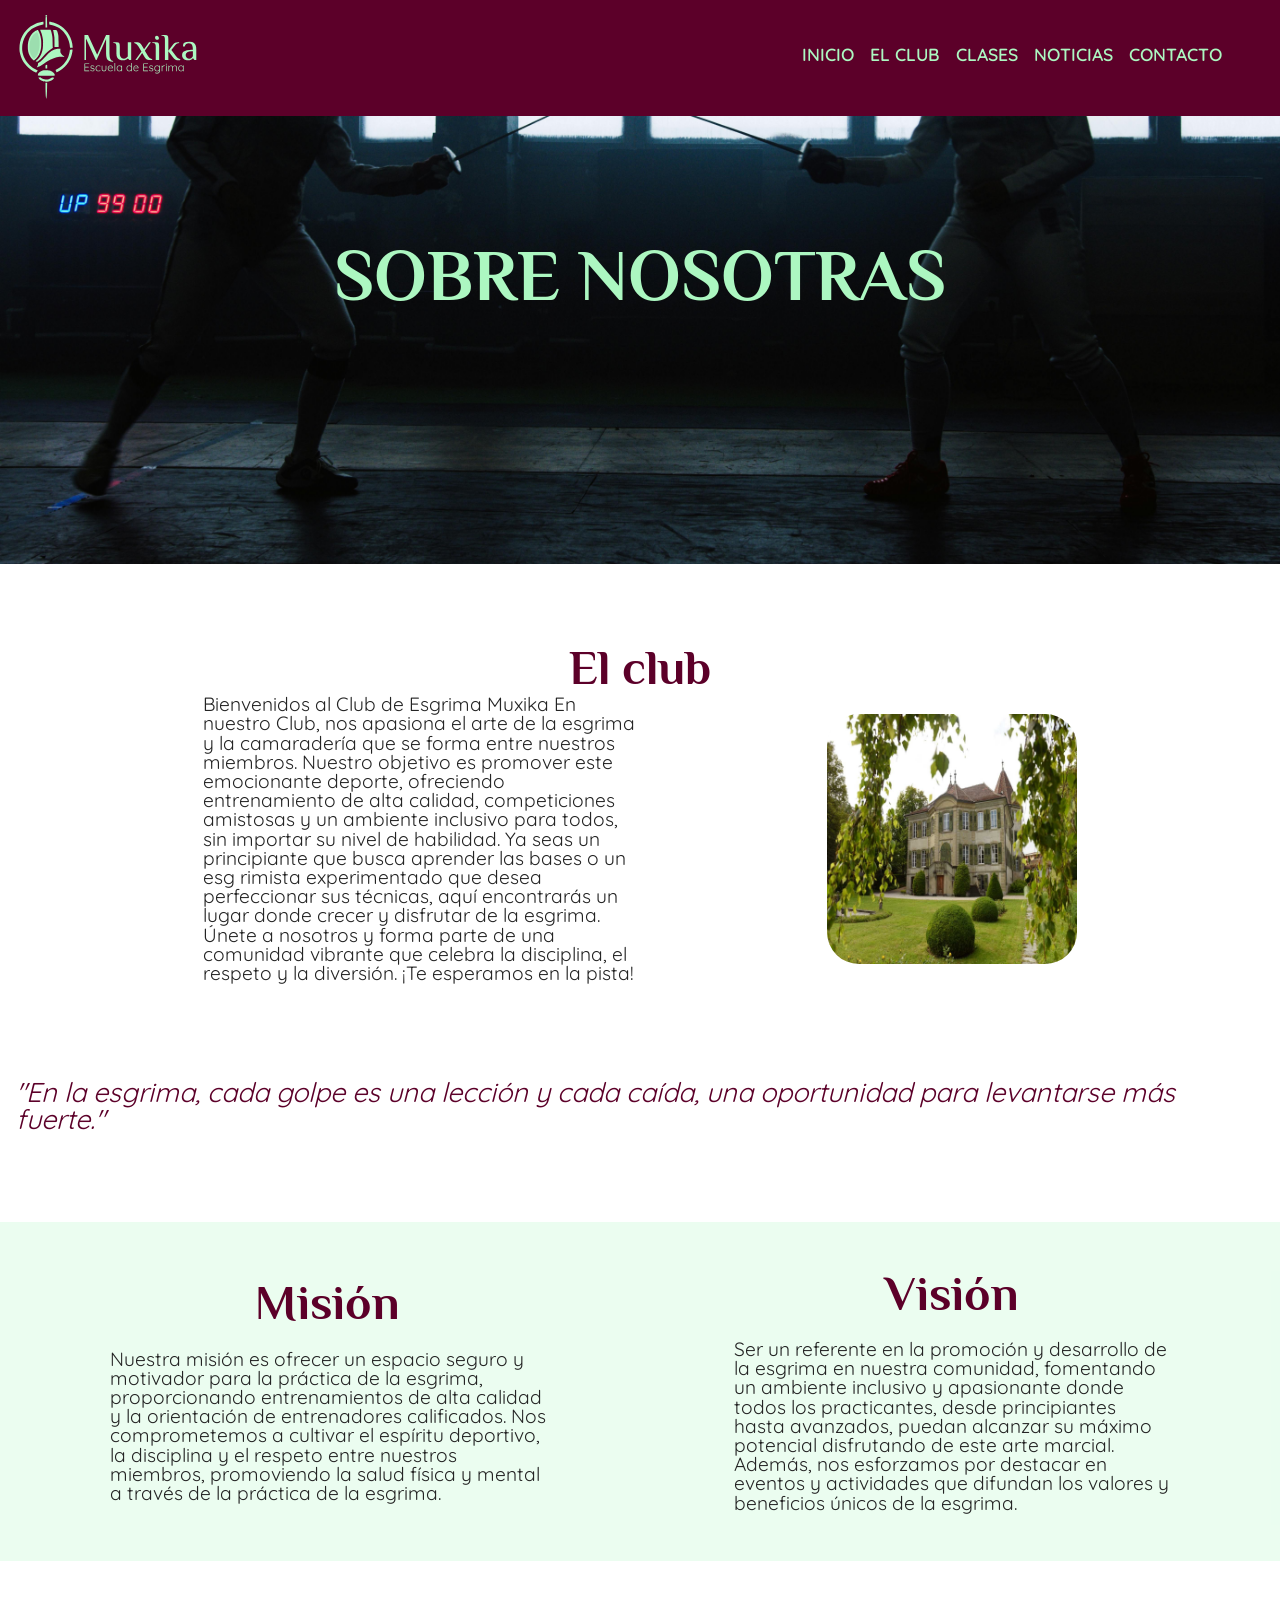
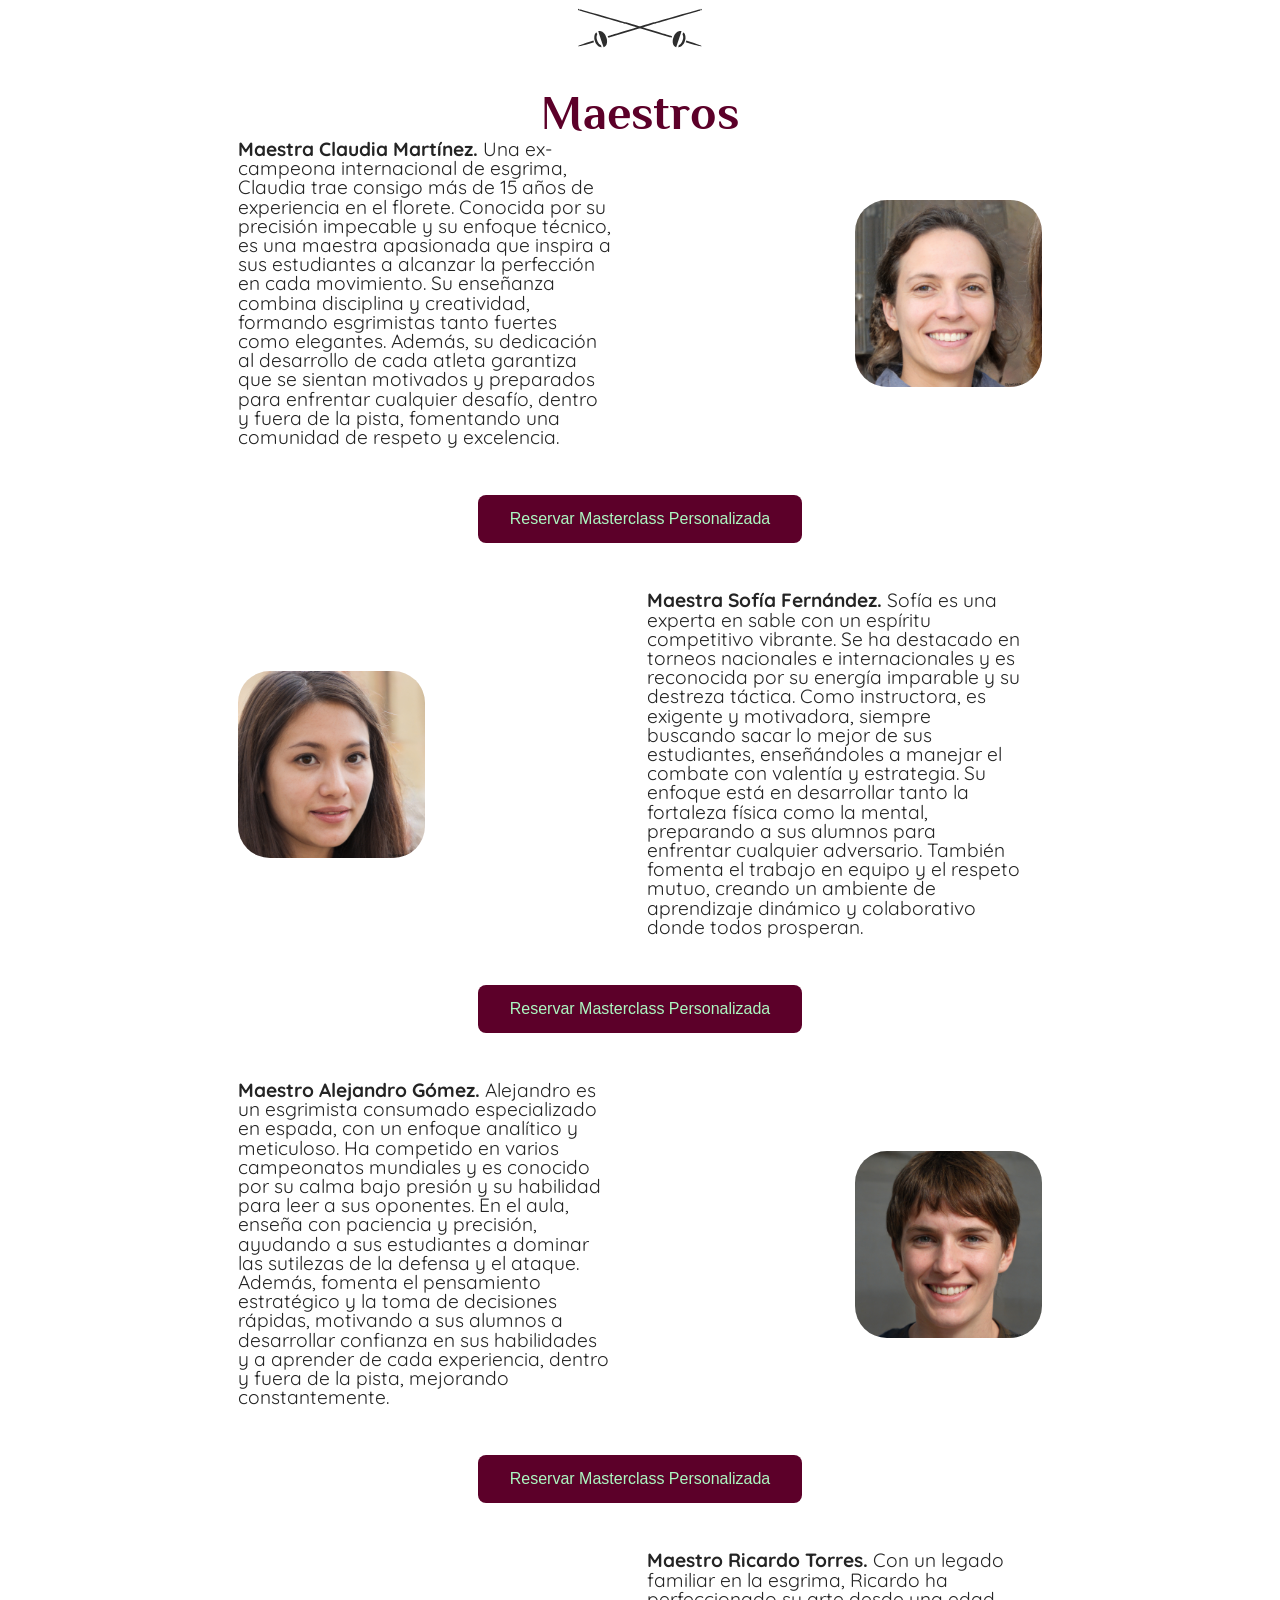
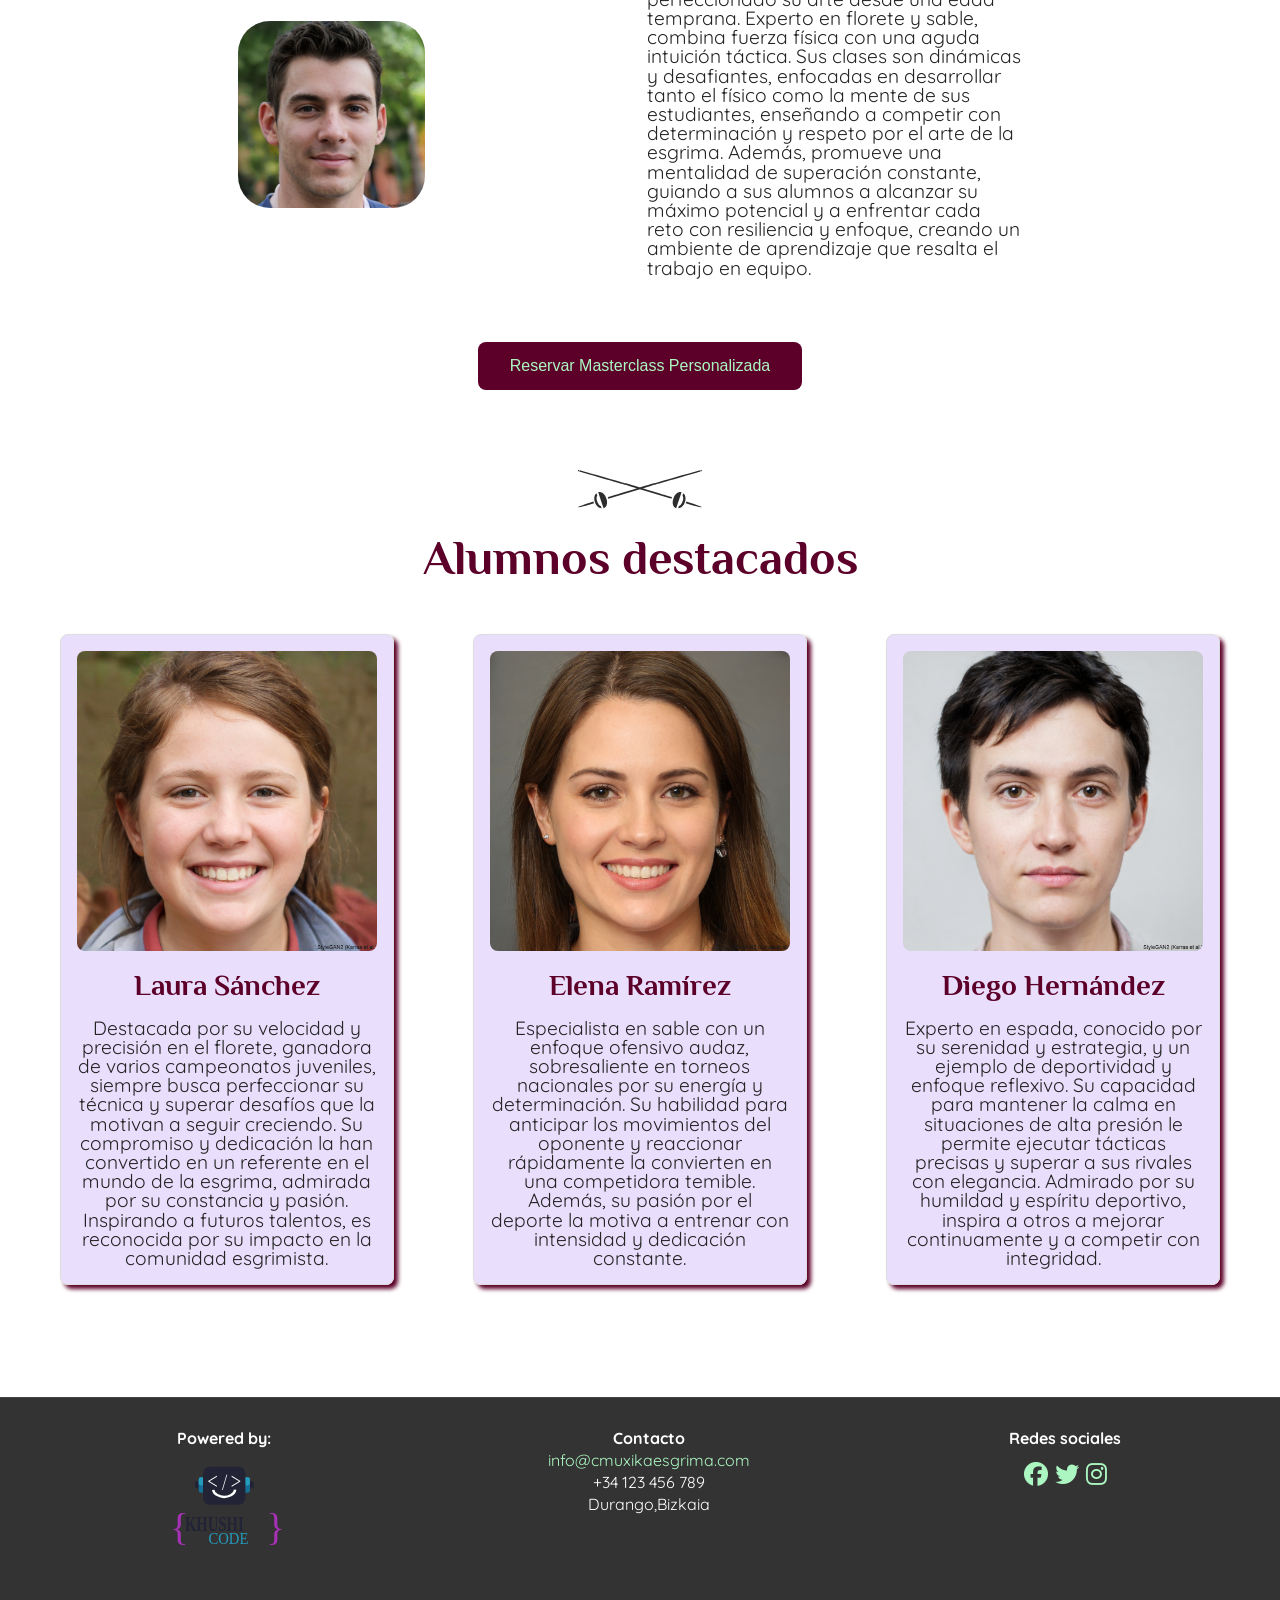
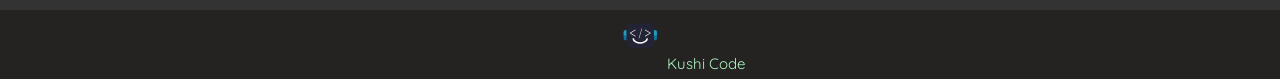
==== about.html @ c81ed9f9 "home + header" ====
<!DOCTYPE html>
<html lang="en">
  <head>
    <meta charset="UTF-8" />
    <meta name="viewport" content="width=device-width, initial-scale=1.0" />
    <title>Document</title>
    <link rel="stylesheet" href="./styles/style.css" />
    <link rel="stylesheet" href="./styles/about.css" />
    <link rel="preconnect" href="https://fonts.googleapis.com" />
    <link rel="preconnect" href="https://fonts.gstatic.com" crossorigin />
    <link
      href="https://fonts.googleapis.com/css2?family=Barlow:ital,wght@0,100;0,200;0,300;0,400;0,500;0,600;0,700;0,800;0,900;1,100;1,200;1,300;1,400;1,500;1,600;1,700;1,800;1,900&family=Chakra+Petch:ital,wght@0,300;0,400;0,500;0,600;0,700;1,300;1,400;1,500;1,600;1,700&family=Philosopher:ital,wght@0,400;0,700;1,400;1,700&family=Sixtyfour+Convergence&display=swap"
      rel="stylesheet"
    />
    <link rel="preconnect" href="https://fonts.googleapis.com" />
    <link rel="preconnect" href="https://fonts.gstatic.com" crossorigin />
    <link
      href="https://fonts.googleapis.com/css2?family=Barlow:ital,wght@0,100;0,200;0,300;0,400;0,500;0,600;0,700;0,800;0,900;1,100;1,200;1,300;1,400;1,500;1,600;1,700;1,800;1,900&family=Chakra+Petch:ital,wght@0,300;0,400;0,500;0,600;0,700;1,300;1,400;1,500;1,600;1,700&family=Philosopher:ital,wght@0,400;0,700;1,400;1,700&family=Quicksand:wght@300..700&family=Sixtyfour+Convergence&display=swap"
      rel="stylesheet"
    />
    <link rel="stylesheet" href="https://cdnjs.cloudflare.com/ajax/libs/font-awesome/6.6.0/css/all.min.css" />
  </head>
  <body>
    <!--HEADER-->
    
    <header>
      <nav class="navigator">
          <img src="img/muxika-esgrima-completo.svg" alt="">

      <ul class="nav1">
          <li><a href="index.html">Inicio</a></li>
          <li><a href="about.html">El Club</a></li>
          <li><a href="clases.html">Clases</a></li>
          <li><a href="noticias.html">Noticias</a></li>
          <li><a href="contact.html">Contacto</a></li>
      </ul>
      </nav>
  </header>

    <main class="heroimg">
      <section class="contenedor-about">
        <!---modo REJILLA:--->

        <div class="titulo-about">
          <h1>SOBRE NOSOTRAS</h1>
        </div>
      </section>
    </main>

    <article class="contenedor-about-2">
      <section class="bienvenidos">
        <h3 class="h3-about">El club</h3>
        <div class="contenedor-p-img">
          <p class="cont-texto">
            Bienvenidos al Club de Esgrima Muxika En nuestro Club, nos apasiona
            el arte de la esgrima y la camaradería que se forma entre nuestros
            miembros. Nuestro objetivo es promover este emocionante deporte,
            ofreciendo entrenamiento de alta calidad, competiciones amistosas y
            un ambiente inclusivo para todos, sin importar su nivel de
            habilidad. Ya seas un principiante que busca aprender las bases o un
            esg rimista experimentado que desea perfeccionar sus técnicas, aquí
            encontrarás un lugar donde crecer y disfrutar de la esgrima. Únete a
            nosotros y forma parte de una comunidad vibrante que celebra la
            disciplina, el respeto y la diversión. ¡Te esperamos en la pista!
          </p>
          <img
            src="/img/about/CAS+Arbitrator.jpg"
            alt="centro de esgrima"
            class="cont-img"
          />
        </div>
        <div class="cont-q">
          <q class="quote"
            ><em
              >"En la esgrima, cada golpe es una lección y cada caída, una
              oportunidad para levantarse más fuerte."</em
            ></q
          >
        </div>
      </section>

      <section class="mision-vision">
        <div class="mision">
          <h3 class="h3-about">Misión</h3><br>
          <p>
            Nuestra misión es ofrecer un espacio seguro y motivador para la
            práctica de la esgrima, proporcionando entrenamientos de alta
            calidad y la orientación de entrenadores calificados. Nos
            comprometemos a cultivar el espíritu deportivo, la disciplina y el
            respeto entre nuestros miembros, promoviendo la salud física y
            mental a través de la práctica de la esgrima.
          </p>
        </div>

        <div class="vision">
          <h3 class="h3-about">Visión</h3><br>
          <p>
            Ser un referente en la promoción y desarrollo de la esgrima en
            nuestra comunidad, fomentando un ambiente inclusivo y apasionante
            donde todos los practicantes, desde principiantes hasta avanzados,
            puedan alcanzar su máximo potencial disfrutando de este arte
            marcial. Además, nos esforzamos por destacar en eventos y
            actividades que difundan los valores y beneficios únicos de la
            esgrima.
          </p>
        </div>
      </section>
      <section class="separador">
        <h3 class="h3-about">Maestros</h3>
        <div class="maestro">
          <div class="contenido">
            <p>
              <strong>Maestra Claudia Martínez.</strong> Una ex-campeona
              internacional de esgrima, Claudia trae consigo más de 15 años de
              experiencia en el florete. Conocida por su precisión impecable y
              su enfoque técnico, es una maestra apasionada que inspira a sus
              estudiantes a alcanzar la perfección en cada movimiento. Su
              enseñanza combina disciplina y creatividad, formando esgrimistas
              tanto fuertes como elegantes. Además, su dedicación al desarrollo
              de cada atleta garantiza que se sientan motivados y preparados
              para enfrentar cualquier desafío, dentro y fuera de la pista,
              fomentando una comunidad de respeto y excelencia.
            </p>
            <img
              src="/img/about/thispersondoesnotexist-2.jpeg"
              alt="Maestra Claudia"
            />
          </div>
        </div>
        <div class="cont-boton"><button class="button" onclick="location.href='contact.html'" type="button">Reservar Masterclass Personalizada</button> </div>

        <div class="maestro">
          <div class="contenido">
            <img
              src="/img/about/thispersondoesnotexist-15(1).jpeg"
              alt="Maestra Sofía"
            />
            <p>
              <strong>Maestra Sofía Fernández.</strong> Sofía es una experta en
              sable con un espíritu competitivo vibrante. Se ha destacado en
              torneos nacionales e internacionales y es reconocida por su
              energía imparable y su destreza táctica. Como instructora, es
              exigente y motivadora, siempre buscando sacar lo mejor de sus
              estudiantes, enseñándoles a manejar el combate con valentía y
              estrategia. Su enfoque está en desarrollar tanto la fortaleza
              física como la mental, preparando a sus alumnos para enfrentar
              cualquier adversario. También fomenta el trabajo en equipo y el
              respeto mutuo, creando un ambiente de aprendizaje dinámico y
              colaborativo donde todos prosperan.
            </p>
          </div>
        </div>
        <div class="cont-boton"><button class="button" onclick="location.href='contact.html'" type="button">Reservar Masterclass Personalizada</button> </div>
        <div class="maestro">
          <div class="contenido">
            <p>
              <strong>Maestro Alejandro Gómez.</strong> Alejandro es un
              esgrimista consumado especializado en espada, con un enfoque
              analítico y meticuloso. Ha competido en varios campeonatos
              mundiales y es conocido por su calma bajo presión y su habilidad
              para leer a sus oponentes. En el aula, enseña con paciencia y
              precisión, ayudando a sus estudiantes a dominar las sutilezas de
              la defensa y el ataque. Además, fomenta el pensamiento estratégico
              y la toma de decisiones rápidas, motivando a sus alumnos a
              desarrollar confianza en sus habilidades y a aprender de cada
              experiencia, dentro y fuera de la pista, mejorando constantemente.
            </p>
            <img
              src="/img/about/thispersondoesnotexist-15.jpeg"
              alt="Maestro Alejandro"
            />
          </div>
        </div>
        <div class="cont-boton"><button class="button" onclick="location.href='contact.html'" type="button">Reservar Masterclass Personalizada</button> </div>
        <div class="maestro">
          <div class="contenido">
            <img
              src="/img/about/thispersondoesnotexist-8.jpeg"
              alt="Maestro Ricardo"
            />
            <p>
              <strong>Maestro Ricardo Torres.</strong> Con un legado familiar en
              la esgrima, Ricardo ha perfeccionado su arte desde una edad
              temprana. Experto en florete y sable, combina fuerza física con
              una aguda intuición táctica. Sus clases son dinámicas y
              desafiantes, enfocadas en desarrollar tanto el físico como la
              mente de sus estudiantes, enseñando a competir con determinación y
              respeto por el arte de la esgrima. Además, promueve una mentalidad
              de superación constante, guiando a sus alumnos a alcanzar su
              máximo potencial y a enfrentar cada reto con resiliencia y
              enfoque, creando un ambiente de aprendizaje que resalta el trabajo
              en equipo.
            </p>
          </div>
        </div>
      </section>
      <div class="cont-boton-ult"><button class="button" onclick="location.href='contact.html'" type="button">Reservar Masterclass Personalizada</button> </div>
      <h3 class="h3-about separador">Alumnos destacados</h3>
      <section class="cards-container">
        <div class="card">
          <img
            src="/img/about/thispersondoesnotexist-9.jpeg"
            alt="Alumna Laura"
          />
          <h3>Laura Sánchez</h3>
          <br />
          <p>
            Destacada por su velocidad y precisión en el florete, ganadora de
            varios campeonatos juveniles, siempre busca perfeccionar su técnica
            y superar desafíos que la motivan a seguir creciendo. Su compromiso
            y dedicación la han convertido en un referente en el mundo de la
            esgrima, admirada por su constancia y pasión. Inspirando a futuros
            talentos, es reconocida por su impacto en la comunidad esgrimista.
          </p>
        </div>
        <div class="card">
          <img
            src="/img/about/thispersondoesnotexist-7.jpeg"
            alt="Alumna Elena"
          />
          <h3>Elena Ramírez</h3>
          <br />
          <p>
            Especialista en sable con un enfoque ofensivo audaz, sobresaliente
            en torneos nacionales por su energía y determinación. Su habilidad
            para anticipar los movimientos del oponente y reaccionar rápidamente
            la convierten en una competidora temible. Además, su pasión por el
            deporte la motiva a entrenar con intensidad y dedicación constante.
          </p>
        </div>
        <div class="card">
          <img
            src="./img/about/thispersondoesnotexist-5.jpeg"
            alt="Alumno Diego"
          />
          <h3>Diego Hernández</h3>
          <br />
          <p>
            Experto en espada, conocido por su serenidad y estrategia, y un
            ejemplo de deportividad y enfoque reflexivo. Su capacidad para
            mantener la calma en situaciones de alta presión le permite ejecutar
            tácticas precisas y superar a sus rivales con elegancia. Admirado
            por su humildad y espíritu deportivo, inspira a otros a mejorar
            continuamente y a competir con integridad.
          </p>
        </div>
      </section>
    </article>

    <!--FOOTER-->
    <footer>

         <div class="footer-content">
              <div class="footer-section">
                  <h5>Powered by:</h5>
      
                          <a href=""><img src="img/khushi-code-vectorizado.svg" alt="" width="130px"></a>
              </div>
      
              <div class="footer-section">
                  <h5>Contacto</h5>
                      <ul>
                          <li><a href="">info@cmuxikaesgrima.com</a></li>
                          <li>+34 123 456 789</li>
                          <li>Durango,Bizkaia</li>
                      </ul>
              </div>
      
              <div class="footer-section">
                   <h5>Redes sociales</h5>
                       <br>
                          <div class="redessociales"> 
                               <a href="https://www.facebook.com/" target="_blank"><i class="fa-brands fa-facebook"></i></a>
                               <a href="https://www.twitter.com/" target="_blank"> <i class="fa-brands fa-twitter"></i></a>
                               <a href="https://www.instagram.com/" target="_blank"> <i class="fa-brands fa-instagram"></i></a>
                          </div>
              </div>
          </div>
      </footer>
      <!--FIN footer  section-->
      
      <!--zona de copyright------->
      
      <div class="footer-bottom">
         <a href=""><img src="img/khushi-code-imagotipo.svg" alt="logo kushi code" width="45px"></a>
            <p>Copyright 2024 by <a href="">Kushi Code</a></p>
      </div>
  </body>
</html>
---- styles/style.css ----
/* http://meyerweb.com/eric/tools/css/reset/ 
   v2.0 | 20110126
   License: none (public domain)
   -----------RESET-------
*/

html,
body,
div,
span,
applet,
object,
iframe,
h2,
h3,
h4,
h5,
h6,
p,
blockquote,
pre,
a,
abbr,
acronym,
address,
big,
cite,
code,
del,
dfn,
em,
img,
ins,
kbd,
q,
s,
samp,
small,
strike,
strong,
sub,
sup,
tt,
var,
b,
u,
i,
center,
dl,
dt,
dd,
ol,
ul,
li,
fieldset,
form,
label,
legend,
table,
caption,
tbody,
tfoot,
thead,
tr,
th,
td,
article,
aside,
canvas,
details,
embed,
figure,
figcaption,
footer,
header,
hgroup,
menu,
nav,
output,
ruby,
section,
summary,
time,
mark,
audio,
video {
  margin: 0;
  padding: 0;
  border: 0;
  font-size: 100%;
  vertical-align: baseline;
}
/* HTML5 display-role reset for older browsers */
article,
aside,
details,
figcaption,
figure,
footer,
header,
hgroup,
menu,
nav,
section {
  display: block;
}
body {
  line-height: 1;
}
ol,
ul {
  list-style: none;
}
blockquote,
q {
  quotes: none;
}
blockquote:before,
blockquote:after,
q:before,
q:after {
  content: "";
  content: none;
}
table {
  border-collapse: collapse;
  border-spacing: 0;
}

/* ------ESTILO ESPECÍFICO -----------------*/

/* ---- COLORES ---- */
/* CSS HEX */
:root {
  --bittersweet: #ff595eff;
  --tyrian-purple: #5c0029ff;
  --violet-jtc: #61304bff;
  --azul-claro: #94bfbeff;
  --celadon: #acf7c1ff;
}

/* --cambiar fuente:*/
h1 {
  color: var(--celadon);
  font-family: "Philosopher", "Gill Sans MT", Calibri, "Trebuchet MS",
    sans-serif;
  font-size: 2.3rem;
  font-weight: bold;
  line-height: 0.3rem;
}

h2 {
  color: var(--celadon);
  font-family: "Philosopher", "Gill Sans MT", Calibri, "Trebuchet MS",
    sans-serif;
  padding-top: 1rem;
  font-size: 2rem;
  font-weight: bold;
}

h3 {
  color: var(--celadon);
  font-family: "Philosopher", "Gill Sans MT", Calibri, "Trebuchet MS",
    sans-serif;
  padding-top: 1rem;
  font-size: 1.1rem;
  font-weight: bold;
}

h4 {
  color: var(--celadon);
  font-family: "Philosopher", "Gill Sans MT", Calibri, "Trebuchet MS",
    sans-serif;
  padding-top: 1rem;
  font-size: 1.3rem;
}

a {
  color: var(--celadon);
  text-decoration: none;
}

a:hover {
  color: var(--azul-claro);
}


.button {
	background-color: var(--tyrian-purple); /* Green */
	border: none;
	border-radius: 0.5rem;
	color: var(--celadon);
	padding: 15px 32px;
	text-align: center;
	text-decoration: none;
	display: inline-block;
	font-size: 16px;
	font-weight:500;
	cursor: pointer;
	transition-duration: 0.1s;
  }

  .button:hover{
	background-color: var(--celadon);
	color: var(--tyrian-purple);
  }

  body {
  /*background-color: black;*/
  font-family: "Quicksand", "Gill Sans MT", Calibri, "Trebuchet MS", sans-serif;
  color: var(--celadon);
  font-size: 1.2rem;

}

/* ---- BARRA SUPERIOR DE NAVEGACIÓN ---- */

.navigator {
  background-color: var(--tyrian-purple);
  height: 6rem;
  display: flex;
  justify-content: space-between;
  align-items: center;
  padding: 10px;
}

.navigator img{
  width: 200px;
}

.nav1 {
  display: flex;
  gap: 1rem;
  color: var(--celadon);
  font-family: "Quicksand", "Gill Sans MT", Calibri, "Trebuchet MS", sans-serif;
  font-weight:600;
  font-size: 1.1rem;
  text-transform: uppercase;
  padding-right: 3rem;
}

.nav1 a {
  color: var(--celadon);
  text-decoration: none;
  padding-bottom: 0.5rem;
}

.nav1 a::after {
  display:block;
  content: '';
  border-bottom: solid 3px var(--azul-claro);  
  transform: scaleX(0);  
  margin-top: 3px;
  transition: transform 250ms ease-in-out;
}

.nav1 a:hover::after {
  transform: scaleX(1);
  transform-origin:  0% 50%;
}

/* ------------------------------------ */



main {
  padding-left: 6rem;
  padding-right: 6rem;
  padding-bottom: 8rem;
}

section{
  padding: 1rem;
  margin: 2rem 0;
}

.contenedor{ 
	/*background-color: aquamarine;*/
	display: flex;
	padding-top: 3rem;
	
	gap: 2rem;
	flex-direction:column;
	/*background-color: rgba(0, 0, 0, 0.616);
	border-radius: 2rem;*/
}

.contenido1 {
  /*background-color: rgb(236, 220, 146);*/
  padding-left: 1rem;
  padding-right: 1rem;
  padding-top: 1rem;
  padding-bottom: 1rem;
}

.contenido2 {
  /*background-color: rgb(255, 154, 221);*/
  padding-left: 1rem;
  padding-right: 1rem;
  padding-top: 4rem;
  padding-bottom: 1rem;
}

.contenido3 {
  /*background-color: rgb(245, 149, 132);*/

  padding-left: 1rem;
  padding-right: 1rem;
  padding-top: 6rem;
  padding-bottom: 1rem;
 
}


/*FOOTER*/

footer {
  background-color: #333;
  color:  #fff;
  
  font-size: 16px;
}

.footer-content{
   display: flex;
   justify-content: space-around;
   padding: 2rem;
   border-top: 1px solid#444;
}

.footer-section{
     text-align: center;
}

.footer-section h3{
    margin-bottom: 10px;
    font-size: 16px;
    color: #f0f0f0;
}

.footer-section ul{
   list-style: none;
   padding: 0;
}

.footer-section ul li{
     margin: 6px;
}

.footer { 
  position: absolute; 
  bottom: 0; 
  left: 0; 
}

.footer-bottom{
   text-align: center;
   padding: 0.5rem;
    background-color: #252222;
   color: white;
   font-size: 15px;
  
}

.redessociales{
  font-size: 1.5rem;
}



@media screen and (max-width: 800px) {
  .nav1 {
    display: flex;
    flex-direction: column;
    padding-right: 2rem;
    color: var(--celadon);
    padding-left: 3rem;
    line-height: 0.5;
    padding-top: 0rem;
	text-align: center;
	font-size: larger;
	
  }

  header {
    height: 21rem;
    display: flex;
    flex-direction: column;
    justify-content: space-around;
    padding-bottom: 2rem;
  }

  .contenedor {
    display: flex;
    flex-direction: column;
    gap: 0rem;
  
  
  }

  .identidad {
    display: flex;
    gap: 0rem;
  }

  .footer-content{
    display: flex;
    justify-content: space-between;
    font-size: 0.8rem;
    border-top: 1px solid#444;
 }
 footer{
  padding: 0;
 }
}
---- styles/about.css ----
/*ABOUT*/

.heroimg {
  background: url(../img/about/hero-about.jpeg) bottom/cover;
  height: 20rem;
  display: flex;
  justify-content: center;
  align-items: center;
}

.titulo-about {
  margin: 0 auto;
}

.titulo-about > h1 {
  font-size: 4.5rem;

}
p{
  color: rgb(36, 36, 36);
}

h2, h3 {
  color:var(--tyrian-purple);
}
.contenedor-about-2 {
  background-color: white;
  min-height: 50rem;
  color: var(--bittersweet);
}

.h3-about {
  padding-top: 2rem;
  color: var(--tyrian-purple);
  font-size: 3rem;
  text-align: center;
  margin-bottom: 0.2rem;
}

.contenedor-p-img {
  width: 100%;
  display: flex;
  align-items: center;
  margin-bottom: 8rem;  
  justify-content: space-evenly;
}

.cont-texto {
  width: 35%;
}

.cont-img {
  width: 20%;
  height: auto;
  border-radius: 2rem;
}

.cont-q {
  display: flex;
  justify-content: center;
  margin-top: -4rem;
  padding: 2rem 0 2rem 0;
}

.quote {
  color: var(--tyrian-purple);
  font-size: 1.7rem;
}

.mision-vision {
  display: flex;
  align-items: center;
  justify-content: space-around;
  margin-top: 2.5rem;
  margin-bottom: 5rem;
  padding-bottom: 3rem;
  background-color: #acf7c13f;
}

.mision {
  width: 35%;
}
.mision > h3 {
  align-items: center;
}
.vision {
  width: 35%;
}
.vision > h3 {
  align-items: center;
}

/*maestros*/


.contenido {
  width: 100%;
  display: flex;
  justify-content: space-evenly;
  align-items: center; 
  margin-bottom: 3rem;
}

.contenido p {
  width: 30%; 
  margin: 0;
  margin-right: 20px; 
}

.contenido img {
  width: 15%; 
  height: auto;
  border-radius: 2rem;
  object-fit: cover; 
}
/*alumnos*/

.cards-container {
  display: flex;
  flex-direction: row;
  justify-content: space-around;
  flex-wrap: wrap;
  padding: 20px;
  padding-bottom: 5rem;
}
.card {
  border: 1px solid #ddd;
  border-radius: 0.5rem;
  width: 18.75rem;
  padding: 1rem;
  box-shadow: 0.25rem 0.25rem 0.25rem var(--tyrian-purple);
  text-align: center;
  background-color: rgba(205, 180, 247, 0.438);
}
.card img {
  border-radius: 0.5rem;
  width: 100%;
  height: auto;
  box-shadow:var(--tyrian-purple);
}
.card h3 {
  margin-top: 0.6px;
  font-size: 1.5em;
  color: var(--tyrian-purple);
}
.card p {
  font-size: 1em;
  text-align: center;
  color: rgb(36, 36, 36);
}
.h3-about{
  text-justify: center;
}

/*boton*/
.cont-boton{
  display: flex;
  justify-content: center;
  margin-bottom: 3rem;
}

.cont-boton-ult{
  display: flex;
  justify-content: center;
  margin-top: -2rem;
  margin-bottom: 7rem;
}

  .button:hover{
	background-color: var(--celadon);
	color: var(--tyrian-purple);

  }
/*SEPARADOR*/

.separador {
  margin-top: ;
  position: relative;
}

.separador::before {
  content: "";
  display: block;
  position: absolute;
  top: -5.5rem;
  left: 50%; 
  transform: translateX(-50%); 
  width: 150px; 
  height: 100px; 

  background-image: url("../img/espadas-separador.svg");
  background-size: 150px 150px; 
  background-repeat: no-repeat;

  filter: invert(1) sepia(1) saturate(0) hue-rotate(0deg);
}


/*hover*/

.cont-img:hover {
  transition: 500ms;
  -webkit-filter: grayscale(50%); 
  filter: grayscale(50%);
  box-shadow: 3px 3px 3px var(--violet-jtc);
}

.contenido img:hover{
  transition: 500ms;
  -webkit-filter: grayscale(50%); 
  filter: grayscale(50%);
  box-shadow: 3px 3px 3px var(--violet-jtc);
}

.card:hover{
  box-shadow: 10px 10px 10px var(--violet-jtc);
}
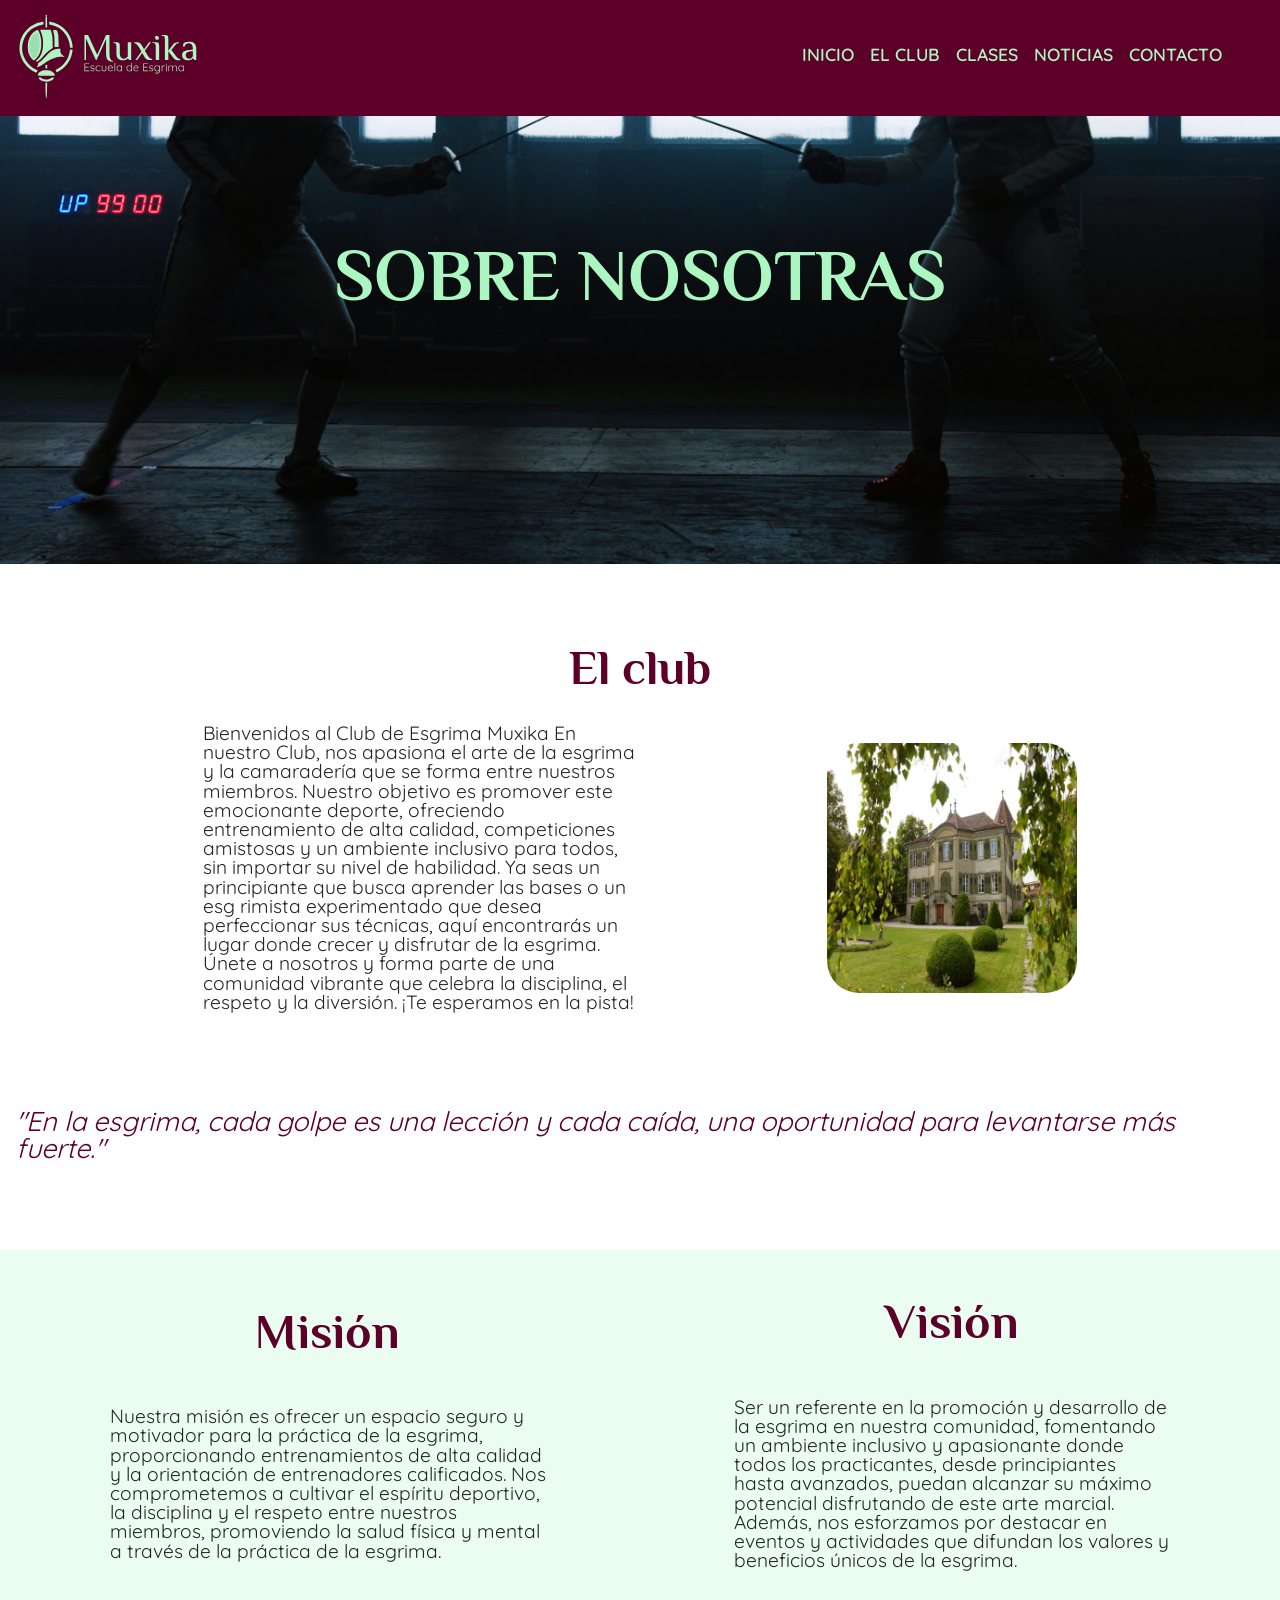
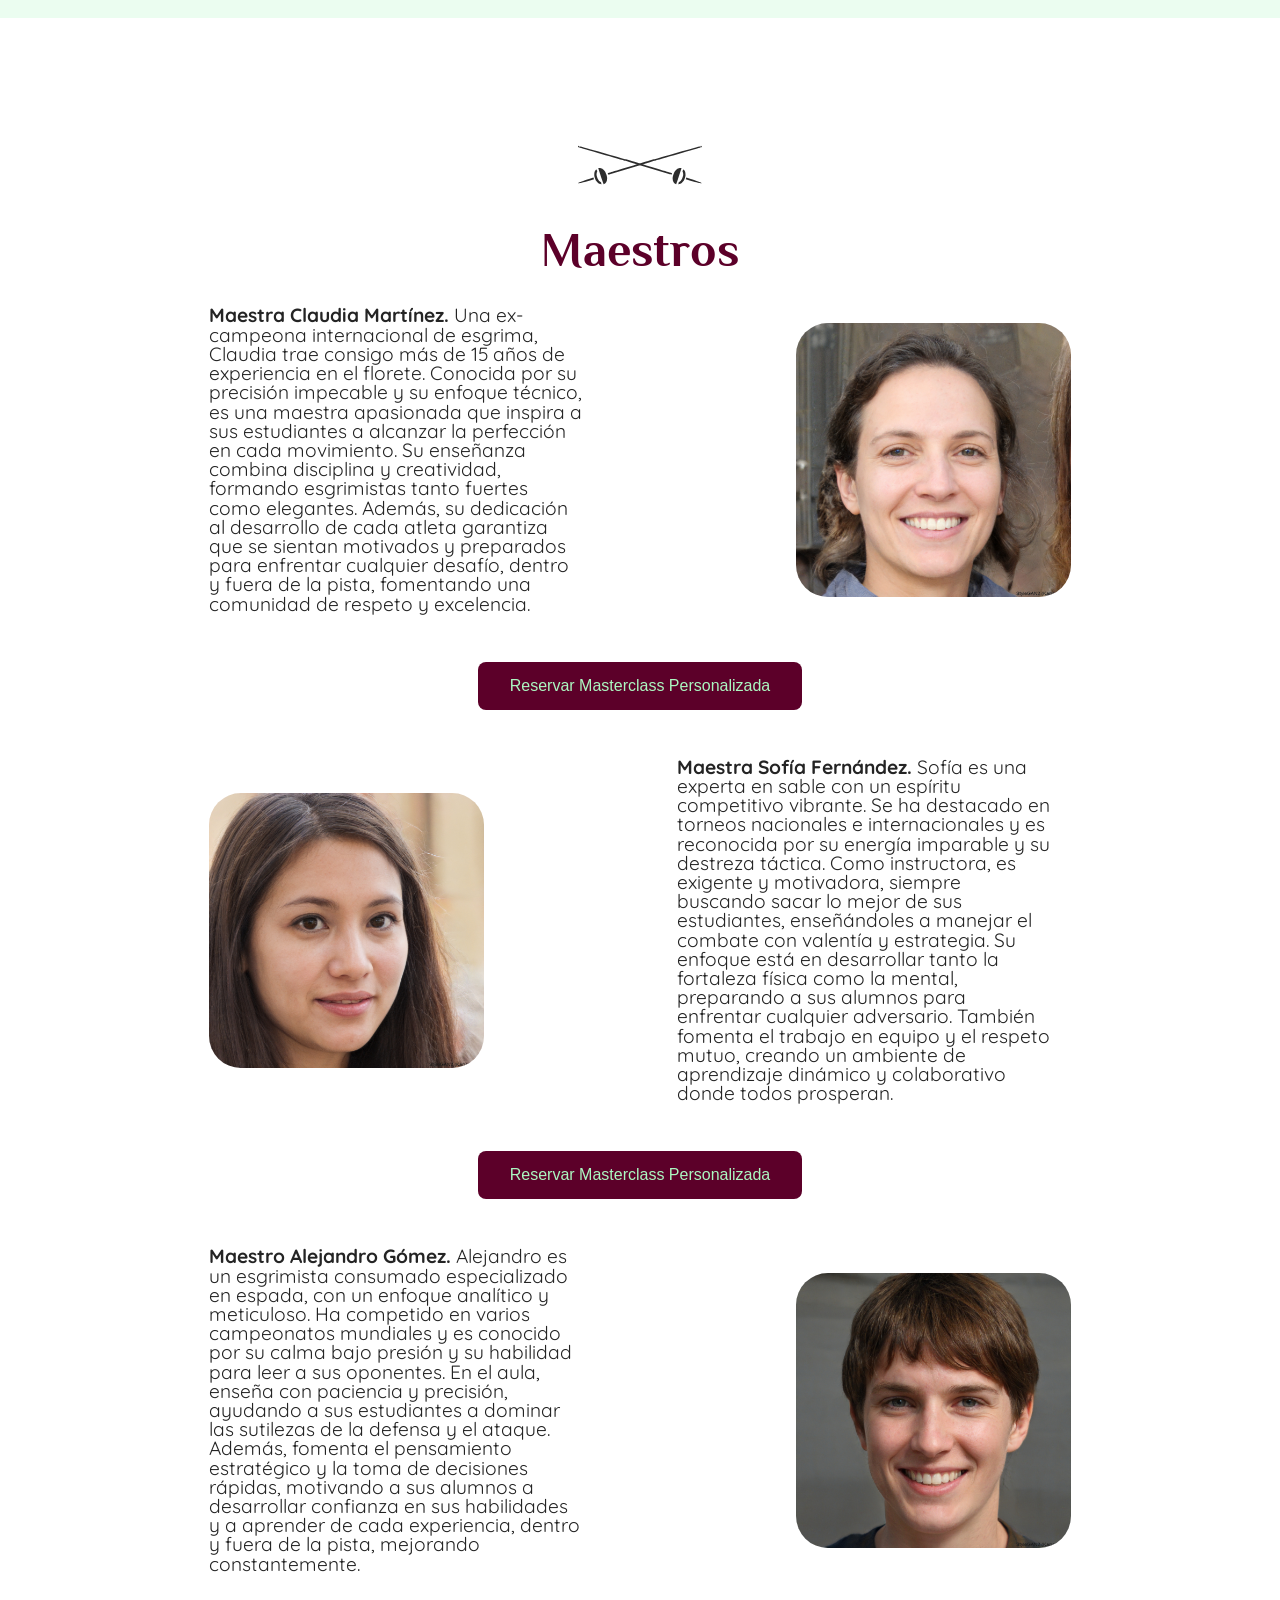
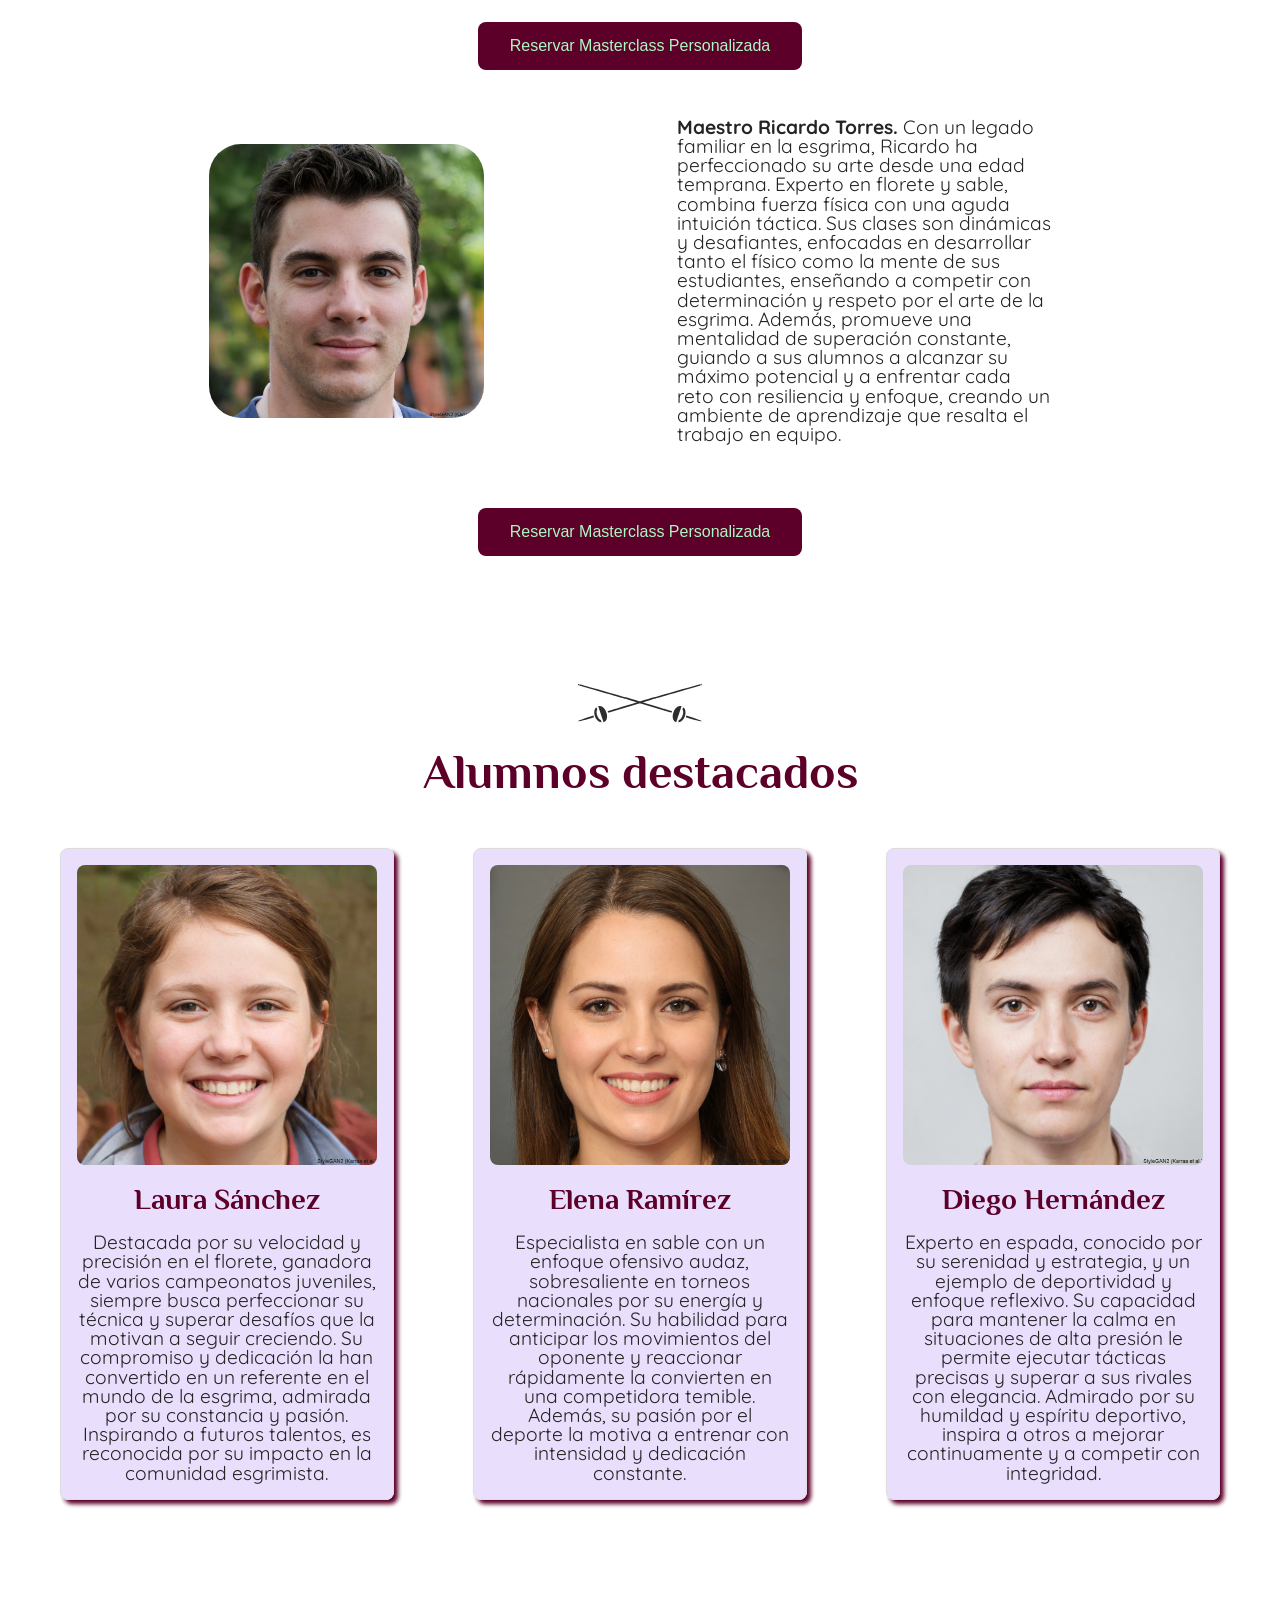
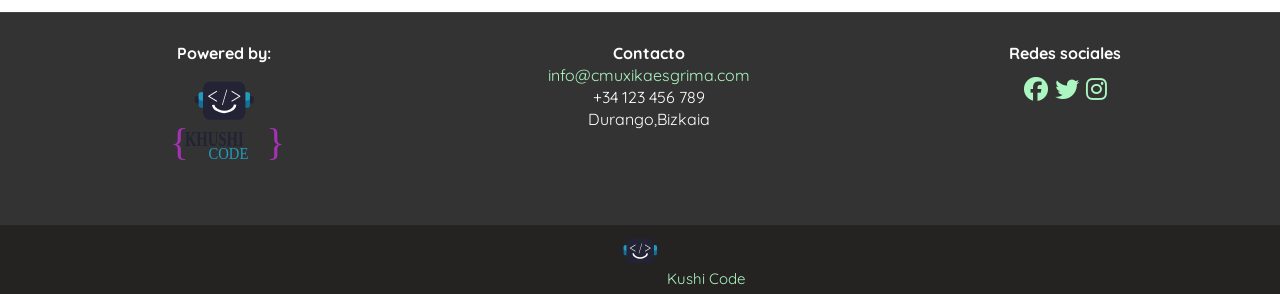
==== commit ae2f24a2: "textos legales y cambios index para adaptar a estilos generales" ====
--- a/about.html
+++ b/about.html
@@ -1,3 +1,5 @@
+
+
 <!DOCTYPE html>
 <html lang="en">
   <head>
@@ -249,41 +251,44 @@
 
     <!--FOOTER-->
     <footer>
-
-         <div class="footer-content">
-              <div class="footer-section">
-                  <h5>Powered by:</h5>
-      
-                          <a href=""><img src="img/khushi-code-vectorizado.svg" alt="" width="130px"></a>
-              </div>
-      
-              <div class="footer-section">
-                  <h5>Contacto</h5>
-                      <ul>
-                          <li><a href="">info@cmuxikaesgrima.com</a></li>
-                          <li>+34 123 456 789</li>
-                          <li>Durango,Bizkaia</li>
-                      </ul>
-              </div>
-      
-              <div class="footer-section">
-                   <h5>Redes sociales</h5>
-                       <br>
-                          <div class="redessociales"> 
-                               <a href="https://www.facebook.com/" target="_blank"><i class="fa-brands fa-facebook"></i></a>
-                               <a href="https://www.twitter.com/" target="_blank"> <i class="fa-brands fa-twitter"></i></a>
-                               <a href="https://www.instagram.com/" target="_blank"> <i class="fa-brands fa-instagram"></i></a>
-                          </div>
-              </div>
-          </div>
-      </footer>
-      <!--FIN footer  section-->
-      
-      <!--zona de copyright------->
-      
-      <div class="footer-bottom">
-         <a href=""><img src="img/khushi-code-imagotipo.svg" alt="logo kushi code" width="45px"></a>
-            <p>Copyright 2024 by <a href="">Kushi Code</a></p>
+      <!-- footer  section-->
+      <div class="footer-content">
+        <div class="footer-section">
+          <h5>Powered by:</h5>
+  
+          <a href=""><img src="img/khushi-code-vectorizado.svg" alt="" width="130px" /></a>
+        </div>
+  
+        <div class="footer-section">
+          <h5>Contacto</h5>
+          <ul>
+            <li><a href="">info@cmuxikaesgrima.com</a></li>
+            <li>+34 123 456 789</li>
+            <li>Durango,Bizkaia</li>
+          </ul>
+        </div>
+  
+        <div class="footer-section">
+          <h5>Redes sociales</h5>
+          <br />
+          <div class="redessociales">
+            <a href="https://www.facebook.com/" target="_blank"><i class="fa-brands fa-facebook"></i></a>
+            <a href="https://www.twitter.com/" target="_blank">
+              <i class="fa-brands fa-twitter"></i></a>
+            <a href="https://www.instagram.com/" target="_blank">
+              <i class="fa-brands fa-instagram"></i></a>
+          </div>
+        </div>
       </div>
+    </footer>
+    <!--FIN footer  section-->
+  
+    <!--zona de copyright------->
+  
+    <div class="footer-bottom">
+      <a href=""><img src="img/khushi-code-imagotipo.svg" alt="logo kushi code" width="45px" /></a>
+      <p>Copyright 2024 by <a href="">Kushi Code</a></p>
+    </div>
   </body>
 </html>
+
--- a/styles/style.css
+++ b/styles/style.css
@@ -310,7 +310,32 @@
   padding-bottom: 1rem;
  
 }
-
+/* Separador */
+
+.separador{
+    margin-top: 10rem;
+    position: relative;
+}
+
+.separador::before{
+    content: "";
+    display: block;
+    position: absolute;
+
+    top: -12rem;
+    left: 50%;
+    transform: translateX(-50%); 
+
+
+    width: 250px; 
+    height: 200px; 
+
+    background-image: url("../img/espadas-separador.svg");
+    background-size: 250px 250px; 
+    background-repeat: no-repeat;
+
+    filter: invert(1) sepia(1) saturate(0) hue-rotate(0deg); 
+  }
 
 /*FOOTER*/
 
--- a/styles/about.css
+++ b/styles/about.css
@@ -108,7 +108,7 @@
 }
 
 .contenido img {
-  width: 15%; 
+  width: 22%; 
   height: auto;
   border-radius: 2rem;
   object-fit: cover; 
@@ -150,6 +150,7 @@
 }
 .h3-about{
   text-justify: center;
+  margin-bottom: 2rem;
 }
 
 /*boton*/
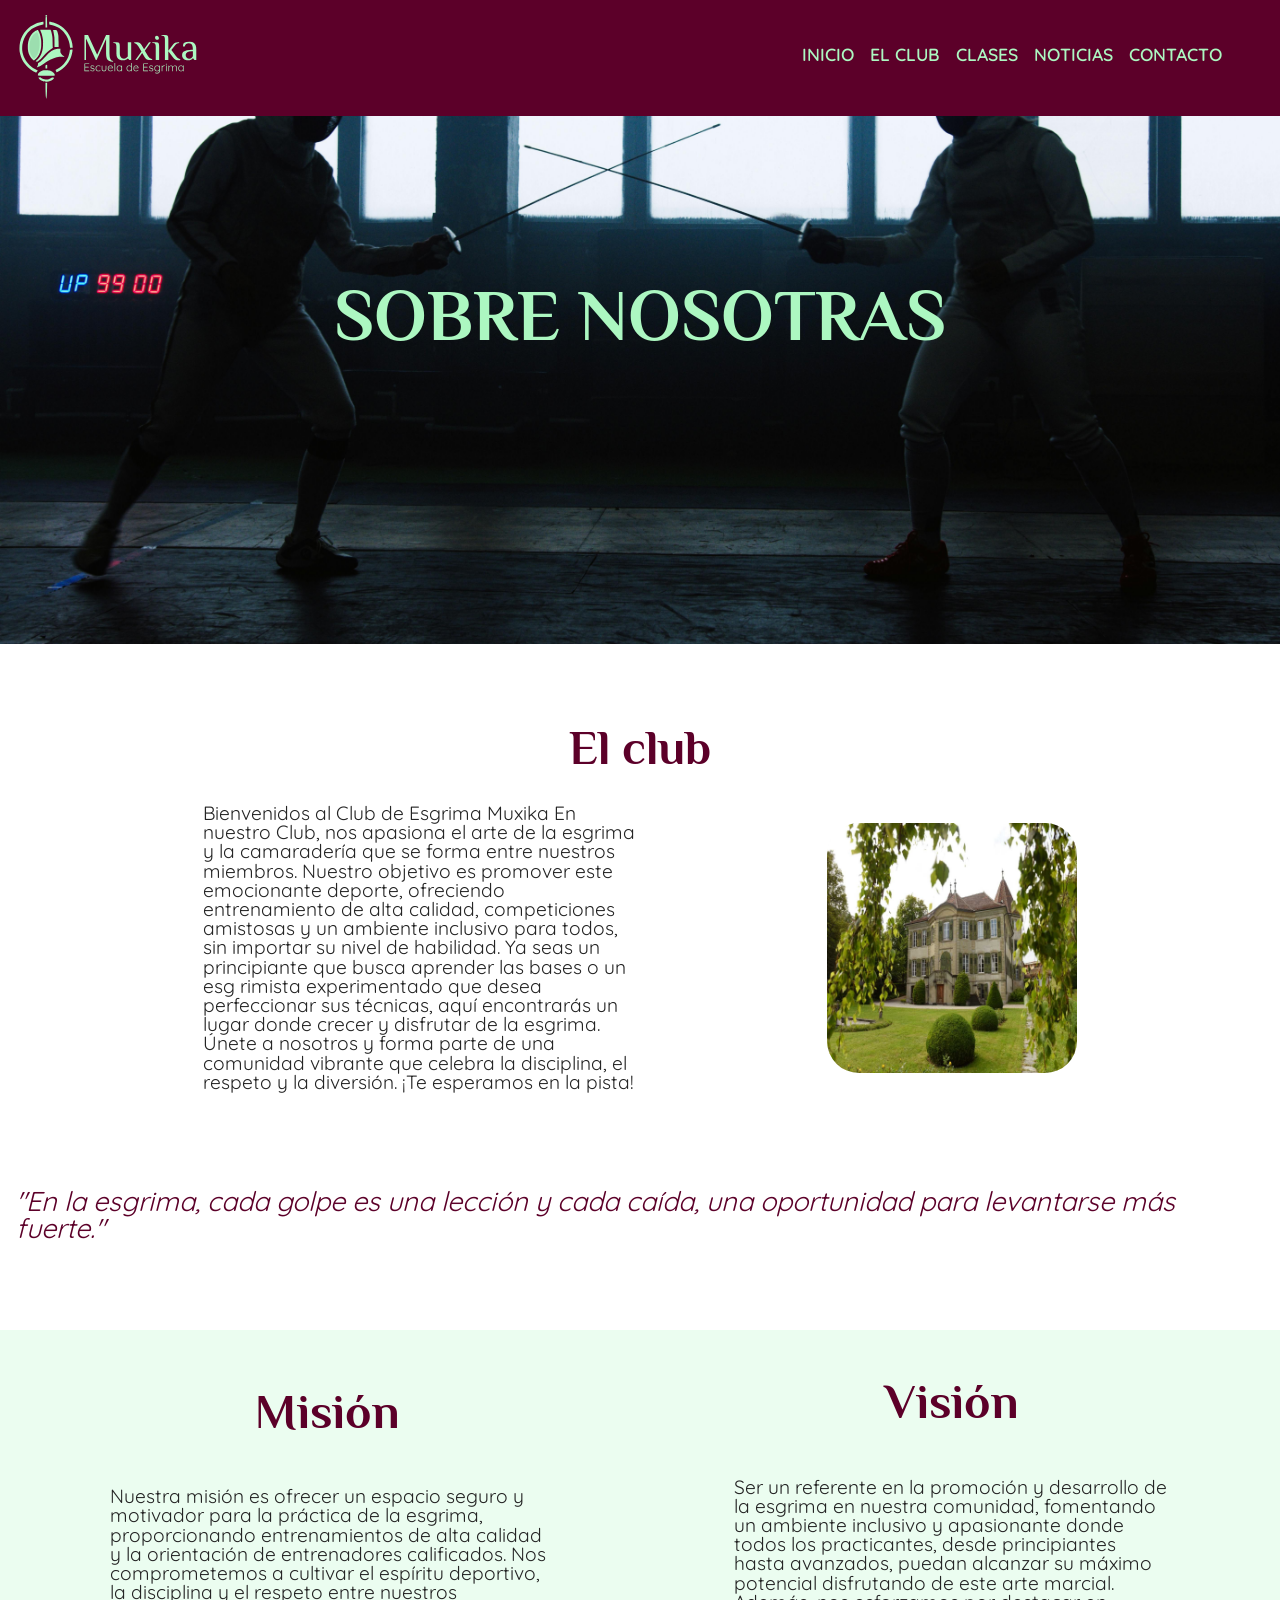
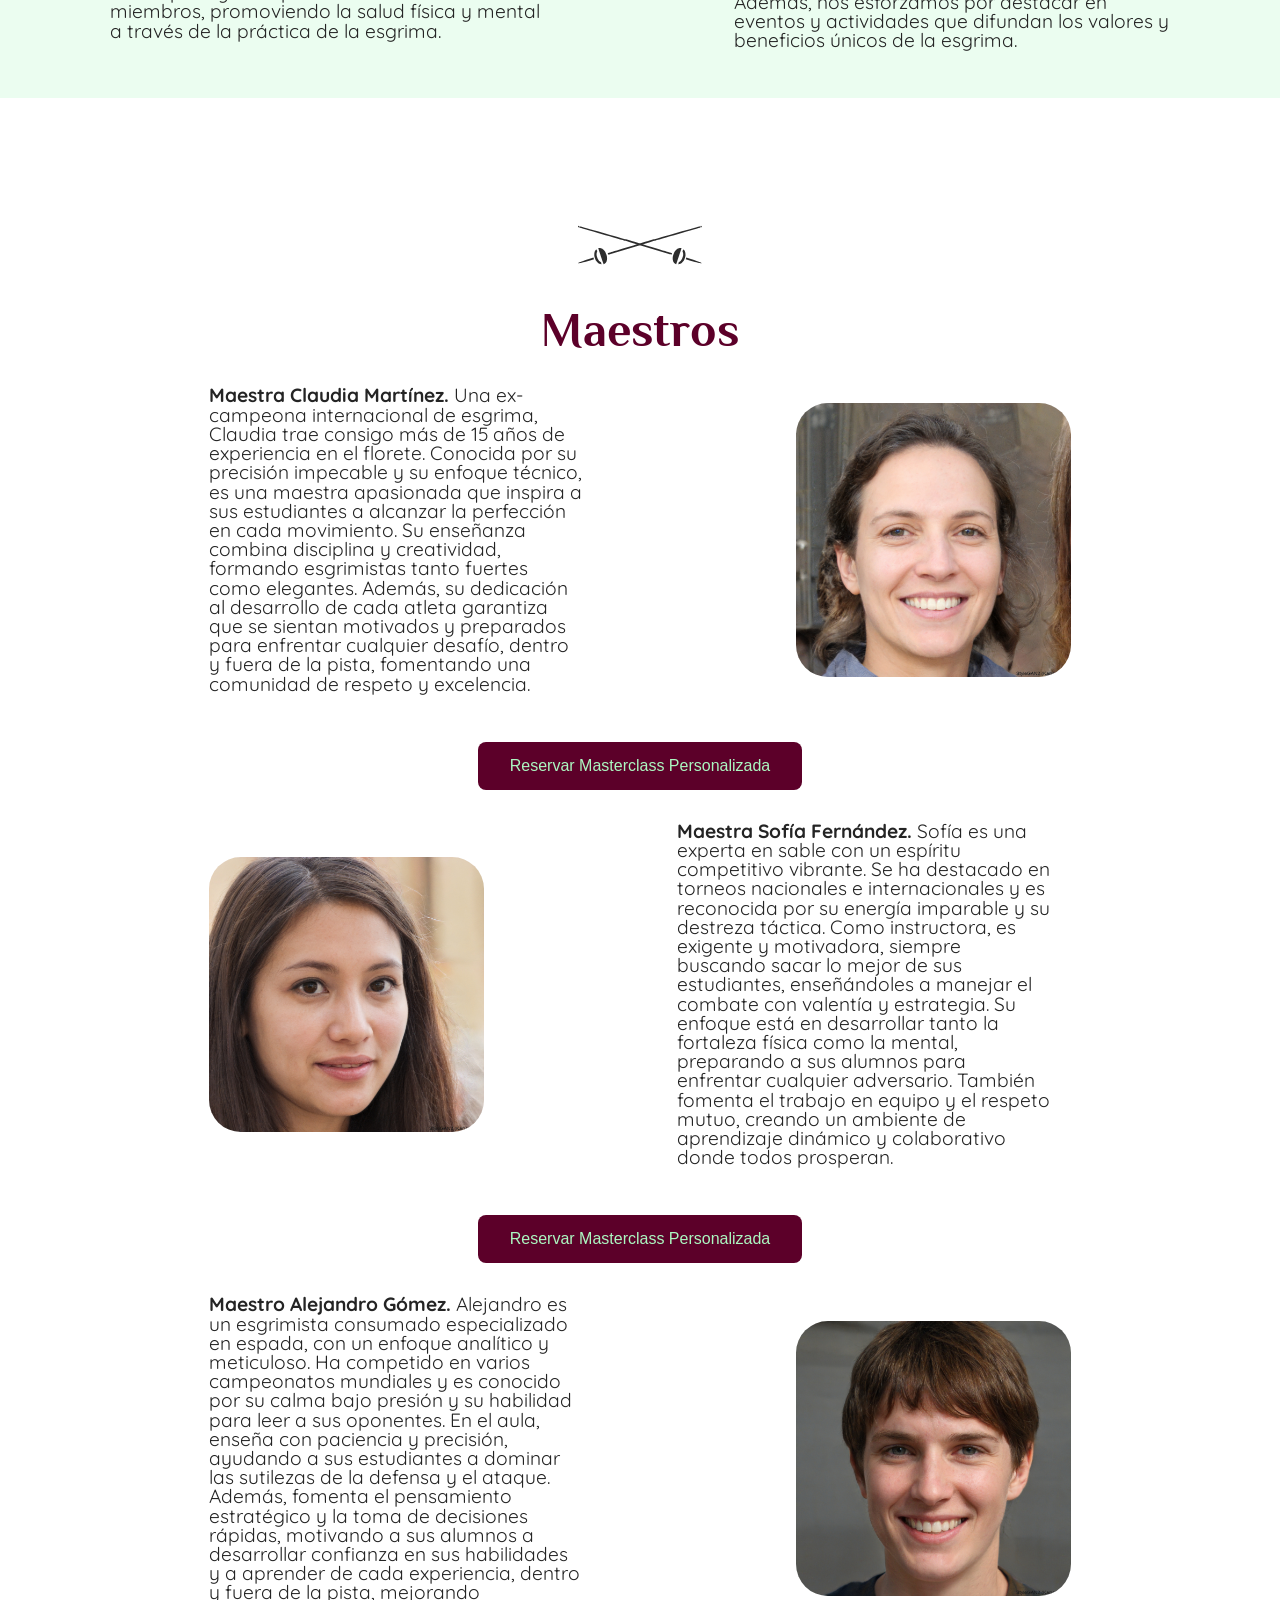
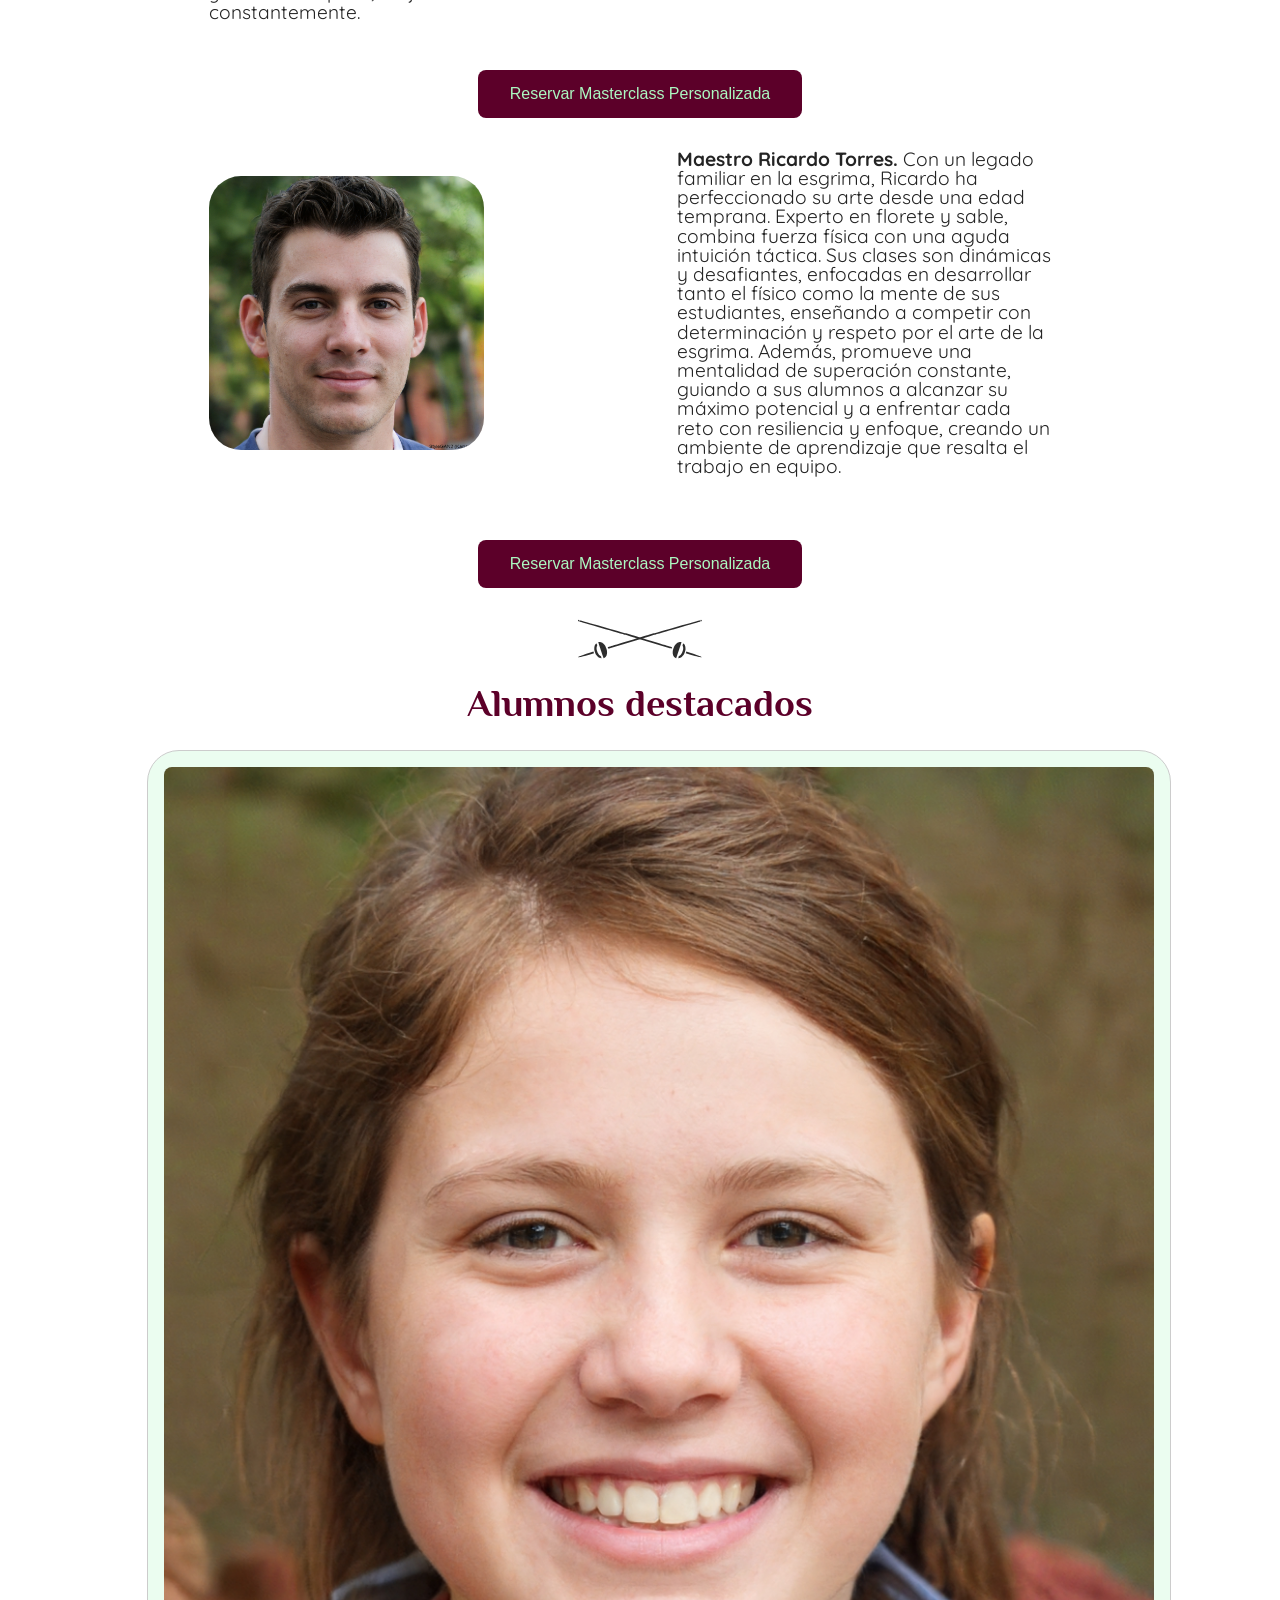
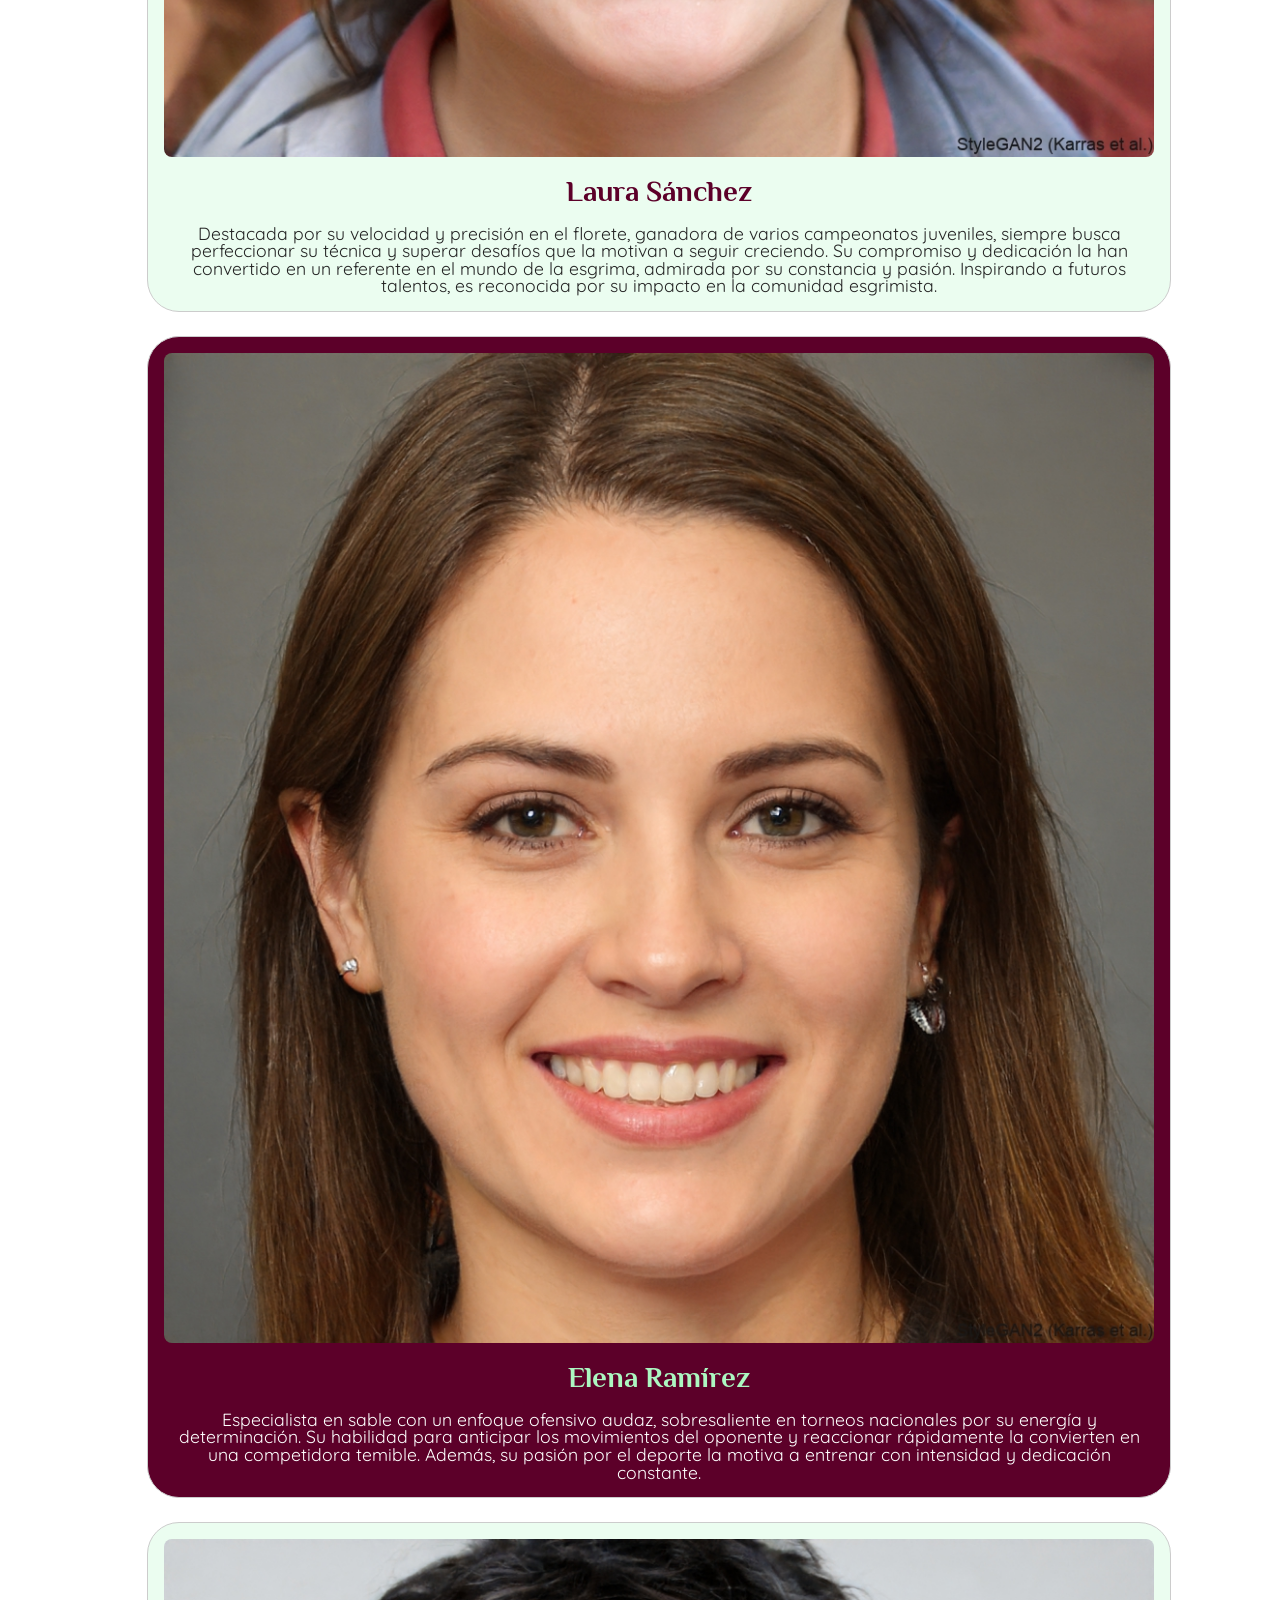
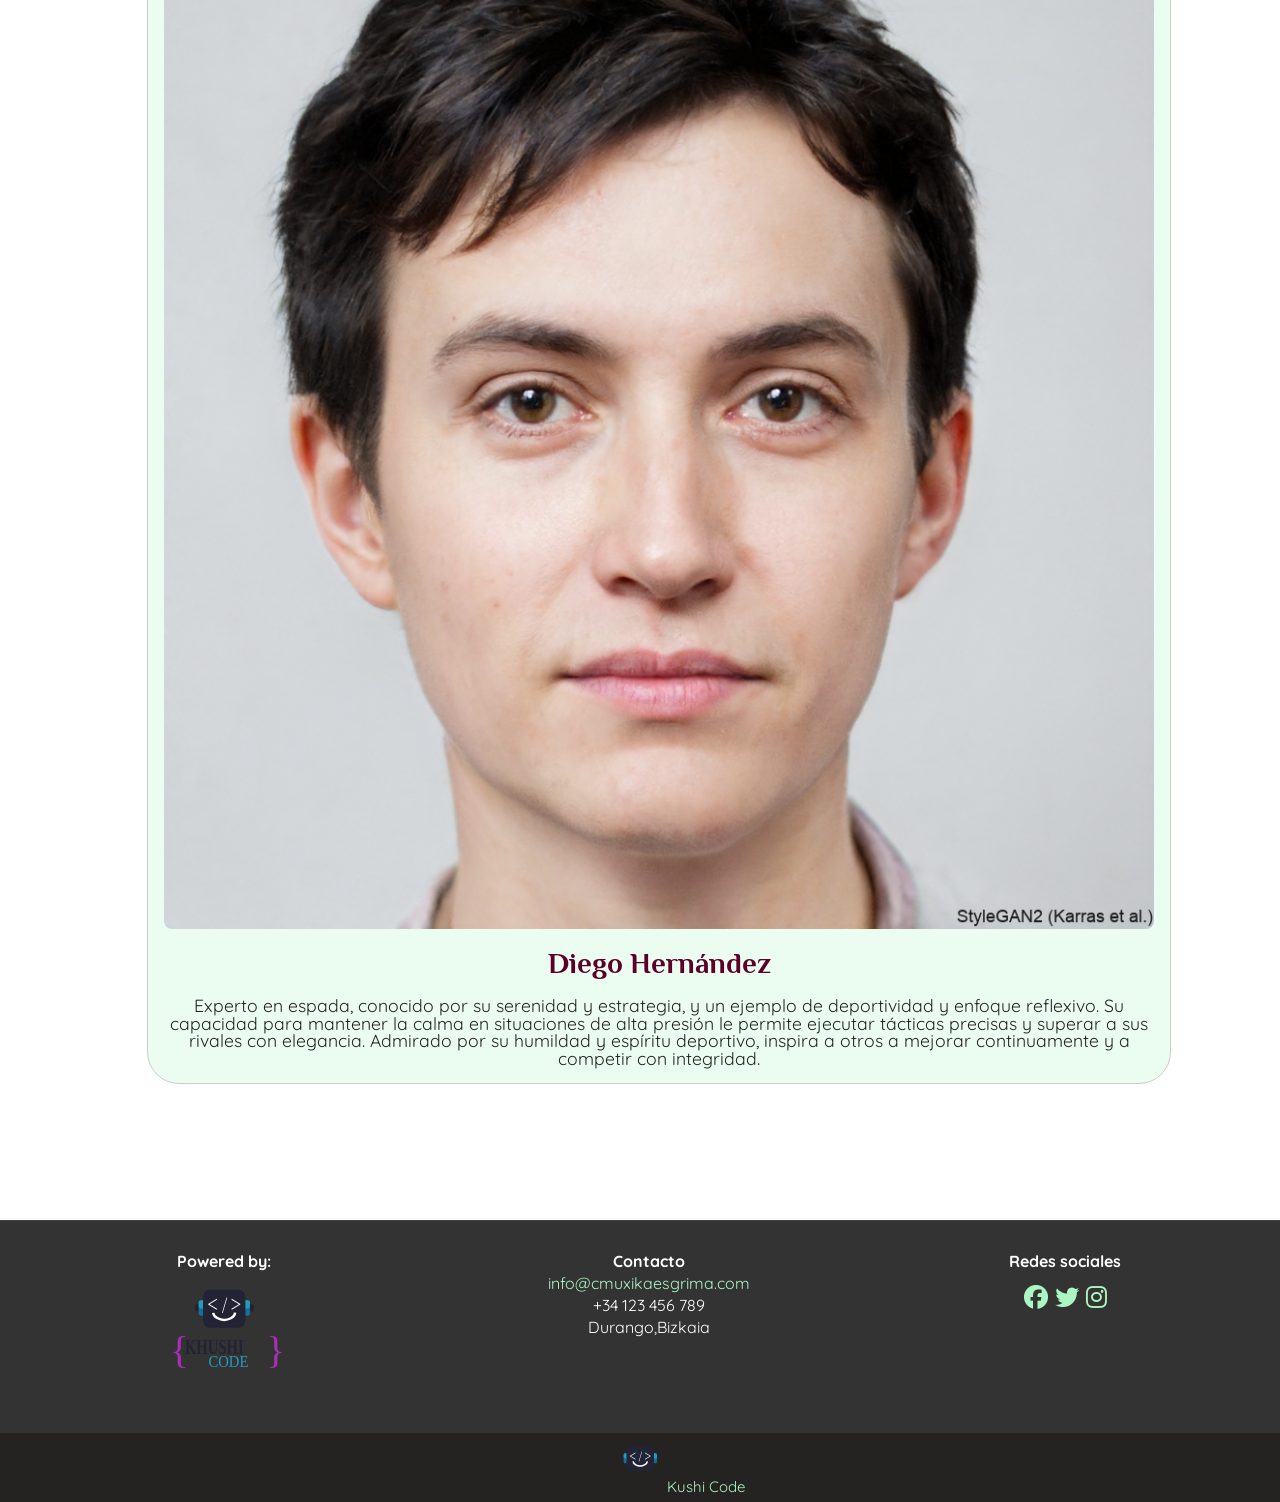
==== commit e1ce091f: "responsive about" ====
--- a/about.html
+++ b/about.html
@@ -1,5 +1,3 @@
-
-
 <!DOCTYPE html>
 <html lang="en">
   <head>
@@ -197,9 +195,9 @@
         </div>
       </section>
       <div class="cont-boton-ult"><button class="button" onclick="location.href='contact.html'" type="button">Reservar Masterclass Personalizada</button> </div>
-      <h3 class="h3-about separador">Alumnos destacados</h3>
-      <section class="cards-container">
-        <div class="card">
+      <h3 class="h3-about-alumnos separador">Alumnos destacados</h3>
+      <section class="cards-container-alumnos">
+        <div class="card-alumnos">
           <img
             src="/img/about/thispersondoesnotexist-9.jpeg"
             alt="Alumna Laura"
@@ -215,7 +213,7 @@
             talentos, es reconocida por su impacto en la comunidad esgrimista.
           </p>
         </div>
-        <div class="card">
+        <div class="card-alumnos-invertida">
           <img
             src="/img/about/thispersondoesnotexist-7.jpeg"
             alt="Alumna Elena"
@@ -230,7 +228,7 @@
             deporte la motiva a entrenar con intensidad y dedicación constante.
           </p>
         </div>
-        <div class="card">
+        <div class="card-alumnos">
           <img
             src="./img/about/thispersondoesnotexist-5.jpeg"
             alt="Alumno Diego"
--- a/styles/about.css
+++ b/styles/about.css
@@ -2,7 +2,7 @@
 
 .heroimg {
   background: url(../img/about/hero-about.jpeg) bottom/cover;
-  height: 20rem;
+  height: 25rem;
   display: flex;
   justify-content: center;
   align-items: center;
@@ -37,6 +37,13 @@
   margin-bottom: 0.2rem;
 }
 
+.h3-about-alumnos {
+  padding-top: 2rem;
+  color: var(--tyrian-purple);
+  font-size: 3rem;
+  text-align: center;
+  margin-bottom: 0.2rem;
+}
 .contenedor-p-img {
   width: 100%;
   display: flex;
@@ -92,7 +99,6 @@
 
 /*maestros*/
 
-
 .contenido {
   width: 100%;
   display: flex;
@@ -115,38 +121,65 @@
 }
 /*alumnos*/
 
-.cards-container {
+.cards-container-alumnos {
   display: flex;
   flex-direction: row;
   justify-content: space-around;
   flex-wrap: wrap;
-  padding: 20px;
+  padding: 1.2rem;
   padding-bottom: 5rem;
-}
-.card {
-  border: 1px solid #ddd;
-  border-radius: 0.5rem;
-  width: 18.75rem;
+  width: 100%;
+}
+.card-alumnos {
+  border: 1px solid #cccccc;
+  border-radius: 2rem;
+  width: 20%;
   padding: 1rem;
-  box-shadow: 0.25rem 0.25rem 0.25rem var(--tyrian-purple);
-  text-align: center;
-  background-color: rgba(205, 180, 247, 0.438);
-}
-.card img {
+  text-align: center;
+  background-color: #acf7c13f;
+  box-sizing: border-box;
+}
+
+.card-alumnos-invertida{
+  border: 1px solid #cccccc;
+  border-radius: 2rem;
+  width: 20%;
+  padding: 1rem;
+  text-align: center;
+  background-color: var(--tyrian-purple);
+  box-sizing: border-box;
+}
+.card-alumnos img {
   border-radius: 0.5rem;
   width: 100%;
   height: auto;
   box-shadow:var(--tyrian-purple);
 }
-.card h3 {
+.card-alumnos-invertida img {
+  border-radius: 0.5rem;
+  width: 100%;
+  height: auto;
+  box-shadow:var(--tyrian-purple);
+}
+.card-alumnos h3 {
   margin-top: 0.6px;
   font-size: 1.5em;
   color: var(--tyrian-purple);
 }
-.card p {
-  font-size: 1em;
+.card-alumnos-invertida h3 {
+  margin-top: 0.6px;
+  font-size: 1.5em;
+  color: var(--celadon);
+}
+.card-alumnos p {
+  font-size: 1.1rem;
   text-align: center;
   color: rgb(36, 36, 36);
+}
+.card-alumnos-invertida p {
+  font-size: 1.1rem;
+  text-align: center;
+  color: rgb(255, 255, 255);
 }
 .h3-about{
   text-justify: center;
@@ -216,3 +249,172 @@
 .card:hover{
   box-shadow: 10px 10px 10px var(--violet-jtc);
 }
+
+
+/* Media Queries */
+@media (max-width: 840px) {
+p{
+  font-size: 1rem;
+}
+.cards-container{
+  font-size: 1rem;
+}
+
+  .titulo-about {
+    max-width: 100%;
+  }
+
+  .titulo-about > h1 {
+    font-size: 2rem;
+line-height: 1.7rem;
+margin-top: 6rem;
+  }
+  .h3-about {
+    font-size: 2.4rem;
+    text-align: center;
+    margin-bottom: 1rem;
+  }
+  .heroimg {
+    margin-top: -10rem;
+    height: 15rem;
+    background-position: center;
+  }
+  .quote {
+    font-size: 1.5rem;
+    text-align: center;
+  }
+  .cont-texto {
+    width: 45%;
+    margin: 0;
+  }
+
+  .cont-img {
+    width: 35%;
+  }
+
+  .mision-vision {
+    flex-direction: row;
+    justify-content: space-around;
+    padding-bottom: 2rem;
+    margin-bottom: -5rem;
+  }
+
+  .mision,
+  .vision {
+    width: 40%;
+  }
+  .contenido p {
+    width: 50%; 
+    text-align: justify;
+  }
+
+  .contenido img {
+    width: 30%; 
+  }
+
+.h3-about{
+  margin-top: -2rem;
+}
+  .cards-container {
+    flex-direction: row;
+    flex-wrap: wrap;
+    justify-content: space-evenly;
+  }
+
+  .card-alumnos {
+    width: 30%;
+    margin: 1rem;
+  }
+  .card-alumnos-invertida {
+    width: 30%;
+    margin: 1rem;
+  }
+}
+
+@media screen and (max-width: 430px) {
+
+  .titulo-about {
+    max-width: 100%;
+  }
+
+  .titulo-about > h1 {
+    font-size: 1.4rem; 
+    margin-top: 8rem;
+  }
+
+  .heroimg {
+    margin-top: -9rem;
+    height: 8rem; 
+    background-position: center;
+  }
+
+  .contenedor-p-img {
+    flex-direction: column; 
+    align-items: center;
+  }
+
+  .cont-texto {
+    width: 90%;
+    margin-bottom: 1rem;
+  }
+
+  .cont-img {
+    width: 80%; 
+  }
+
+  .mision-vision {
+    flex-direction: column; 
+    align-items: center;
+    padding-bottom: 2rem;
+    text-align: justify;
+  }
+
+  .mision, .vision {
+    width: 90%;
+  }
+  .vision > h3{
+    margin-top: 1rem;
+  }
+
+  .contenido {
+    flex-direction: column;
+    align-items: center; 
+  }
+
+  .contenido p {
+    width: 80%; 
+    margin: 0 0 1rem 0; 
+  }
+
+  .contenido img {
+    width: 70%;
+    border-radius: 2rem;
+    margin-bottom: 1rem;
+  }
+}
+.h3-about-alumnos{
+  margin-top: 4rem;
+  margin-bottom: -1.5rem;
+  font-size: 2.4rem;
+}
+
+  .cards-container {
+    flex-direction: column; 
+    align-items: center;
+    margin-bottom: -1.5rem;
+  }
+
+  .card-alumnos {
+    width: 80%;
+    margin-bottom: 1.5rem;
+  }
+
+  .card-alumnos-invertida {
+    width: 80%;
+    margin-bottom: 1.5rem;
+  }
+
+
+  .cont-boton, .cont-boton-ult {
+    margin-bottom: 2rem; 
+  }
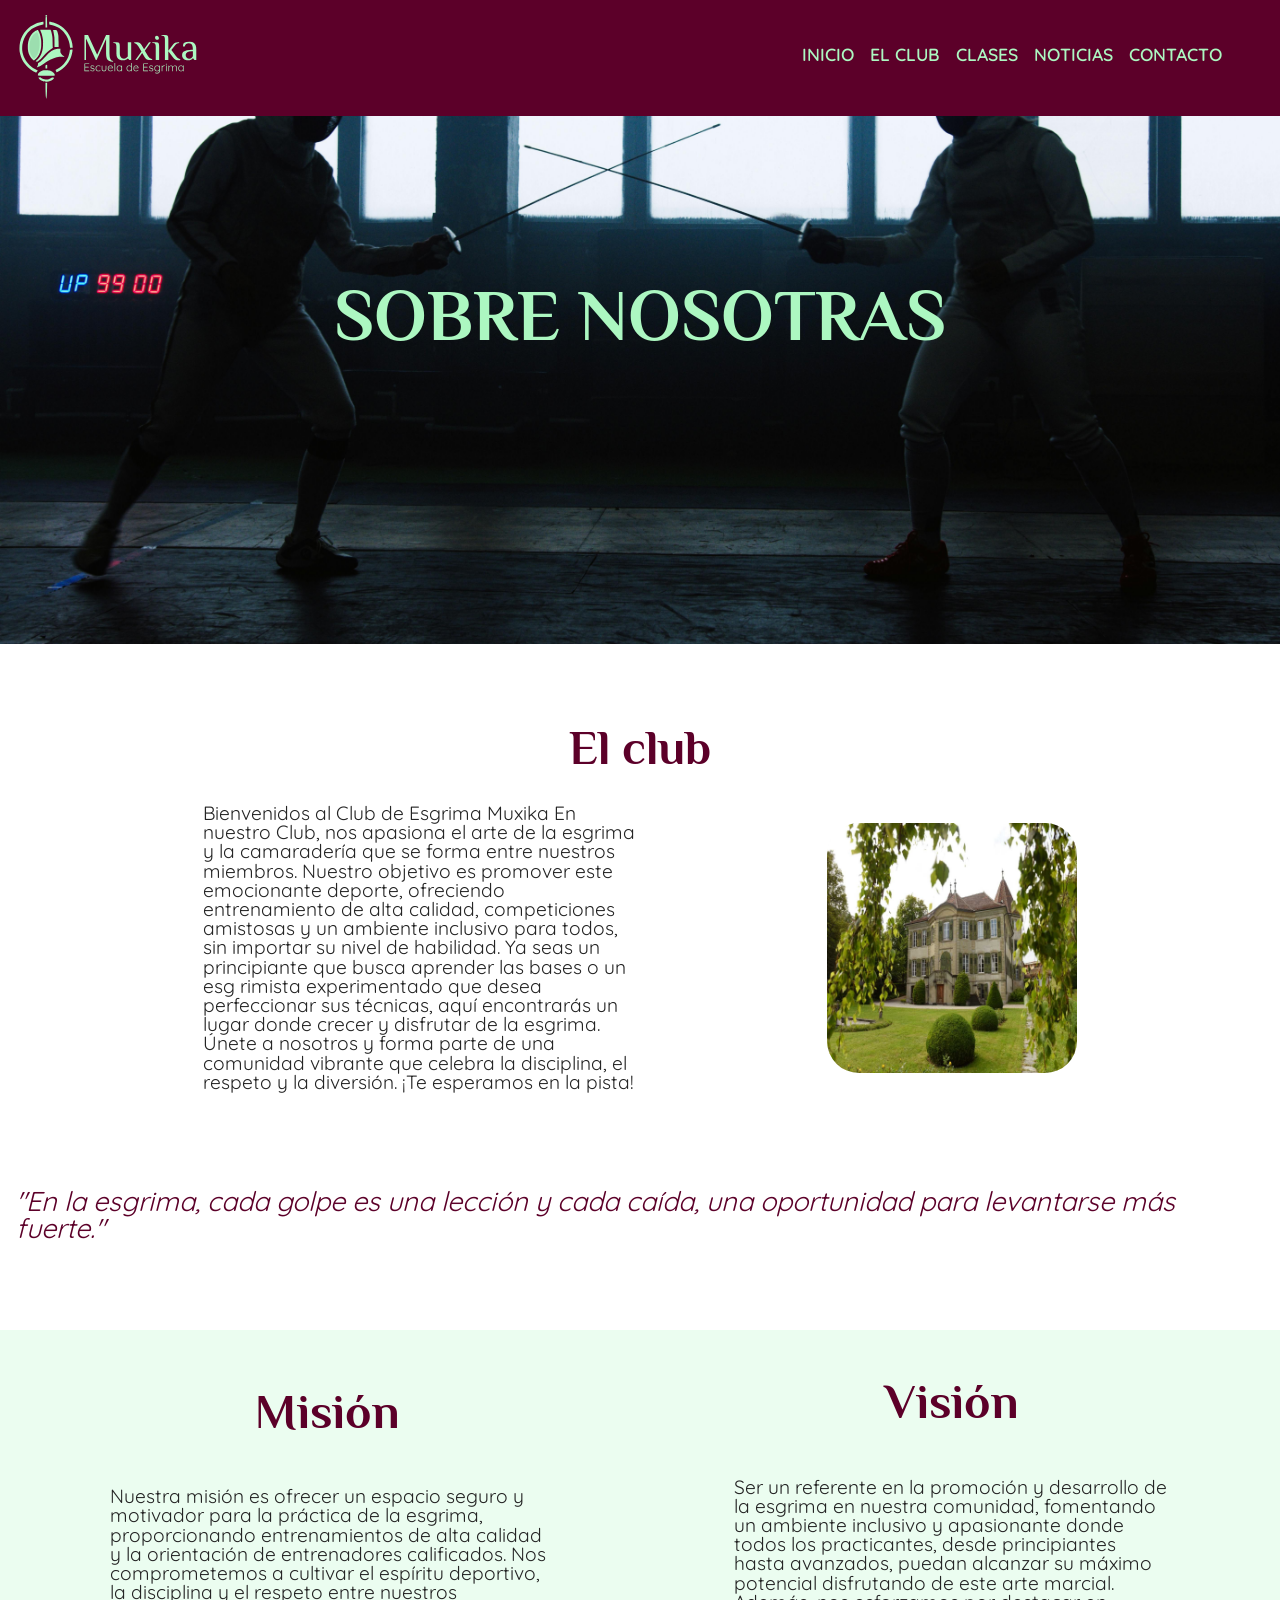
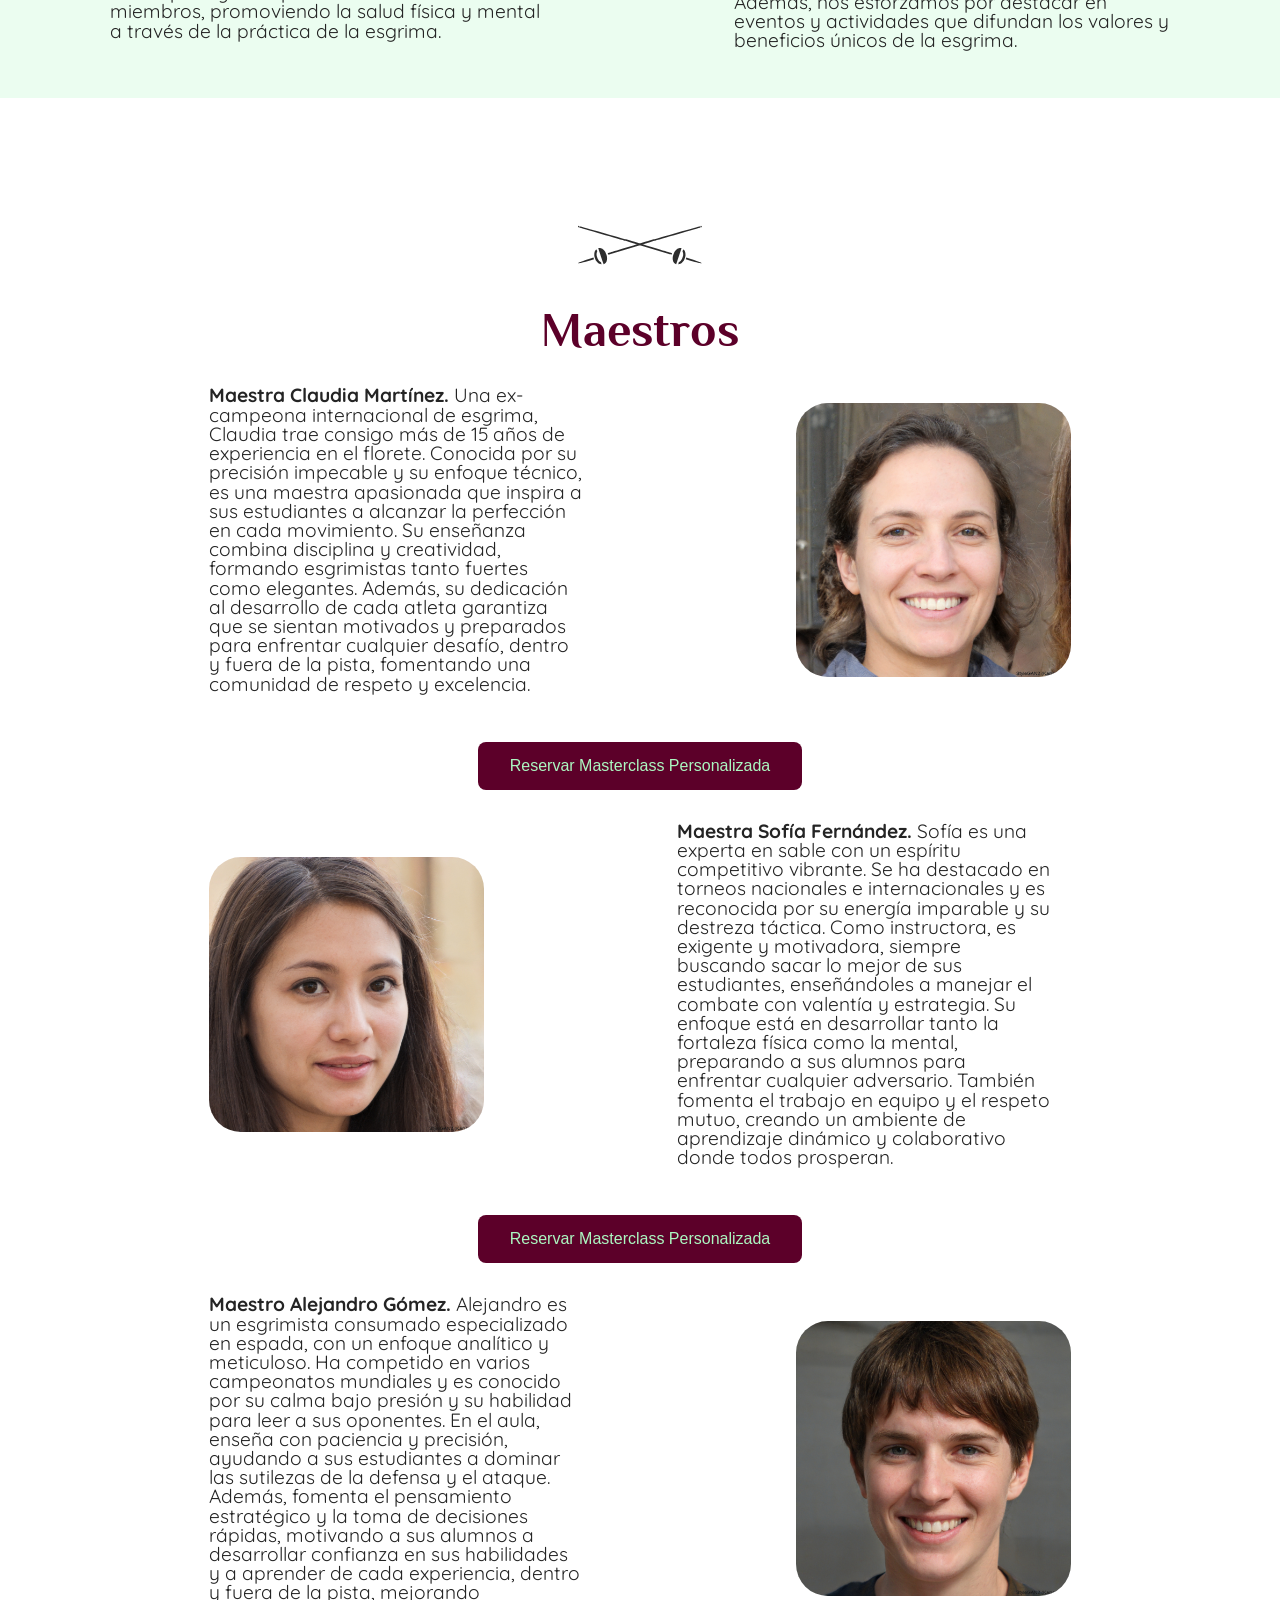
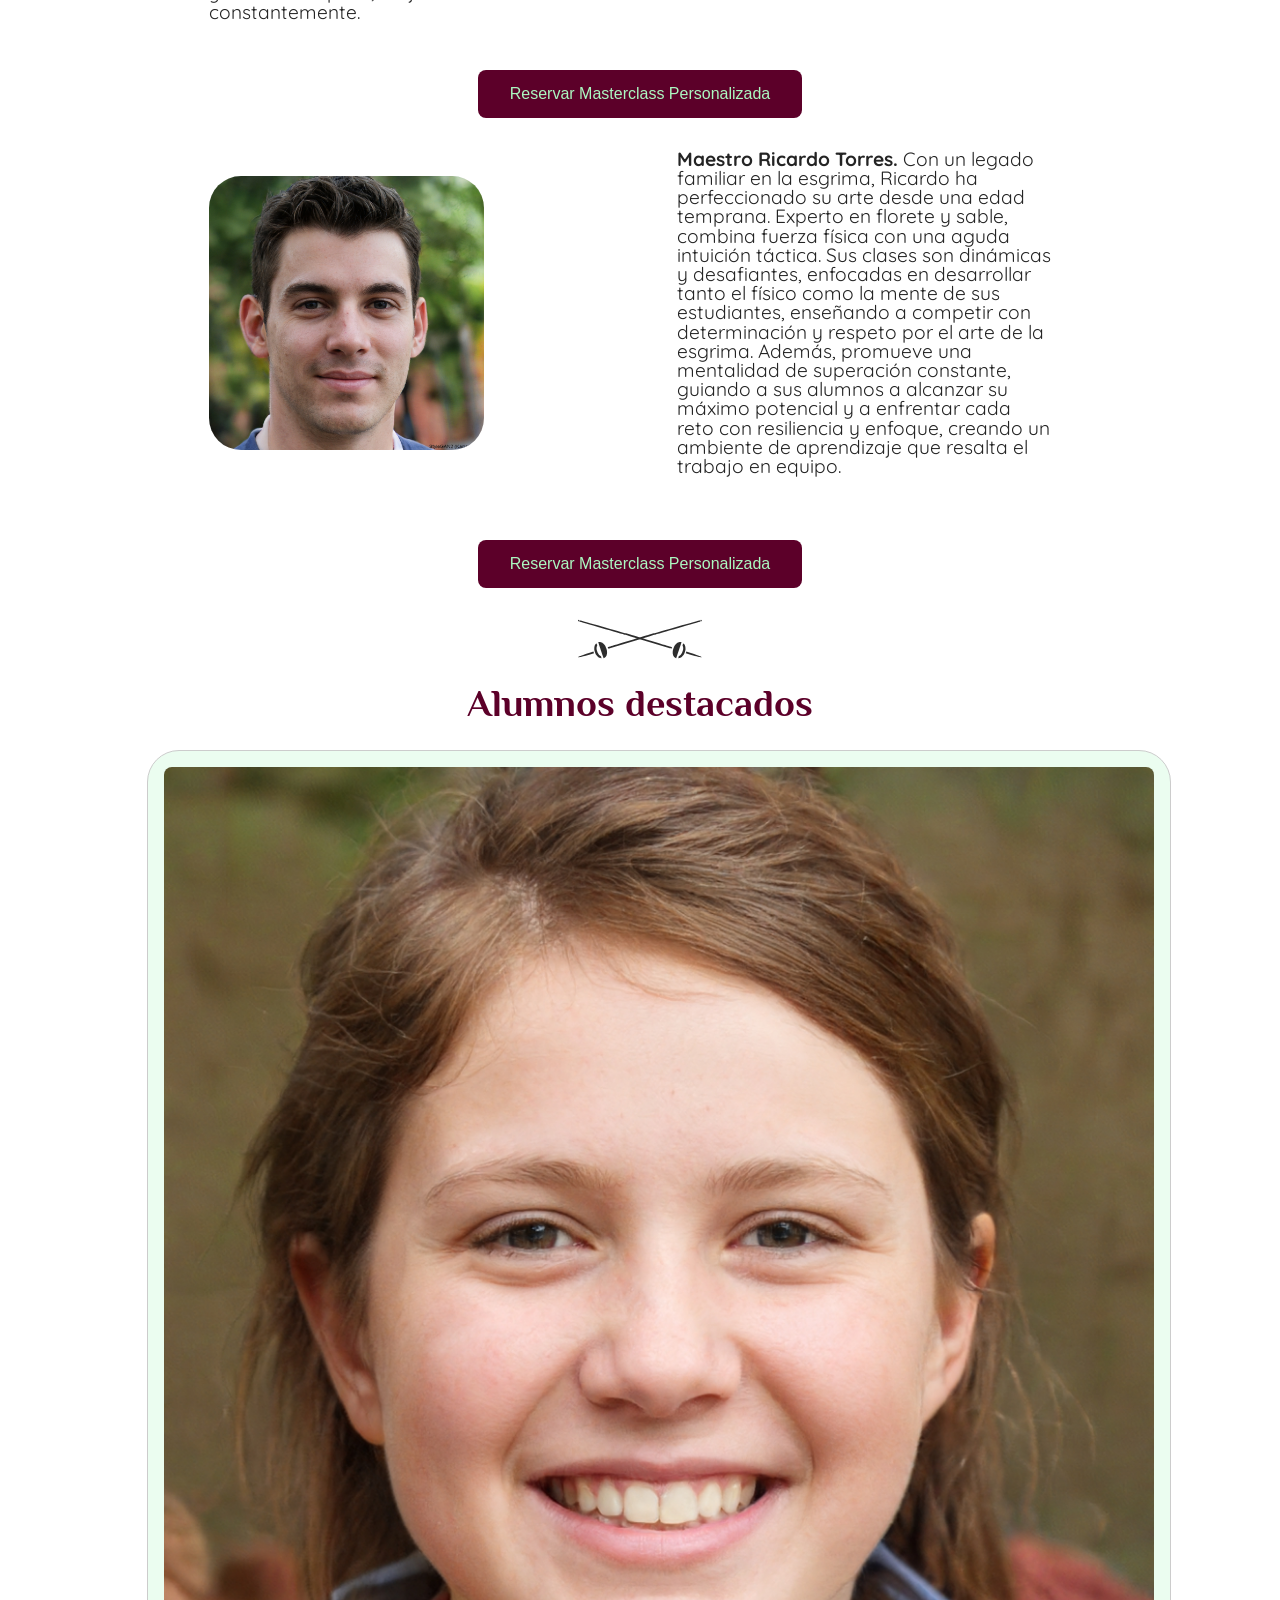
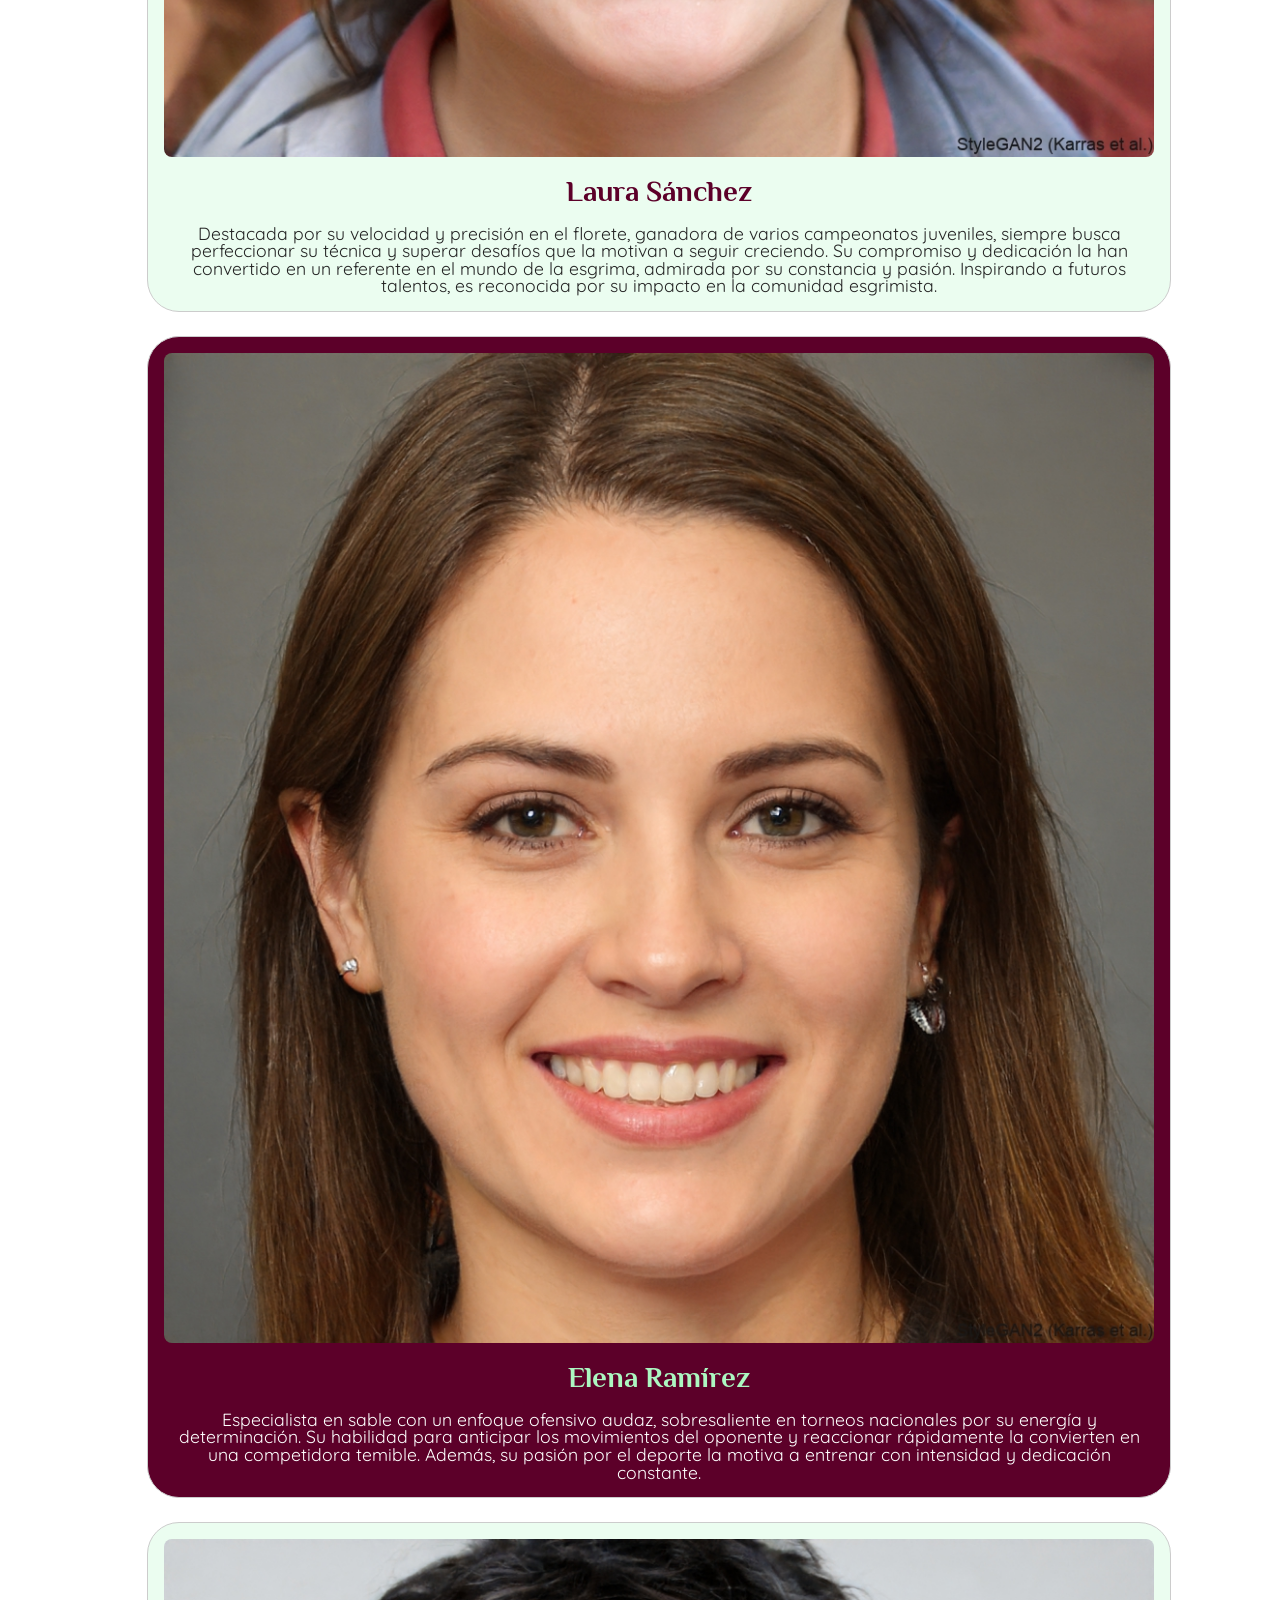
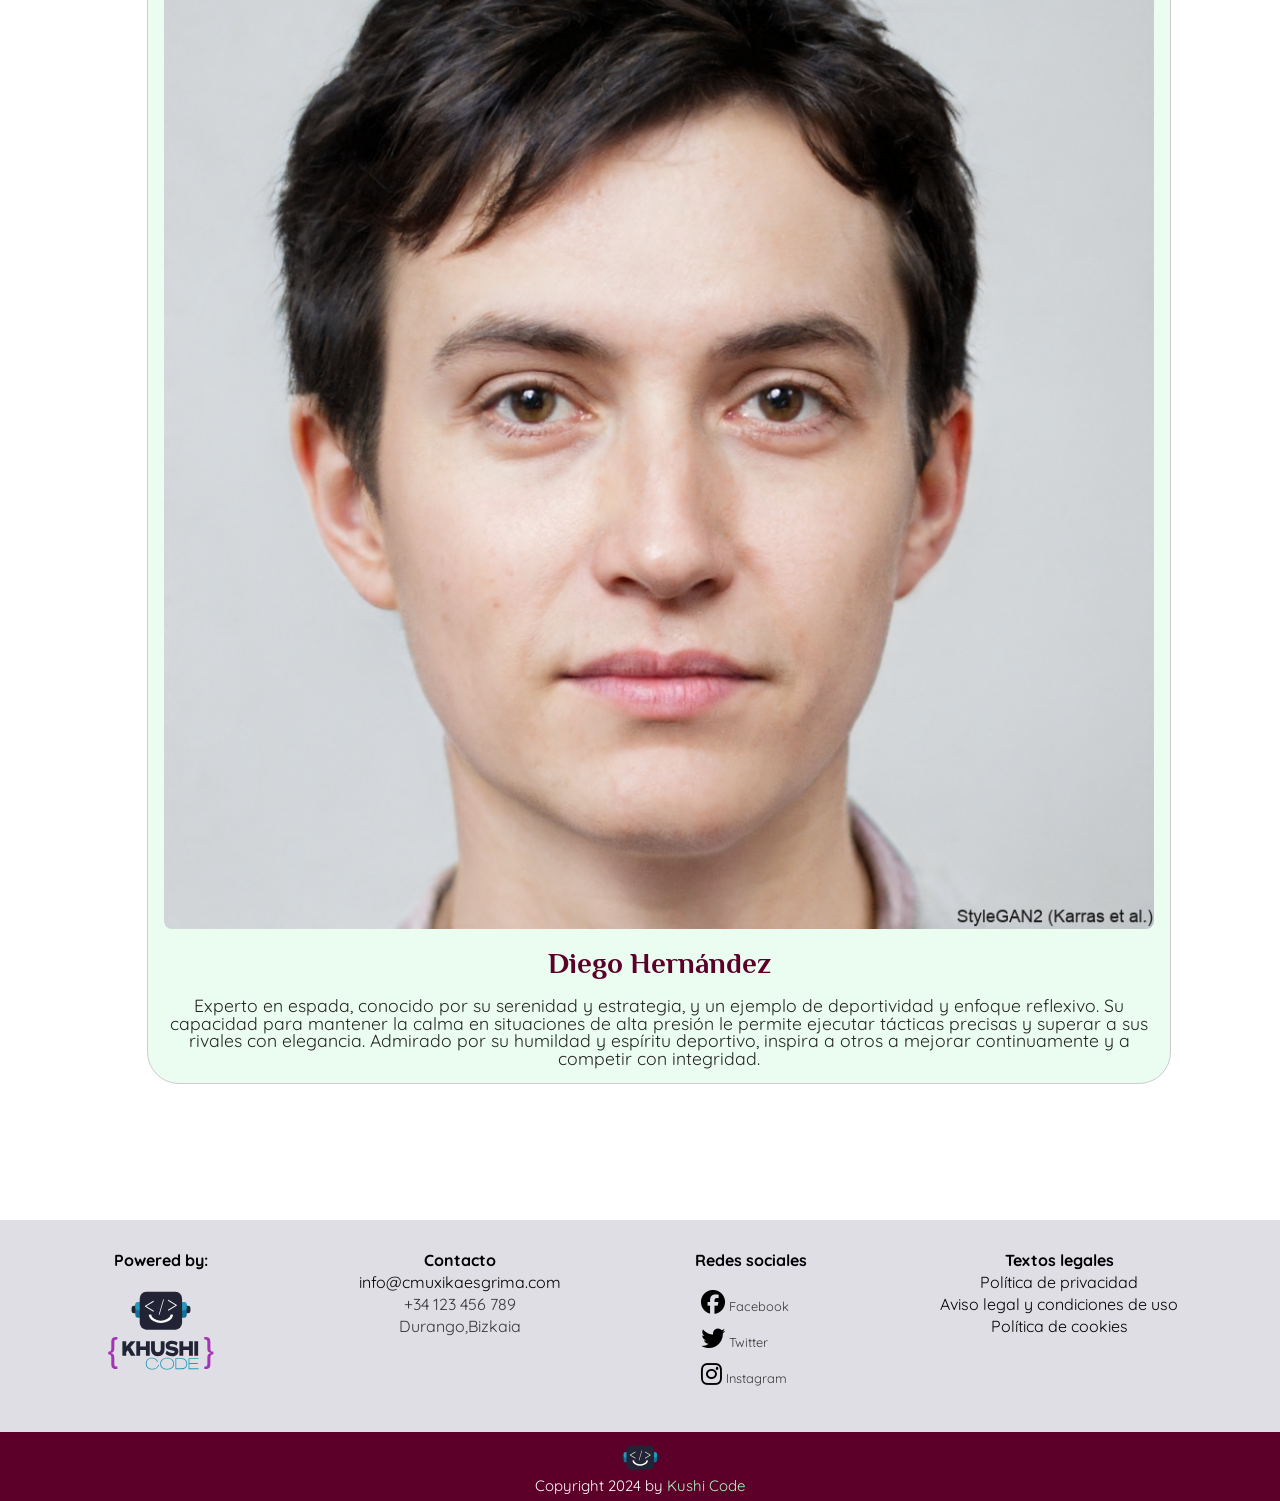
==== commit 19e1e56f: "cambios en el footer html y css" ====
--- a/about.html
+++ b/about.html
@@ -247,46 +247,56 @@
       </section>
     </article>
 
-    <!--FOOTER-->
-    <footer>
-      <!-- footer  section-->
-      <div class="footer-content">
+<!---- footer  section-->  
+<footer>
+   
+  <div class="footer-content">
+
         <div class="footer-section">
           <h5>Powered by:</h5>
-  
-          <a href=""><img src="img/khushi-code-vectorizado.svg" alt="" width="130px" /></a>
-        </div>
-  
-        <div class="footer-section">
+          <a href=""><img src="img/khushi-code-vectorizado-trayectos.svg" alt="" width="130px" /></a>
+        </div>
+
+       <div class="footer-section">
           <h5>Contacto</h5>
-          <ul>
-            <li><a href="">info@cmuxikaesgrima.com</a></li>
-            <li>+34 123 456 789</li>
-            <li>Durango,Bizkaia</li>
-          </ul>
-        </div>
-  
+            <ul>
+              <li><a href="">info@cmuxikaesgrima.com</a></li>
+              <li>+34 123 456 789</li>
+              <li>Durango,Bizkaia</li>
+            </ul>
+        </div>
+
         <div class="footer-section">
           <h5>Redes sociales</h5>
-          <br />
-          <div class="redessociales">
-            <a href="https://www.facebook.com/" target="_blank"><i class="fa-brands fa-facebook"></i></a>
-            <a href="https://www.twitter.com/" target="_blank">
-              <i class="fa-brands fa-twitter"></i></a>
-            <a href="https://www.instagram.com/" target="_blank">
-              <i class="fa-brands fa-instagram"></i></a>
-          </div>
-        </div>
+          <br/>
+            <ul class="redessociales">
+             <li><a href="https://www.facebook.com/" target="_blank"><i class="fa-brands fa-facebook"></i></a><span class="textoRedes"> Facebook</span></li>
+             <li><a href="https://www.twitter.com/" target="_blank"><i class="fa-brands fa-twitter"></i></a><span class="textoRedes"> Twitter</span></li>
+            <li><a href="https://www.instagram.com/" target="_blank"><i class="fa-brands fa-instagram"></i></a><span class="textoRedes"> Instagram</span></li>
+            </ul>
+        </div>
+
+        <div class="footer-section"> 
+            <ul>
+              <h5>Textos legales</h5>
+              <li><a href="rgpd.html">Política de privacidad</a></li>
+              <li><a href="aviso-legal.html">Aviso legal y condiciones de uso</a></li>
+              <li><a href="cookies.html">Política de cookies</a></li>
+            </ul>
+        </div> 
+
       </div>
-    </footer>
-    <!--FIN footer  section-->
-  
-    <!--zona de copyright------->
-  
-    <div class="footer-bottom">
-      <a href=""><img src="img/khushi-code-imagotipo.svg" alt="logo kushi code" width="45px" /></a>
-      <p>Copyright 2024 by <a href="">Kushi Code</a></p>
-    </div>
+
+</footer>
+<!--FIN footer  section------->
+
+<!--zona de copyright--------->
+
+  <div class="footer-bottom">
+    <a href=""><img src="img/khushi-code-imagotipo.svg" alt="logo kushi code" width="45px" /></a>
+    <p>Copyright 2024 by <a href="">Kushi Code</a></p>
+  </div>
+<!---->
   </body>
 </html>
 
--- a/styles/style.css
+++ b/styles/style.css
@@ -340,9 +340,8 @@
 /*FOOTER*/
 
 footer {
-  background-color: #333;
-  color:  #fff;
-  
+  background-color: #dedee4;
+  color: rgb(56, 56, 56);
   font-size: 16px;
 }
 
@@ -350,47 +349,79 @@
    display: flex;
    justify-content: space-around;
    padding: 2rem;
-   border-top: 1px solid#444;
+   background-color: #dedee4;
+
+   /*border-top: 1px solid#444;*/
 }
 
 .footer-section{
      text-align: center;
-}
+     
+}
+
+.footer-section a {
+  color: black;
+  text-decoration: none;
+}
+
+.footer-section a:hover {
+  color: var(--tyrian-purple);
+}
+
+
 
 .footer-section h3{
     margin-bottom: 10px;
     font-size: 16px;
-    color: #f0f0f0;
+    
+}
+
+.footer-section h5{
+  color: rgb(0, 0, 0);
+  
 }
 
 .footer-section ul{
    list-style: none;
    padding: 0;
+   color: rgb(56, 56, 56)
+   
 }
 
 .footer-section ul li{
      margin: 6px;
-}
+     color: rgb(56, 56, 56)
+    
+    }
 
 .footer { 
   position: absolute; 
   bottom: 0; 
   left: 0; 
+  
 }
 
 .footer-bottom{
    text-align: center;
    padding: 0.5rem;
-    background-color: #252222;
+    background-color: var(--tyrian-purple);
    color: white;
    font-size: 15px;
   
 }
 
+
+
 .redessociales{
   font-size: 1.5rem;
-}
-
+  display: flex;
+  flex-direction: column;
+  text-align: left;
+}
+
+.textoRedes{
+  font-size:0.8rem;
+}
 
 
 @media screen and (max-width: 800px) {
--- a/styles/about.css
+++ b/styles/about.css
@@ -418,3 +418,10 @@
   .cont-boton, .cont-boton-ult {
     margin-bottom: 2rem; 
   }
+
+  /*--cambio específico porque no se aplicaba el color al footer-bottom*/
+
+  .footer-bottom p {
+  color: white;
+}
+
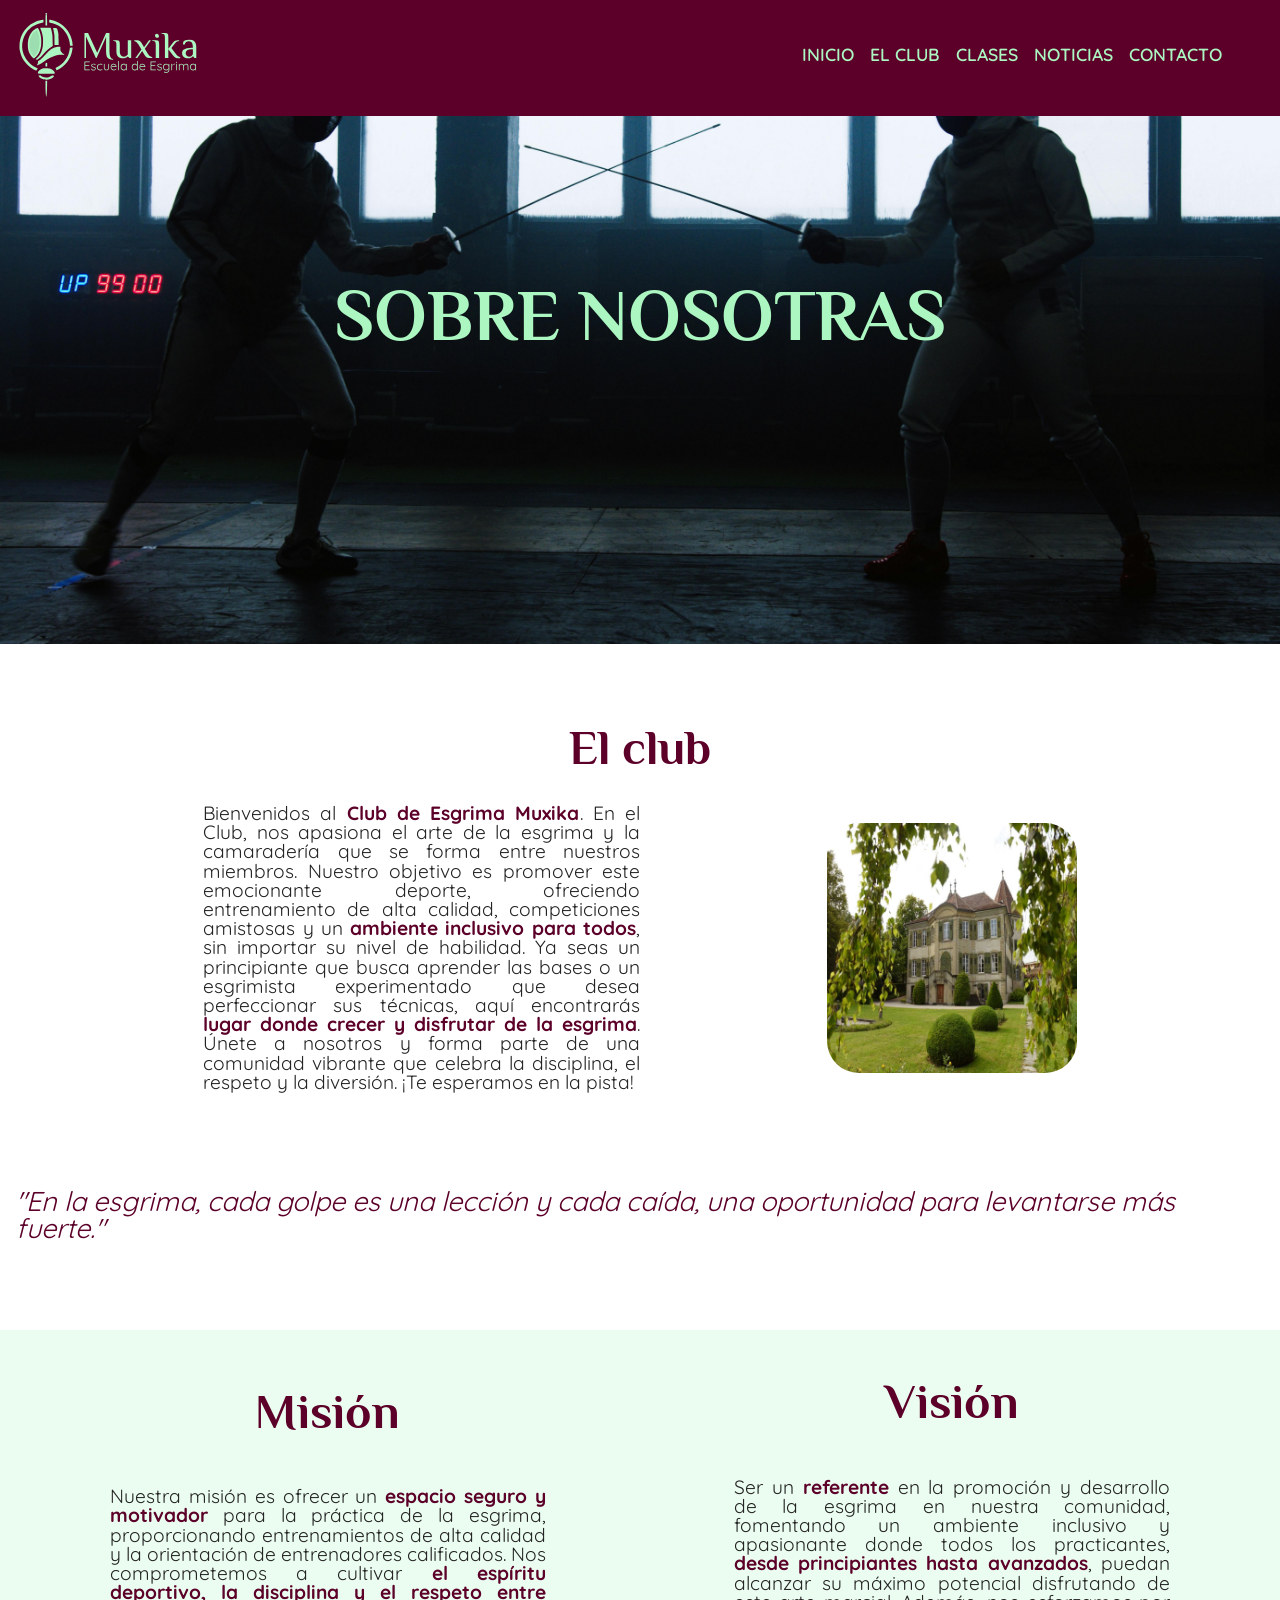
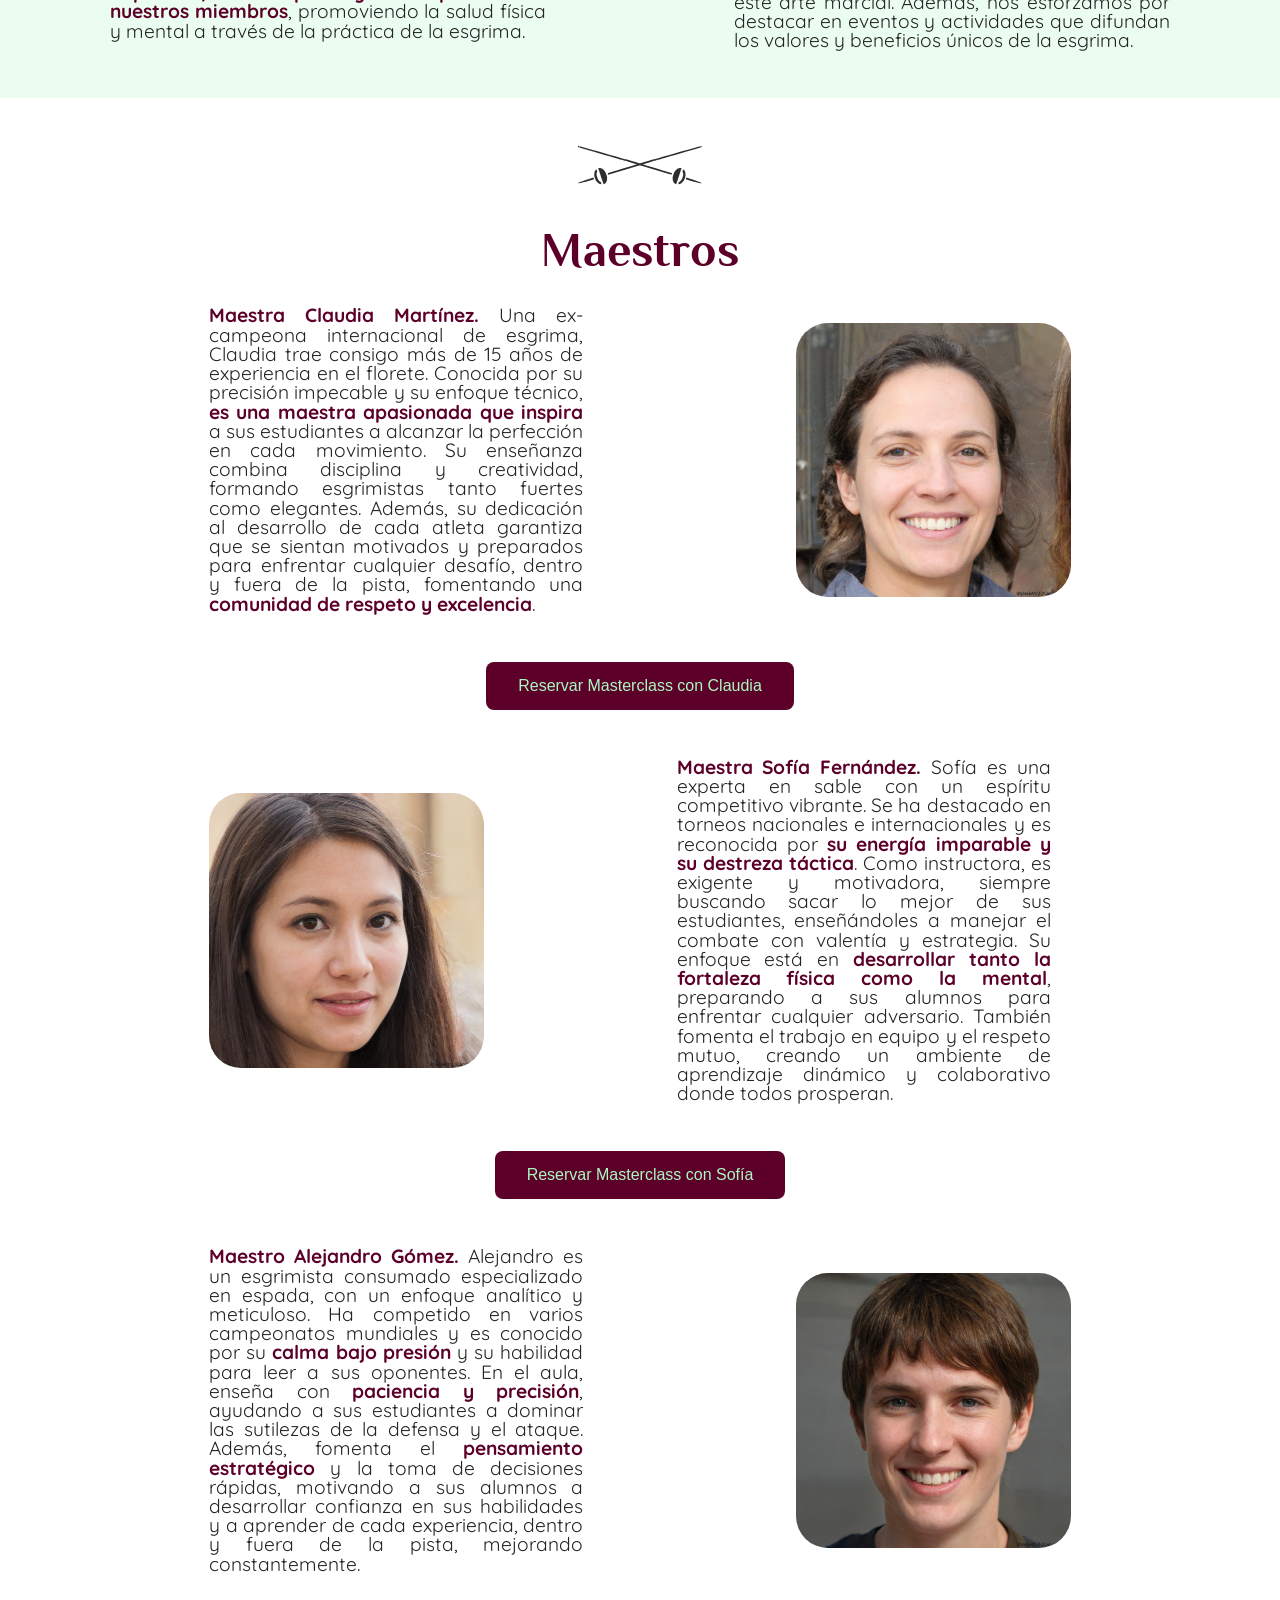
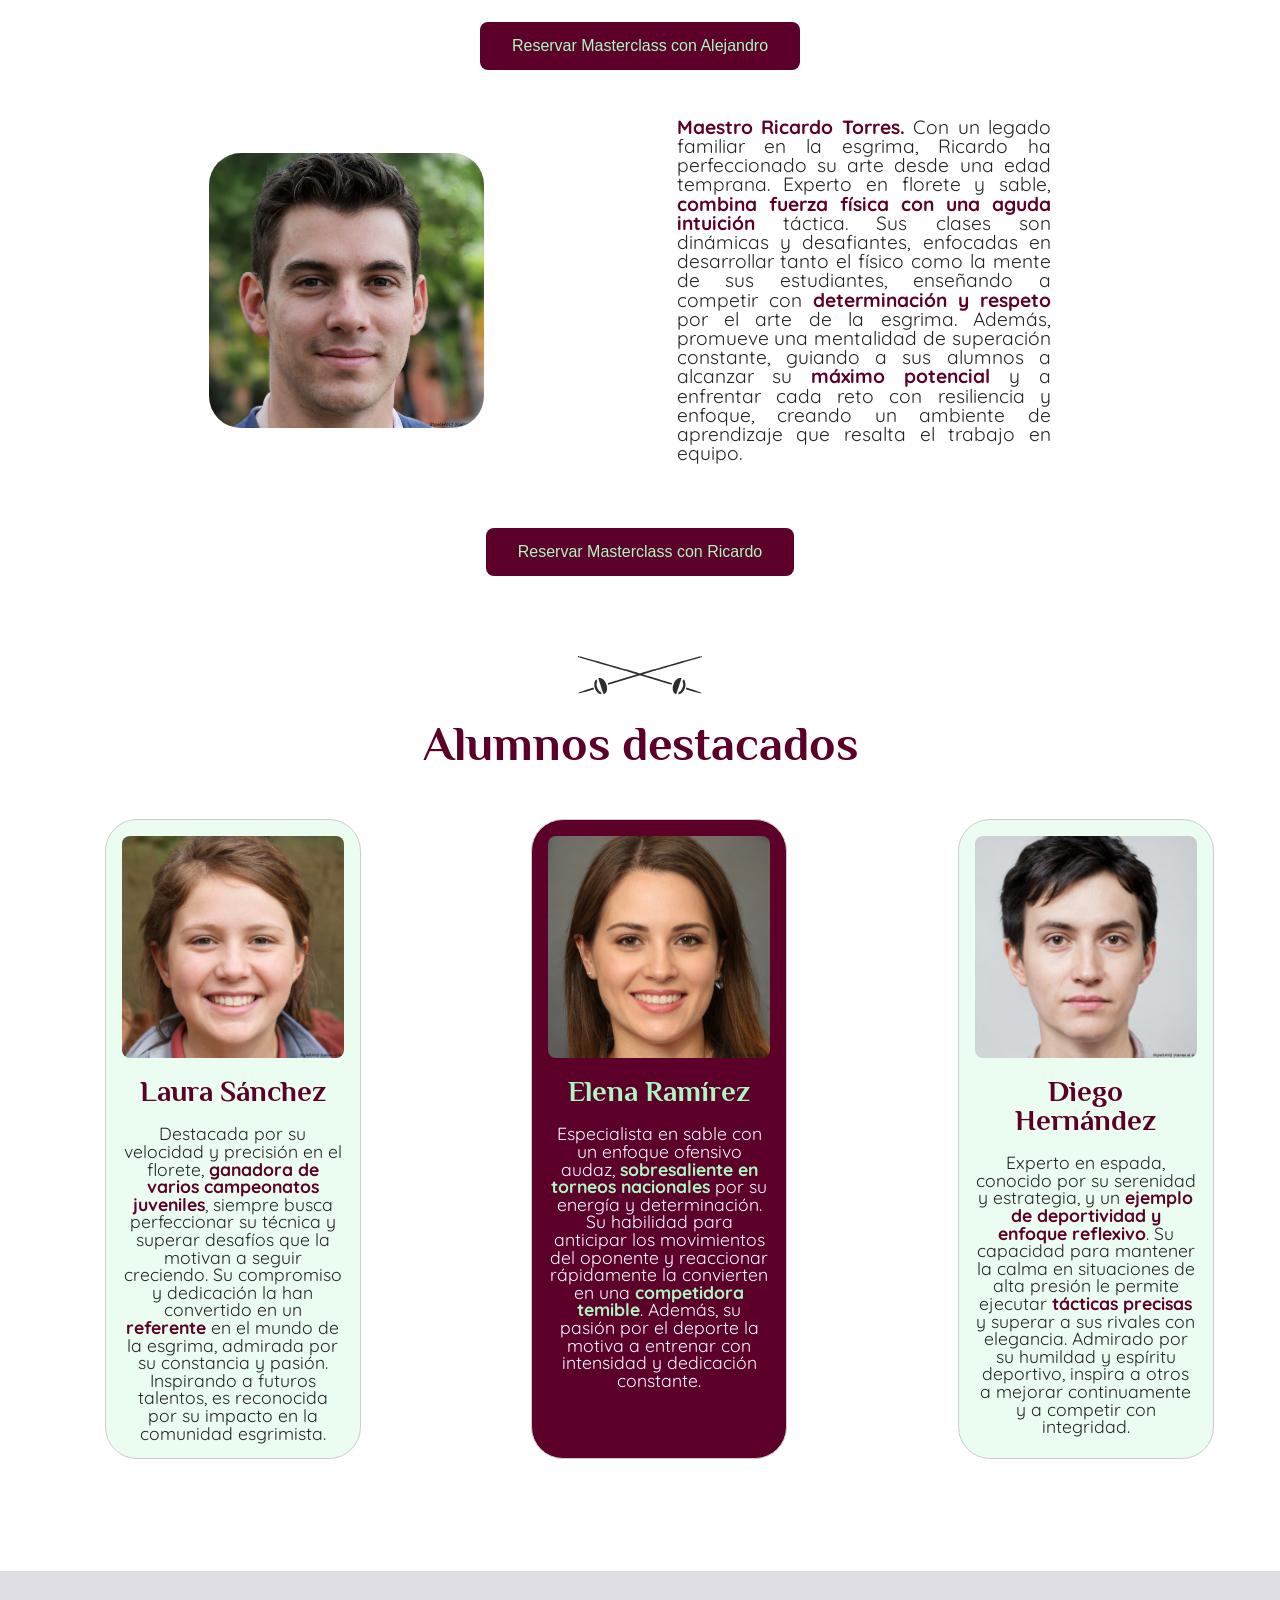
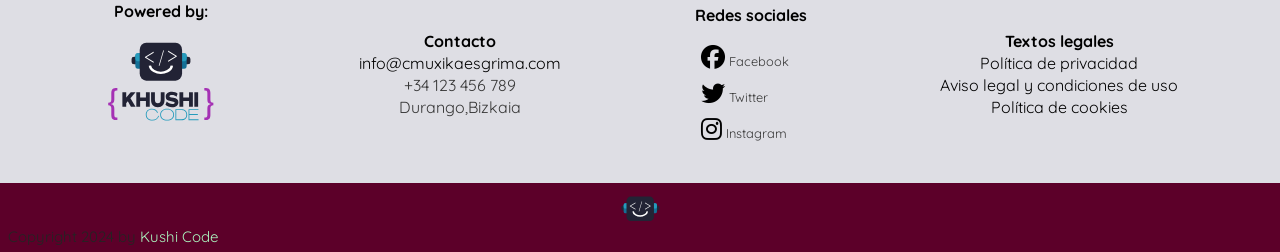
==== commit d94a9e48: "post-parche" ====
--- a/about.html
+++ b/about.html
@@ -25,17 +25,18 @@
     
     <header>
       <nav class="navigator">
-          <img src="img/muxika-esgrima-completo.svg" alt="">
-
-      <ul class="nav1">
+        <a href="index.html"><img src="img/muxika-esgrima-completo.svg" alt=""></a>
+        <input type="checkbox" id="menu">
+        <label for="menu"> ☰ </label>
+        <ul class="nav1">
           <li><a href="index.html">Inicio</a></li>
           <li><a href="about.html">El Club</a></li>
           <li><a href="clases.html">Clases</a></li>
           <li><a href="noticias.html">Noticias</a></li>
           <li><a href="contact.html">Contacto</a></li>
-      </ul>
+        </ul>
       </nav>
-  </header>
+    </header>
 
     <main class="heroimg">
       <section class="contenedor-about">
@@ -52,14 +53,14 @@
         <h3 class="h3-about">El club</h3>
         <div class="contenedor-p-img">
           <p class="cont-texto">
-            Bienvenidos al Club de Esgrima Muxika En nuestro Club, nos apasiona
+            Bienvenidos al <strong>Club de Esgrima Muxika</strong>. En el Club, nos apasiona
             el arte de la esgrima y la camaradería que se forma entre nuestros
             miembros. Nuestro objetivo es promover este emocionante deporte,
             ofreciendo entrenamiento de alta calidad, competiciones amistosas y
-            un ambiente inclusivo para todos, sin importar su nivel de
+            un <strong>ambiente inclusivo para todos</strong>, sin importar su nivel de
             habilidad. Ya seas un principiante que busca aprender las bases o un
-            esg rimista experimentado que desea perfeccionar sus técnicas, aquí
-            encontrarás un lugar donde crecer y disfrutar de la esgrima. Únete a
+            esgrimista experimentado que desea perfeccionar sus técnicas, aquí
+            encontrarás <strong>lugar donde crecer y disfrutar de la esgrima</strong>. Únete a
             nosotros y forma parte de una comunidad vibrante que celebra la
             disciplina, el respeto y la diversión. ¡Te esperamos en la pista!
           </p>
@@ -83,11 +84,11 @@
         <div class="mision">
           <h3 class="h3-about">Misión</h3><br>
           <p>
-            Nuestra misión es ofrecer un espacio seguro y motivador para la
+            Nuestra misión es ofrecer un <strong>espacio seguro y motivador</strong> para la
             práctica de la esgrima, proporcionando entrenamientos de alta
             calidad y la orientación de entrenadores calificados. Nos
-            comprometemos a cultivar el espíritu deportivo, la disciplina y el
-            respeto entre nuestros miembros, promoviendo la salud física y
+            comprometemos a cultivar <strong>el espíritu deportivo, la disciplina y el
+              respeto entre nuestros miembros</strong>, promoviendo la salud física y
             mental a través de la práctica de la esgrima.
           </p>
         </div>
@@ -95,9 +96,9 @@
         <div class="vision">
           <h3 class="h3-about">Visión</h3><br>
           <p>
-            Ser un referente en la promoción y desarrollo de la esgrima en
+            Ser un <strong>referente</strong> en la promoción y desarrollo de la esgrima en
             nuestra comunidad, fomentando un ambiente inclusivo y apasionante
-            donde todos los practicantes, desde principiantes hasta avanzados,
+            donde todos los practicantes, <strong>desde principiantes hasta avanzados</strong>,
             puedan alcanzar su máximo potencial disfrutando de este arte
             marcial. Además, nos esforzamos por destacar en eventos y
             actividades que difundan los valores y beneficios únicos de la
@@ -113,13 +114,13 @@
               <strong>Maestra Claudia Martínez.</strong> Una ex-campeona
               internacional de esgrima, Claudia trae consigo más de 15 años de
               experiencia en el florete. Conocida por su precisión impecable y
-              su enfoque técnico, es una maestra apasionada que inspira a sus
+              su enfoque técnico, <strong>es una maestra apasionada que inspira </strong>a sus
               estudiantes a alcanzar la perfección en cada movimiento. Su
               enseñanza combina disciplina y creatividad, formando esgrimistas
               tanto fuertes como elegantes. Además, su dedicación al desarrollo
               de cada atleta garantiza que se sientan motivados y preparados
               para enfrentar cualquier desafío, dentro y fuera de la pista,
-              fomentando una comunidad de respeto y excelencia.
+              fomentando una <strong>comunidad de respeto y excelencia</strong>.
             </p>
             <img
               src="/img/about/thispersondoesnotexist-2.jpeg"
@@ -127,7 +128,7 @@
             />
           </div>
         </div>
-        <div class="cont-boton"><button class="button" onclick="location.href='contact.html'" type="button">Reservar Masterclass Personalizada</button> </div>
+        <div class="cont-boton"><button class="button" onclick="location.href='contact.html'" type="button">Reservar Masterclass con Claudia</button> </div>
 
         <div class="maestro">
           <div class="contenido">
@@ -138,29 +139,29 @@
             <p>
               <strong>Maestra Sofía Fernández.</strong> Sofía es una experta en
               sable con un espíritu competitivo vibrante. Se ha destacado en
-              torneos nacionales e internacionales y es reconocida por su
-              energía imparable y su destreza táctica. Como instructora, es
+              torneos nacionales e internacionales y es reconocida por <strong>su
+              energía imparable y su destreza táctica</strong>. Como instructora, es
               exigente y motivadora, siempre buscando sacar lo mejor de sus
               estudiantes, enseñándoles a manejar el combate con valentía y
-              estrategia. Su enfoque está en desarrollar tanto la fortaleza
-              física como la mental, preparando a sus alumnos para enfrentar
+              estrategia. Su enfoque está en <strong>desarrollar tanto la fortaleza
+              física como la mental</strong>, preparando a sus alumnos para enfrentar
               cualquier adversario. También fomenta el trabajo en equipo y el
               respeto mutuo, creando un ambiente de aprendizaje dinámico y
               colaborativo donde todos prosperan.
             </p>
           </div>
         </div>
-        <div class="cont-boton"><button class="button" onclick="location.href='contact.html'" type="button">Reservar Masterclass Personalizada</button> </div>
+        <div class="cont-boton"><button class="button" onclick="location.href='contact.html'" type="button">Reservar Masterclass con Sofía</button> </div>
         <div class="maestro">
           <div class="contenido">
             <p>
               <strong>Maestro Alejandro Gómez.</strong> Alejandro es un
               esgrimista consumado especializado en espada, con un enfoque
               analítico y meticuloso. Ha competido en varios campeonatos
-              mundiales y es conocido por su calma bajo presión y su habilidad
-              para leer a sus oponentes. En el aula, enseña con paciencia y
-              precisión, ayudando a sus estudiantes a dominar las sutilezas de
-              la defensa y el ataque. Además, fomenta el pensamiento estratégico
+              mundiales y es conocido por su <strong>calma bajo presión</strong> y su habilidad
+              para leer a sus oponentes. En el aula, enseña con <strong>paciencia y
+                precisión</strong>, ayudando a sus estudiantes a dominar las sutilezas de
+              la defensa y el ataque. Además, fomenta el <strong>pensamiento estratégico</strong>
               y la toma de decisiones rápidas, motivando a sus alumnos a
               desarrollar confianza en sus habilidades y a aprender de cada
               experiencia, dentro y fuera de la pista, mejorando constantemente.
@@ -171,7 +172,7 @@
             />
           </div>
         </div>
-        <div class="cont-boton"><button class="button" onclick="location.href='contact.html'" type="button">Reservar Masterclass Personalizada</button> </div>
+        <div class="cont-boton"><button class="button" onclick="location.href='contact.html'" type="button">Reservar Masterclass con Alejandro</button> </div>
         <div class="maestro">
           <div class="contenido">
             <img
@@ -181,20 +182,20 @@
             <p>
               <strong>Maestro Ricardo Torres.</strong> Con un legado familiar en
               la esgrima, Ricardo ha perfeccionado su arte desde una edad
-              temprana. Experto en florete y sable, combina fuerza física con
-              una aguda intuición táctica. Sus clases son dinámicas y
+              temprana. Experto en florete y sable, <strong>combina fuerza física con
+              una aguda intuición </strong>táctica. Sus clases son dinámicas y
               desafiantes, enfocadas en desarrollar tanto el físico como la
-              mente de sus estudiantes, enseñando a competir con determinación y
-              respeto por el arte de la esgrima. Además, promueve una mentalidad
+              mente de sus estudiantes, enseñando a competir con <strong>determinación y
+                respeto</strong> por el arte de la esgrima. Además, promueve una mentalidad
               de superación constante, guiando a sus alumnos a alcanzar su
-              máximo potencial y a enfrentar cada reto con resiliencia y
+              <strong>máximo potencial</strong> y a enfrentar cada reto con resiliencia y
               enfoque, creando un ambiente de aprendizaje que resalta el trabajo
               en equipo.
             </p>
           </div>
         </div>
       </section>
-      <div class="cont-boton-ult"><button class="button" onclick="location.href='contact.html'" type="button">Reservar Masterclass Personalizada</button> </div>
+      <div class="cont-boton-ult"><button class="button" onclick="location.href='contact.html'" type="button">Reservar Masterclass con Ricardo</button> </div>
       <h3 class="h3-about-alumnos separador">Alumnos destacados</h3>
       <section class="cards-container-alumnos">
         <div class="card-alumnos">
@@ -205,10 +206,10 @@
           <h3>Laura Sánchez</h3>
           <br />
           <p>
-            Destacada por su velocidad y precisión en el florete, ganadora de
-            varios campeonatos juveniles, siempre busca perfeccionar su técnica
+            Destacada por su velocidad y precisión en el florete, <strong>ganadora de
+            varios campeonatos juveniles</strong>, siempre busca perfeccionar su técnica
             y superar desafíos que la motivan a seguir creciendo. Su compromiso
-            y dedicación la han convertido en un referente en el mundo de la
+            y dedicación la han convertido en un <strong>referente</strong> en el mundo de la
             esgrima, admirada por su constancia y pasión. Inspirando a futuros
             talentos, es reconocida por su impacto en la comunidad esgrimista.
           </p>
@@ -220,11 +221,11 @@
           />
           <h3>Elena Ramírez</h3>
           <br />
-          <p>
-            Especialista en sable con un enfoque ofensivo audaz, sobresaliente
-            en torneos nacionales por su energía y determinación. Su habilidad
+          <p class="invertido">
+            Especialista en sable con un enfoque ofensivo audaz, <strong>sobresaliente
+              en torneos nacionales </strong> por su energía y determinación. Su habilidad
             para anticipar los movimientos del oponente y reaccionar rápidamente
-            la convierten en una competidora temible. Además, su pasión por el
+            la convierten en una <strong>competidora temible</strong>. Además, su pasión por el
             deporte la motiva a entrenar con intensidad y dedicación constante.
           </p>
         </div>
@@ -237,9 +238,9 @@
           <br />
           <p>
             Experto en espada, conocido por su serenidad y estrategia, y un
-            ejemplo de deportividad y enfoque reflexivo. Su capacidad para
+            <strong>ejemplo de deportividad y enfoque reflexivo</strong>. Su capacidad para
             mantener la calma en situaciones de alta presión le permite ejecutar
-            tácticas precisas y superar a sus rivales con elegancia. Admirado
+            <strong>tácticas precisas</strong> y superar a sus rivales con elegancia. Admirado
             por su humildad y espíritu deportivo, inspira a otros a mejorar
             continuamente y a competir con integridad.
           </p>
@@ -299,4 +300,3 @@
 <!---->
   </body>
 </html>
-
--- a/styles/style.css
+++ b/styles/style.css
@@ -137,6 +137,7 @@
   --violet-jtc: #61304bff;
   --azul-claro: #94bfbeff;
   --celadon: #acf7c1ff;
+  --backtrans: #acf7c13f;
 }
 
 /* --cambiar fuente:*/
@@ -183,6 +184,122 @@
 a:hover {
   color: var(--azul-claro);
 }
+
+
+  /*:-Animación botón--*/
+
+  @keyframes float {
+    10% {
+      box-shadow: 0 5px 15px 0px rgba(0,0,0,0.6);
+      transform: translatey(0px);
+    }
+    50% {
+      box-shadow: 0 25px 15px 0px rgba(0,0,0,0.2);
+      transform: translatey(-20px);
+    }
+    100% {
+      box-shadow: 0 5px 15px 0px rgba(0,0,0,0.6);
+      transform: translatey(0px);
+    }
+  }
+
+  /*---*/
+
+  .buttonDescuento {
+
+    background-color: var(--bittersweet); 
+    border: none;
+    border-radius: 0.5rem;
+    color: white;
+    padding: 1rem 1rem;
+    text-align: center;
+    text-decoration: none;
+    
+    font-size: 16px;
+    font-weight:500;
+    cursor: pointer;
+    transition-duration: 0.1s;
+    
+    animation: float 6s ease-in-out infinite;
+    float: right;
+     width: 12rem;
+    
+    }
+  
+    .buttonDescuento:hover{
+    background-color: var(--celadon);
+    color: var(--tyrian-purple);
+    }
+
+        /*:-Animación botón2--*/
+
+        @keyframes float2 {
+          10% {
+           
+            transform: translatey(0px);
+          }
+          50% {
+            transform: translatey(-20px);
+          }
+          100% {
+            transform: translatey(0px);
+          }
+        }
+      
+        /*---*/
+
+    .paraelboton{
+      /*background-color: black;*/
+      display: flex;
+      justify-content: center;   
+     animation: float2 6s ease-in-out infinite;
+ 
+}
+
+    @keyframes slide-in {
+      from {
+       transform: translateX(100rem);
+
+        
+      }
+    
+      to {
+        transform: translateX(0%);
+        
+      }
+
+    }
+  
+
+    .buttonDescuento2 {
+
+      background-color: var(--bittersweet); 
+      border: none;
+      border-radius: 0.5rem;
+      color: white;
+      padding: 1rem 1rem;
+      text-align: center;
+      text-decoration: none;
+      font-size: 16px;
+      font-weight:500;
+      cursor: pointer;
+      cursor: hand;
+      transition-duration: 0.1s;
+      animation: slide-in 2s ease-in-out infinite;
+      width: 12rem;
+  }
+  
+    .buttonDescuento2:hover{
+    background-color: var(--celadon);
+    color: var(--tyrian-purple);
+    }
+  
+      
+      
+    
+ 
+
+
 
 
 .button {
@@ -198,6 +315,7 @@
 	font-weight:500;
 	cursor: pointer;
 	transition-duration: 0.1s;
+ /* animation: float 6s ease-in-out infinite;*/
   }
 
   .button:hover{
@@ -205,6 +323,8 @@
 	color: var(--tyrian-purple);
   }
 
+
+
   body {
   /*background-color: black;*/
   font-family: "Quicksand", "Gill Sans MT", Calibri, "Trebuchet MS", sans-serif;
@@ -215,53 +335,27 @@
 
 /* ---- BARRA SUPERIOR DE NAVEGACIÓN ---- */
 
-.navigator {
-  background-color: var(--tyrian-purple);
-  height: 6rem;
+.navigator input,
+.nav1 {
+  display: none;
+}
+
+.navigator label {
+  position: absolute;
+  top: 1rem;
+  right: 1rem;
+  font-size: 1.5rem;
+  border: 1px solid;
+  padding: 0.8rem;
+  border-radius: 0.4rem;
+}
+
+.navigator input:checked  ~ ul{
   display: flex;
-  justify-content: space-between;
-  align-items: center;
-  padding: 10px;
-}
-
-.navigator img{
-  width: 200px;
-}
-
-.nav1 {
-  display: flex;
-  gap: 1rem;
-  color: var(--celadon);
-  font-family: "Quicksand", "Gill Sans MT", Calibri, "Trebuchet MS", sans-serif;
-  font-weight:600;
-  font-size: 1.1rem;
-  text-transform: uppercase;
-  padding-right: 3rem;
-}
-
-.nav1 a {
-  color: var(--celadon);
-  text-decoration: none;
-  padding-bottom: 0.5rem;
-}
-
-.nav1 a::after {
-  display:block;
-  content: '';
-  border-bottom: solid 3px var(--azul-claro);  
-  transform: scaleX(0);  
-  margin-top: 3px;
-  transition: transform 250ms ease-in-out;
-}
-
-.nav1 a:hover::after {
-  transform: scaleX(1);
-  transform-origin:  0% 50%;
-}
-
-/* ------------------------------------ */
-
-
+  flex-direction: column;
+}
+
+/* ---- FIN BARRA SUPERIOR DE NAVEGACIÓN ---- */
 
 main {
   padding-left: 6rem;
@@ -350,6 +444,7 @@
    justify-content: space-around;
    padding: 2rem;
    background-color: #dedee4;
+   align-items: center;
 
    /*border-top: 1px solid#444;*/
 }
@@ -423,49 +518,146 @@
   font-size:0.8rem;
 }
 
-
-@media screen and (max-width: 800px) {
-  .nav1 {
-    display: flex;
+@media only screen and (max-width: 840px) {
+  
+header {
+    position: relative;
     flex-direction: column;
-    padding-right: 2rem;
-    color: var(--celadon);
-    padding-left: 3rem;
-    line-height: 0.5;
-    padding-top: 0rem;
-	text-align: center;
-	font-size: larger;
-	
-  }
-
-  header {
-    height: 21rem;
-    display: flex;
-    flex-direction: column;
-    justify-content: space-around;
-    padding-bottom: 2rem;
-  }
-
-  .contenedor {
+    align-items: center;
+    justify-content: center;
+    width: 100%;
+    background-color: var(--tyrian-purple);
+  }
+
+  .navigator {
+      display: flex;
+      flex-direction: column;
+      padding-right: 2rem;
+      color: var(--celadon);
+      padding-left: 3rem;
+      line-height: 0.5;
+      padding-top: 0rem;
+      text-align: center;
+  }
+
+.navigator img{
+  height: 80px;
+  align-self: flex-start;
+
+}
+
+.navigator li {
+  margin: 1rem;
+  font-size: 2rem;
+  border: 1px solid;
+  padding: 1rem;
+}
+
+.navigator li:active{
+  background-color: var(--azul-claro);
+  color: var(--violet-jtc);
+}
+
+
+.contenedor {
     display: flex;
     flex-direction: column;
     gap: 0rem;
-  
-  
-  }
-
-  .identidad {
+}
+
+.identidad {
     display: flex;
     gap: 0rem;
-  }
+}
+
+.footer-content{
+display: grid;
+grid-template-columns: 1fr 1fr; /*fr= fracción*/
+}
+
+.redessociales{
+  text-align: center;
+  
+  
+  }
+
+}
+
+@media only screen and (min-width:841px) {
+
+/* ---- BARRA SUPERIOR DE NAVEGACIÓN ---- */
+
+.navigator {
+  background-color: var(--tyrian-purple);
+  height: 6rem;
+  display: flex;
+  justify-content: space-between;
+  align-items: center;
+  padding: 10px;
+}
+
+.navigator img{
+  width: 200px;
+}
+
+.navigator label{
+  display: none;
+}
+
+.navigator input:checked  ~ ul{
+  display: flex;
+  flex-direction:row;
+}
+
+.nav1 {
+  display: flex;
+  flex-direction: row;
+  gap: 1rem;
+  color: var(--celadon);
+  font-family: "Quicksand", "Gill Sans MT", Calibri, "Trebuchet MS", sans-serif;
+  font-weight:600;
+  font-size: 1.1rem;
+  text-transform: uppercase;
+  padding-right: 3rem;
+}
+
+.nav1 a {
+  color: var(--celadon);
+  text-decoration: none;
+  padding-bottom: 0.5rem;
+}
+
+.nav1 a::after {
+  display:block;
+  content: '';
+  border-bottom: solid 3px var(--azul-claro);  
+  transform: scaleX(0);  
+  margin-top: 3px;
+  transition: transform 250ms ease-in-out;
+}
+
+.nav1 a:hover::after {
+  transform: scaleX(1);
+  transform-origin:  0% 50%;
+}
+/* ------------------------------------ */
+
+}
+
+
+
+@media screen and (max-width: 490px) {
 
   .footer-content{
     display: flex;
-    justify-content: space-between;
-    font-size: 0.8rem;
-    border-top: 1px solid#444;
- }
- footer{
-  padding: 0;
- }
-}+    flex-direction:column-reverse;
+    gap: 1.5rem;
+    }
+    
+    .redessociales{
+      text-align: center;
+      
+      }
+
+
+} 
--- a/styles/about.css
+++ b/styles/about.css
@@ -18,8 +18,14 @@
 }
 p{
   color: rgb(36, 36, 36);
-}
-
+  text-align: justify;
+}
+strong{
+  color: var(--tyrian-purple);
+}
+.invertido strong{
+  color: var(--celadon);
+}
 h2, h3 {
   color:var(--tyrian-purple);
 }
@@ -208,7 +214,7 @@
 /*SEPARADOR*/
 
 .separador {
-  margin-top: ;
+  margin-top: 0rem;
   position: relative;
 }
 
@@ -252,7 +258,95 @@
 
 
 /* Media Queries */
-@media (max-width: 840px) {
+@media only screen and (min-width: 0px) and (max-width: 529px) {
+
+  .titulo-about {
+    max-width: 100%;
+  }
+
+  .titulo-about > h1 {
+    font-size: 1.4rem; 
+    margin-top: 8rem;
+  }
+
+  .heroimg {
+    margin-top: -9rem;
+    height: 8rem; 
+    background-position: center;
+  }
+
+  .contenedor-p-img {
+    flex-direction: column; 
+    align-items: center;
+  }
+
+  .cont-texto {
+    width: 90%;
+    margin-bottom: 1rem;
+  }
+
+  .cont-img {
+    width: 80%; 
+  }
+
+  .mision-vision {
+    flex-direction: column; 
+    align-items: center;
+    padding-bottom: 2rem;
+    text-align: justify;
+  }
+
+  .mision, .vision {
+    width: 90%;
+  }
+  .vision > h3{
+    margin-top: 1rem;
+  }
+
+  .contenido {
+    flex-direction: column;
+    align-items: center; 
+  }
+
+  .contenido p {
+    width: 80%; 
+    margin: 0 0 1rem 0; 
+  }
+
+  .contenido img {
+    width: 70%;
+    border-radius: 2rem;
+    margin-bottom: 1rem;
+  }
+
+.h3-about-alumnos{
+  margin-top: 4rem;
+  margin-bottom: -1.5rem;
+  font-size: 2.4rem;
+}
+
+  .cards-container {
+    flex-direction: column; 
+    align-items: center;
+    margin-bottom: -1.5rem;
+  }
+
+  .card-alumnos {
+    width: 90%;
+    margin-bottom: 1.5rem;
+  }
+
+  .card-alumnos-invertida {
+    width: 90%;
+    margin-bottom: 1.5rem;
+  }
+
+
+  .cont-boton, .cont-boton-ult {
+    margin-bottom: 2rem; 
+  }
+}
+@media only screen and (min-width: 530px) and (max-width: 840px) {
 p{
   font-size: 1rem;
 }
@@ -319,14 +413,15 @@
     flex-direction: row;
     flex-wrap: wrap;
     justify-content: space-evenly;
+    width: 100%;
   }
 
   .card-alumnos {
-    width: 30%;
+    width: 40%;
     margin: 1rem;
   }
   .card-alumnos-invertida {
-    width: 30%;
+    width: 40%;
     margin: 1rem;
   }
 }
@@ -391,7 +486,7 @@
     border-radius: 2rem;
     margin-bottom: 1rem;
   }
-}
+
 .h3-about-alumnos{
   margin-top: 4rem;
   margin-bottom: -1.5rem;
@@ -424,4 +519,4 @@
   .footer-bottom p {
   color: white;
 }
-
+}
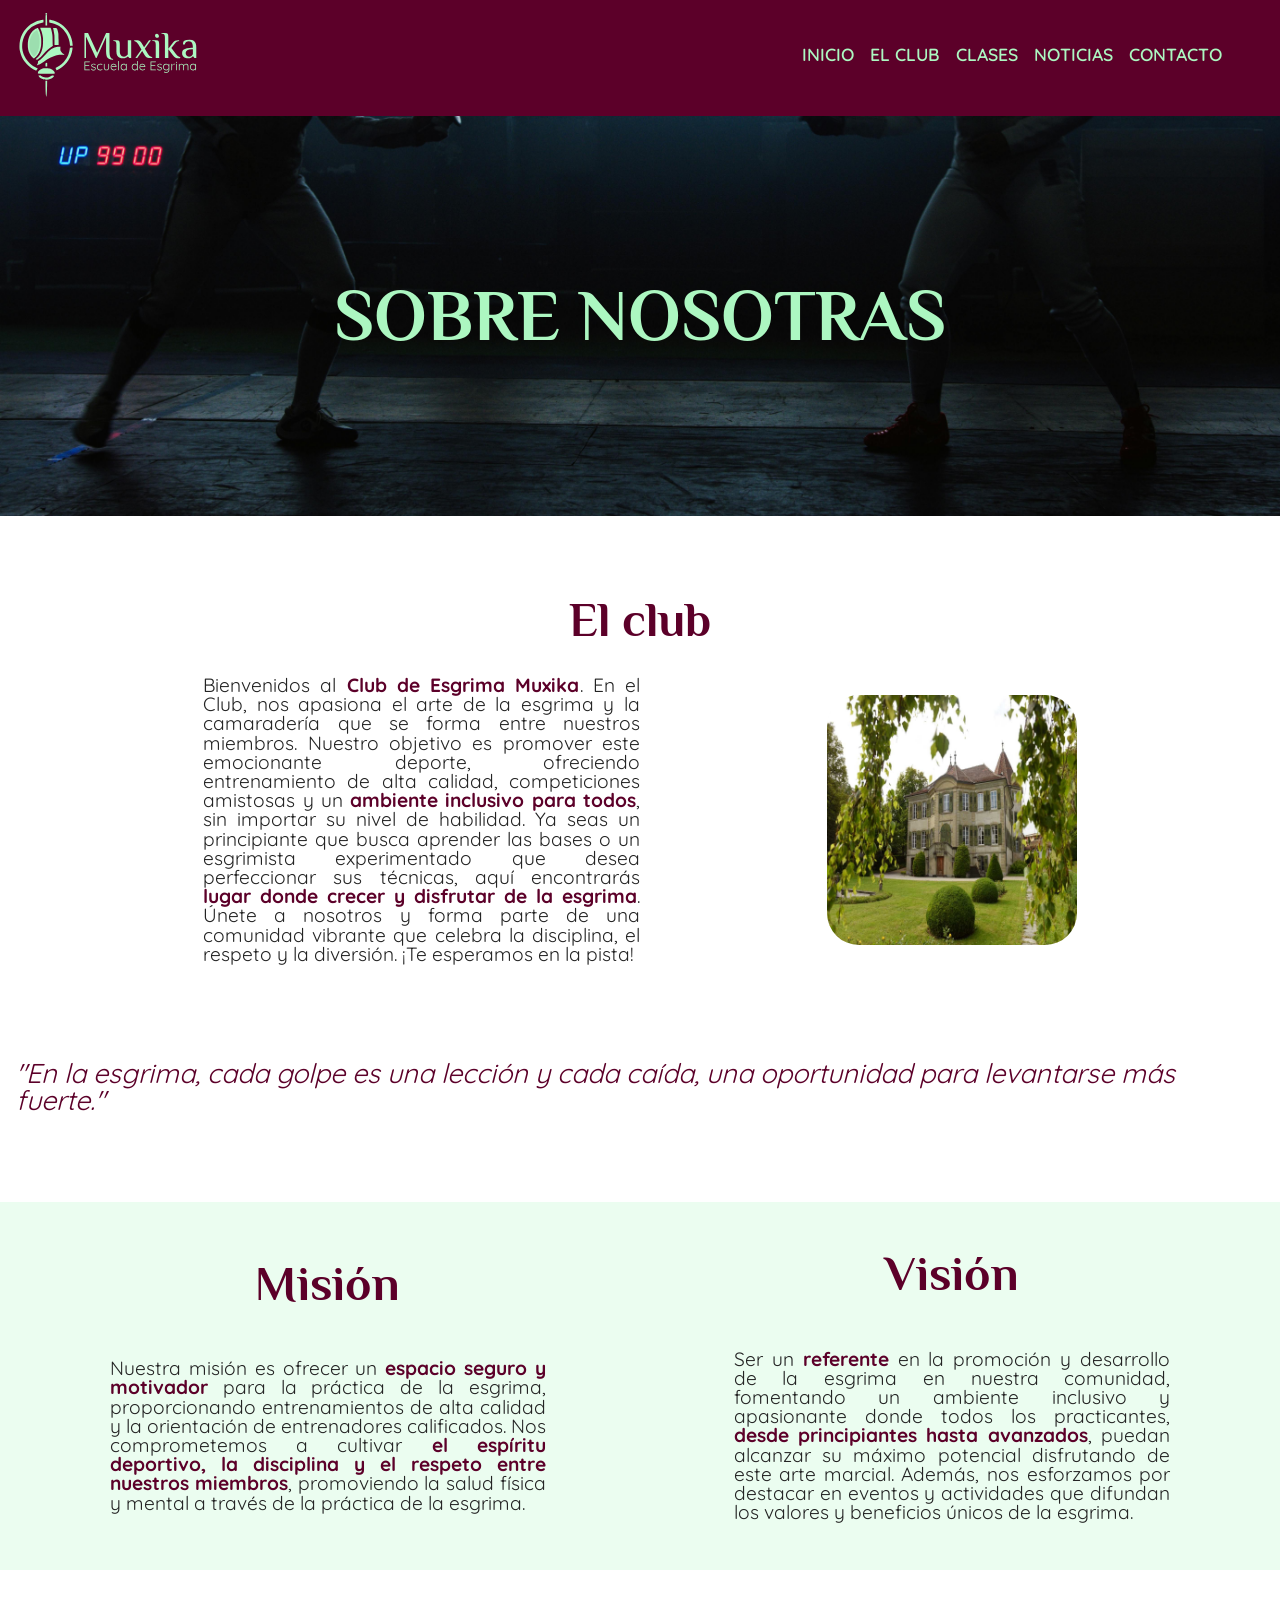
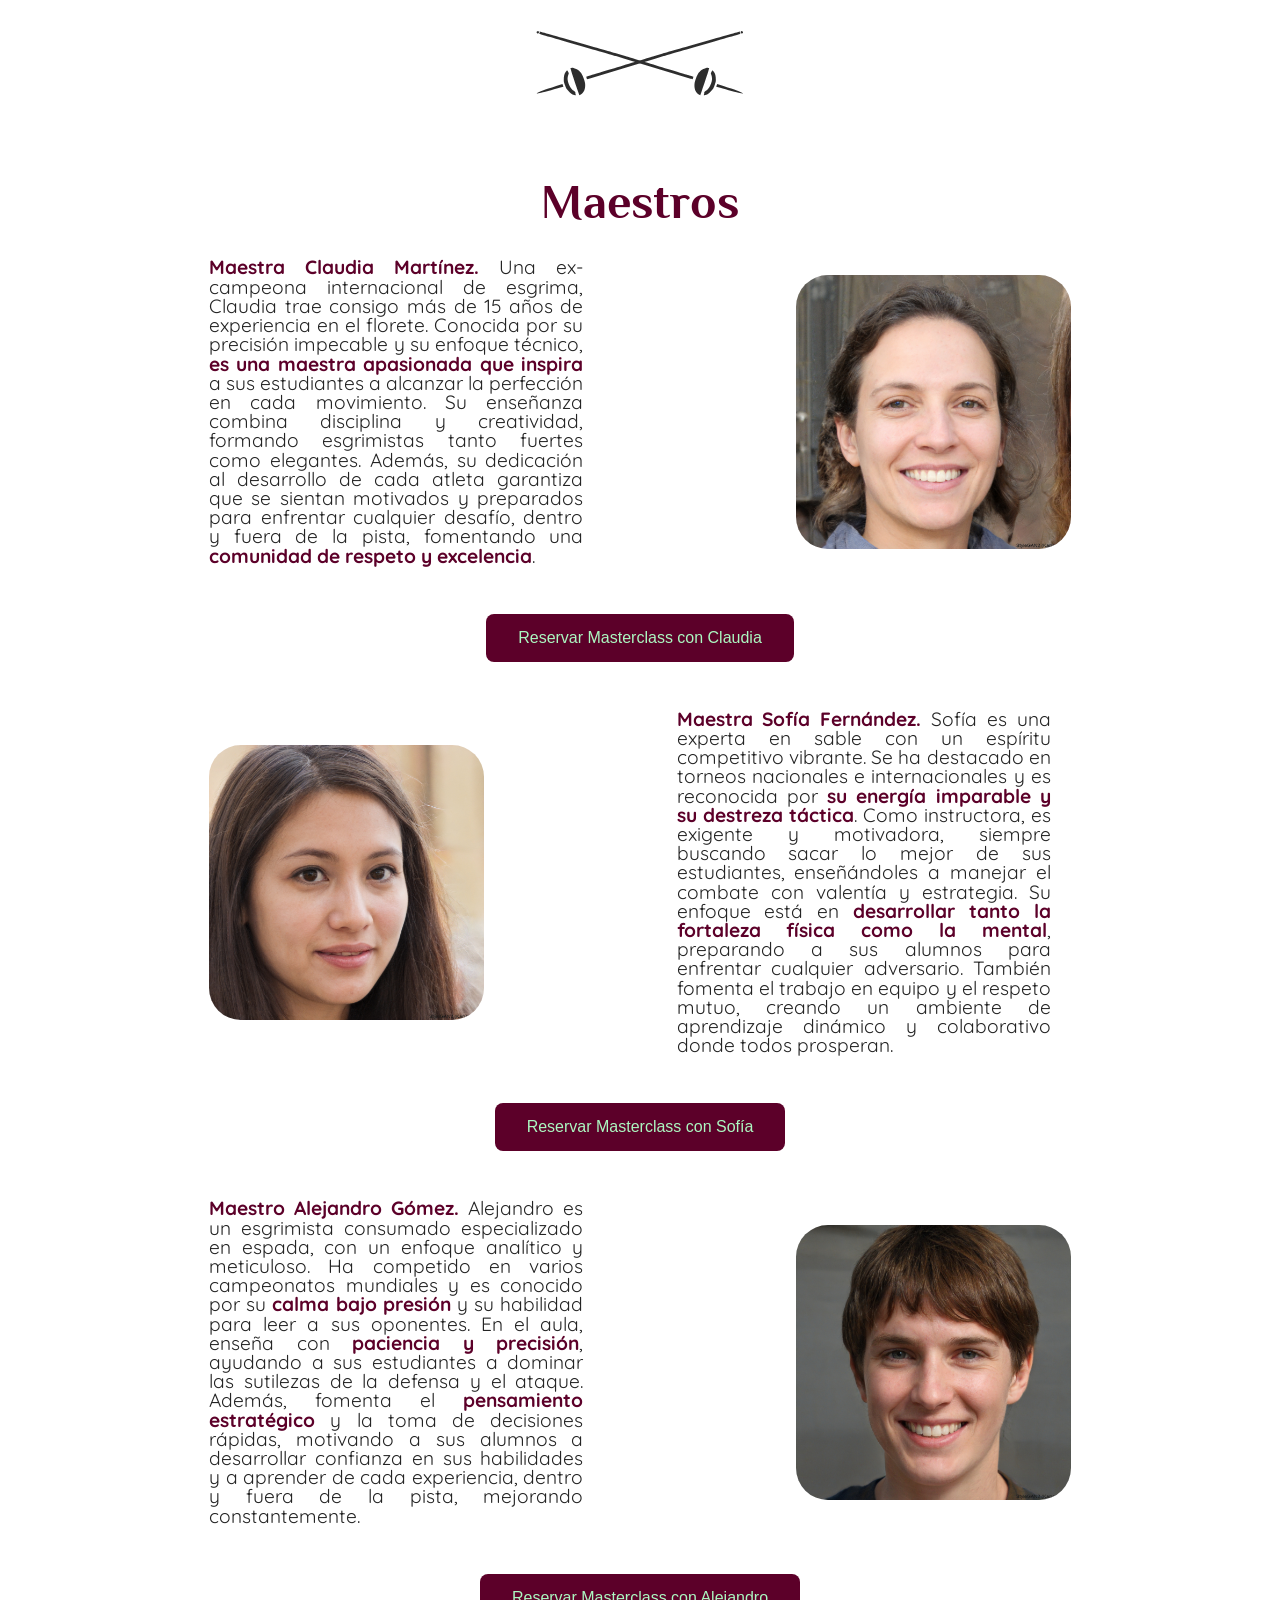
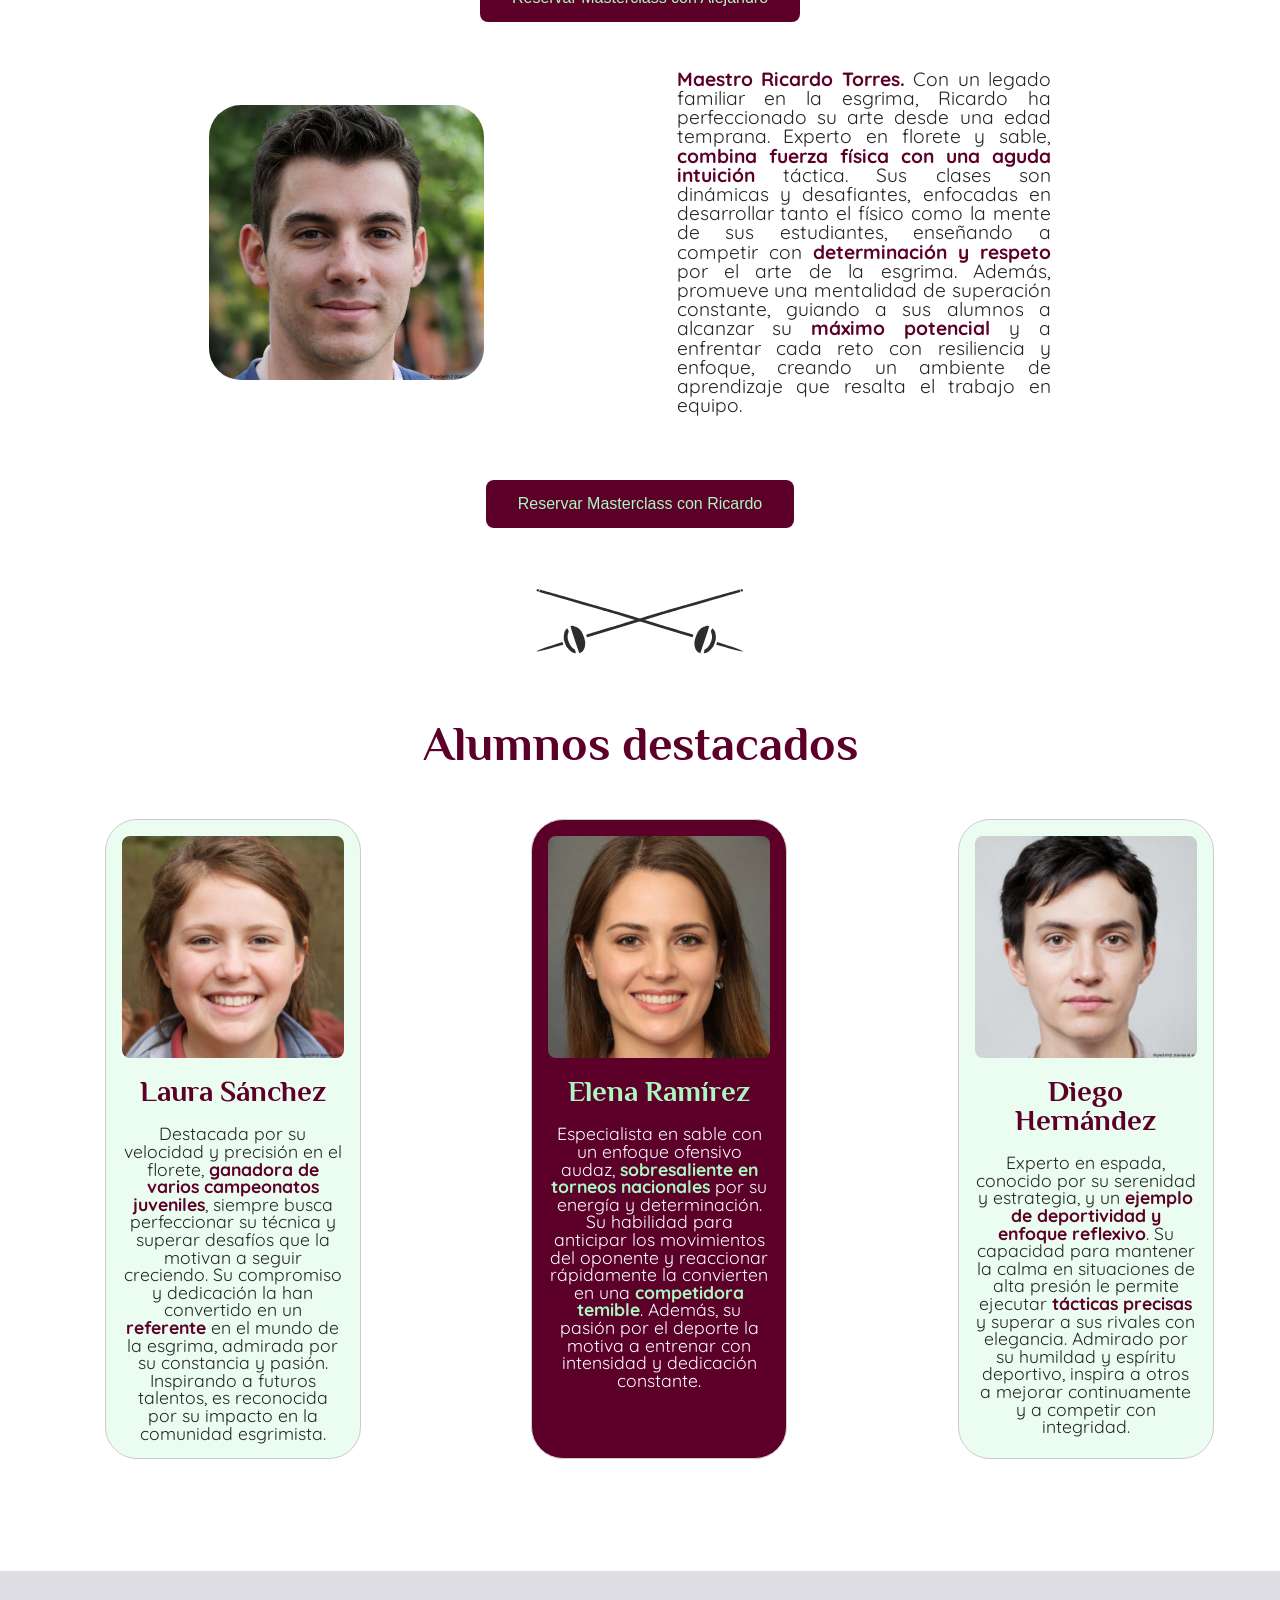
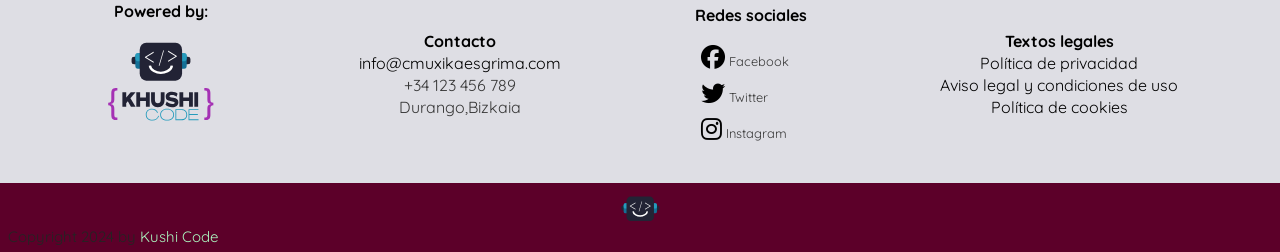
==== commit 6814599f: "ultimo push" ====
--- a/about.html
+++ b/about.html
@@ -37,8 +37,8 @@
         </ul>
       </nav>
     </header>
-
-    <main class="heroimg">
+<main class="main-about">
+    <div class="heroimg">
       <section class="contenedor-about">
         <!---modo REJILLA:--->
 
@@ -46,7 +46,7 @@
           <h1>SOBRE NOSOTRAS</h1>
         </div>
       </section>
-    </main>
+    </div>
 
     <article class="contenedor-about-2">
       <section class="bienvenidos">
@@ -247,6 +247,9 @@
         </div>
       </section>
     </article>
+  </main>
+   
+   
 
 <!---- footer  section-->  
 <footer>
@@ -298,5 +301,6 @@
     <p>Copyright 2024 by <a href="">Kushi Code</a></p>
   </div>
 <!---->
-  </body>
-</html>
+        
+    </body>
+    </html>
--- a/styles/style.css
+++ b/styles/style.css
@@ -335,6 +335,12 @@
 
 /* ---- BARRA SUPERIOR DE NAVEGACIÓN ---- */
 
+header {
+  position: sticky;
+  top: 0;
+  z-index: 1;
+}
+
 .navigator input,
 .nav1 {
   display: none;
@@ -518,10 +524,52 @@
   font-size:0.8rem;
 }
 
+.titulo-clases {
+  background: url(../img/clases/esgrima-clases-cabecera.jpg);
+  background-size:   cover;
+  background-position-y: 50%;
+  height: 22rem;
+  display: flex;
+  justify-content: center;
+  align-items: center;
+}
+
+.titulo-clases h1{
+  color: var(--celadon);
+  font-family: "Philosopher", "Gill Sans MT", Calibri, "Trebuchet MS", sans-serif;
+  font-size: 5rem;
+  font-weight: bold;
+  text-transform: uppercase;
+}
+
+.titulo-noticias {
+  background: url(../img/noticias/esgrima-cabecera-noticias.jpg);
+  background-size:   cover;
+  background-position-y: 50%;
+  height: 22rem;
+  display: flex;
+  justify-content: center;
+  align-items: center;
+
+  background-color: rgba(180, 104, 187, 0.5);
+  background-size: cover;
+  background-position: center;
+  background-blend-mode: screen;
+}
+
+.titulo-noticias h1{
+  color: var(--tyrian-purple);
+  font-family: "Philosopher", "Gill Sans MT", Calibri, "Trebuchet MS", sans-serif;
+  font-size: 5rem;
+  font-weight: bold;
+  text-transform: uppercase;
+}
+
 @media only screen and (max-width: 840px) {
   
 header {
-    position: relative;
+    position: sticky;
+    top: 0;
     flex-direction: column;
     align-items: center;
     justify-content: center;
@@ -550,14 +598,20 @@
   margin: 1rem;
   font-size: 2rem;
   border: 1px solid;
-  padding: 1rem;
-}
-
-.navigator li:active{
+  padding: 0;
+}
+
+.nav1 li a {
+  display: block; 
+  padding: 1rem; 
+  text-decoration: none; 
+  color: inherit; 
+}
+
+.nav1 li a:active, .nav1 li a:hover {
   background-color: var(--azul-claro);
   color: var(--violet-jtc);
 }
-
 
 .contenedor {
     display: flex;
--- a/styles/about.css
+++ b/styles/about.css
@@ -7,9 +7,13 @@
   justify-content: center;
   align-items: center;
 }
+main.main-about{
+  margin: 0;
+  padding: 0;
+}
 
 .titulo-about {
-  margin: 0 auto;
+
 }
 
 .titulo-about > h1 {
@@ -211,30 +215,6 @@
 	color: var(--tyrian-purple);
 
   }
-/*SEPARADOR*/
-
-.separador {
-  margin-top: 0rem;
-  position: relative;
-}
-
-.separador::before {
-  content: "";
-  display: block;
-  position: absolute;
-  top: -5.5rem;
-  left: 50%; 
-  transform: translateX(-50%); 
-  width: 150px; 
-  height: 100px; 
-
-  background-image: url("../img/espadas-separador.svg");
-  background-size: 150px 150px; 
-  background-repeat: no-repeat;
-
-  filter: invert(1) sepia(1) saturate(0) hue-rotate(0deg);
-}
-
 
 /*hover*/
 
@@ -270,8 +250,6 @@
   }
 
   .heroimg {
-    margin-top: -9rem;
-    height: 8rem; 
     background-position: center;
   }
 
@@ -347,7 +325,8 @@
   }
 }
 @media only screen and (min-width: 530px) and (max-width: 840px) {
-p{
+
+  p{
   font-size: 1rem;
 }
 .cards-container{
@@ -360,8 +339,6 @@
 
   .titulo-about > h1 {
     font-size: 2rem;
-line-height: 1.7rem;
-margin-top: 6rem;
   }
   .h3-about {
     font-size: 2.4rem;
@@ -369,7 +346,6 @@
     margin-bottom: 1rem;
   }
   .heroimg {
-    margin-top: -10rem;
     height: 15rem;
     background-position: center;
   }
@@ -390,7 +366,6 @@
     flex-direction: row;
     justify-content: space-around;
     padding-bottom: 2rem;
-    margin-bottom: -5rem;
   }
 
   .mision,
@@ -437,9 +412,8 @@
     margin-top: 8rem;
   }
 
-  .heroimg {
-    margin-top: -9rem;
-    height: 8rem; 
+  .heroimg { 
+    height: 10rem;
     background-position: center;
   }
 
@@ -513,10 +487,4 @@
   .cont-boton, .cont-boton-ult {
     margin-bottom: 2rem; 
   }
-
-  /*--cambio específico porque no se aplicaba el color al footer-bottom*/
-
-  .footer-bottom p {
-  color: white;
-}
 }
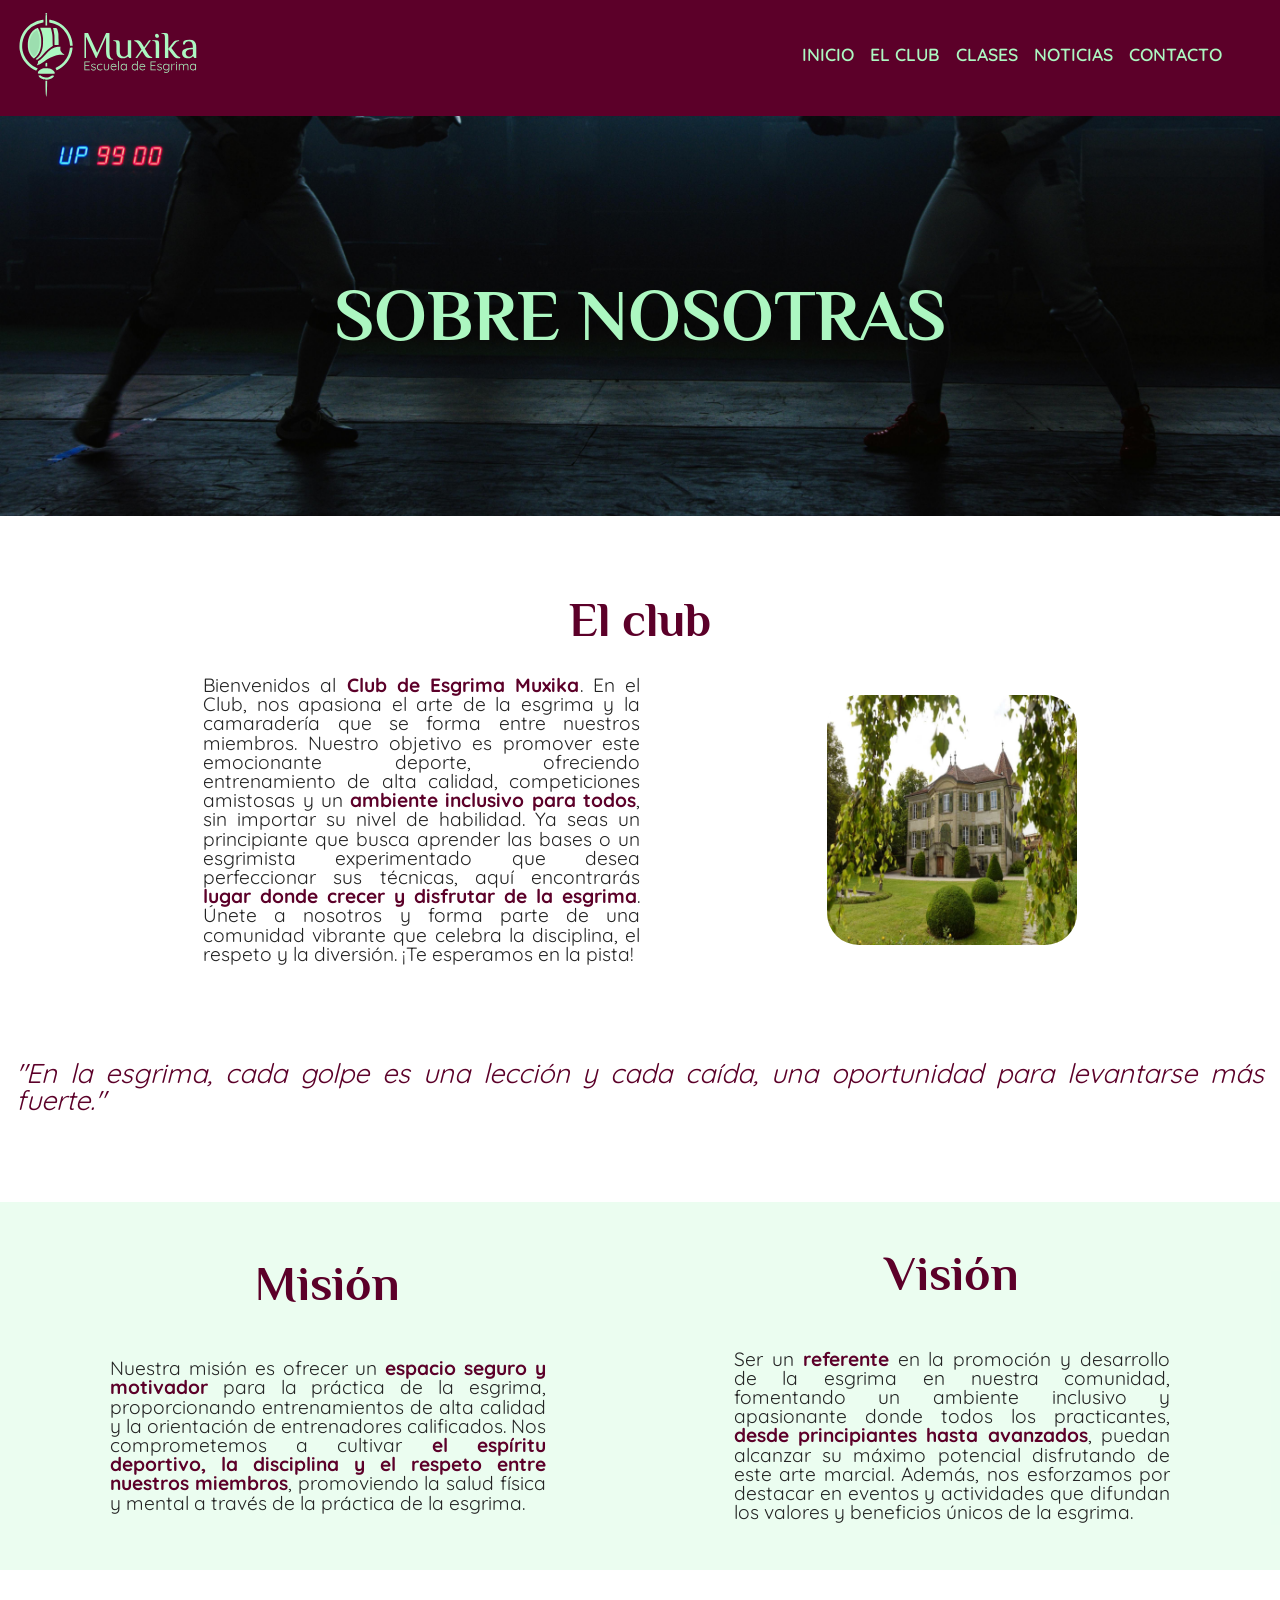
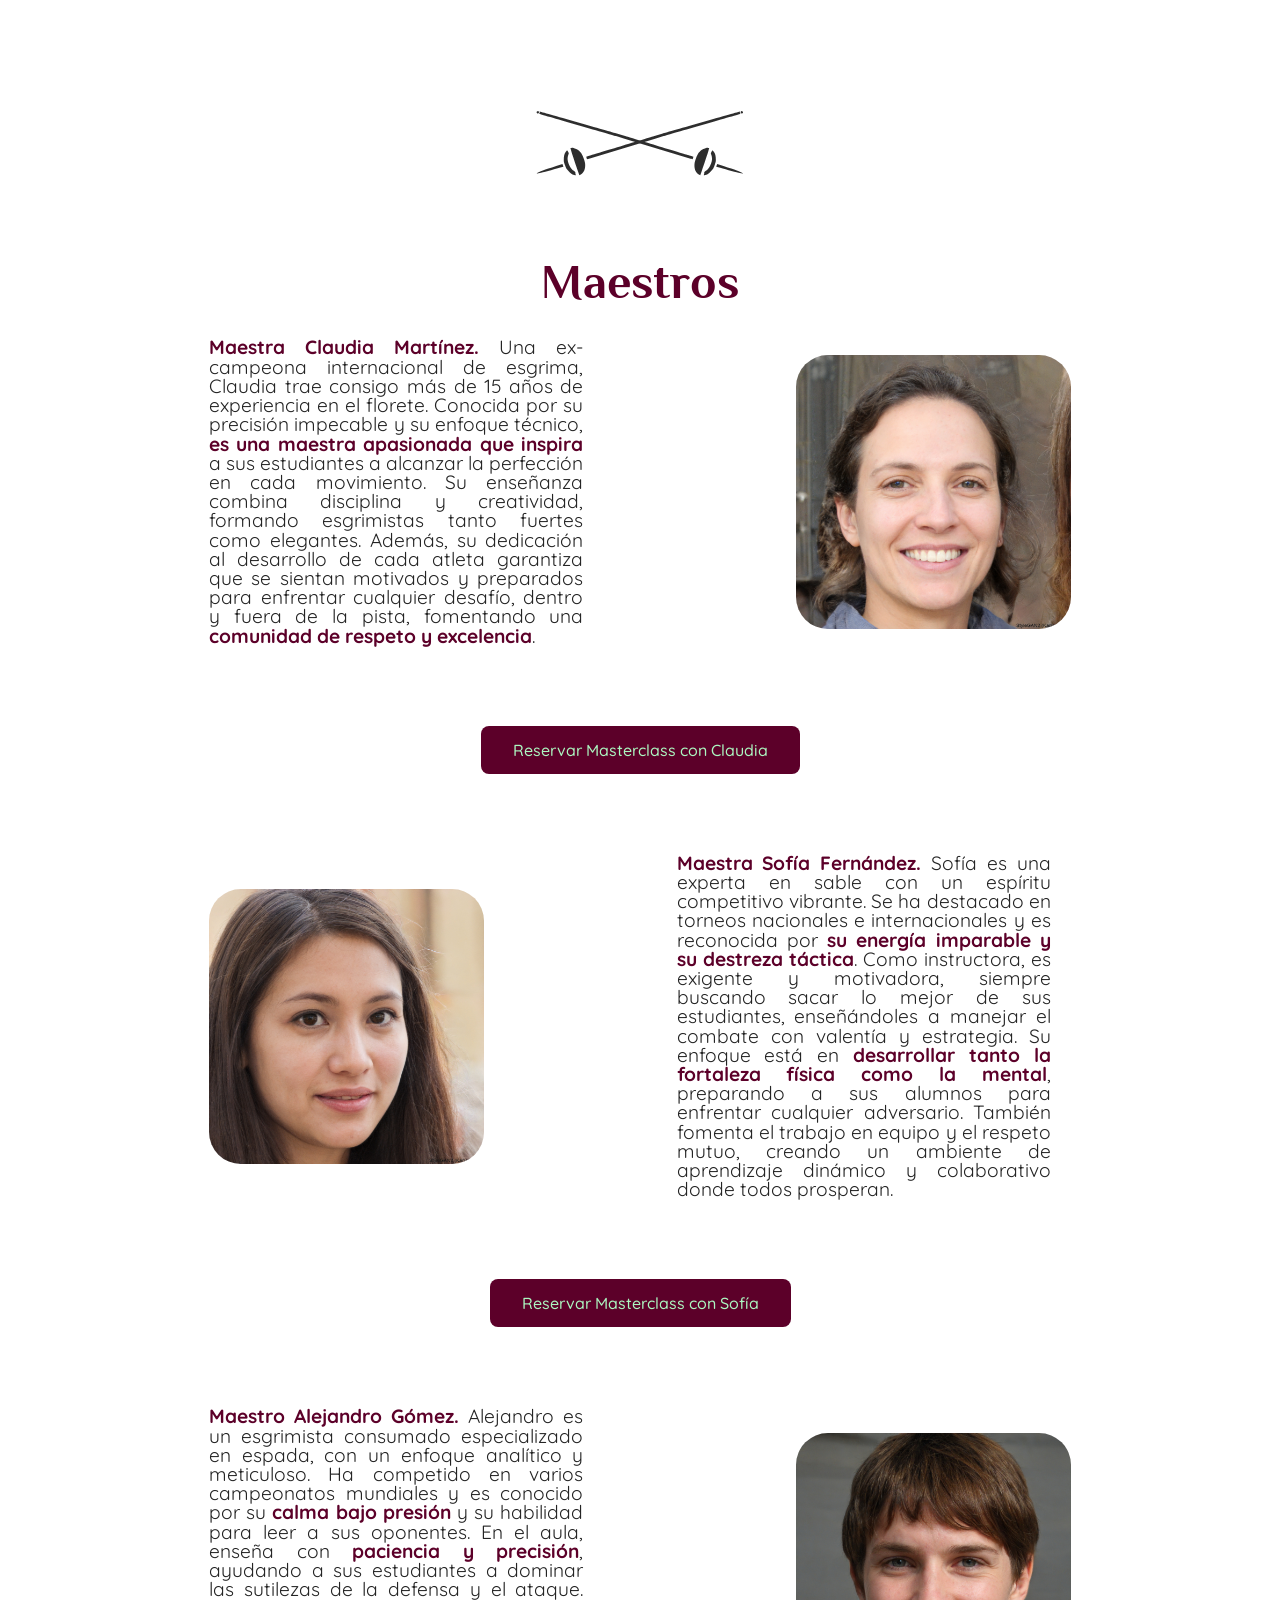
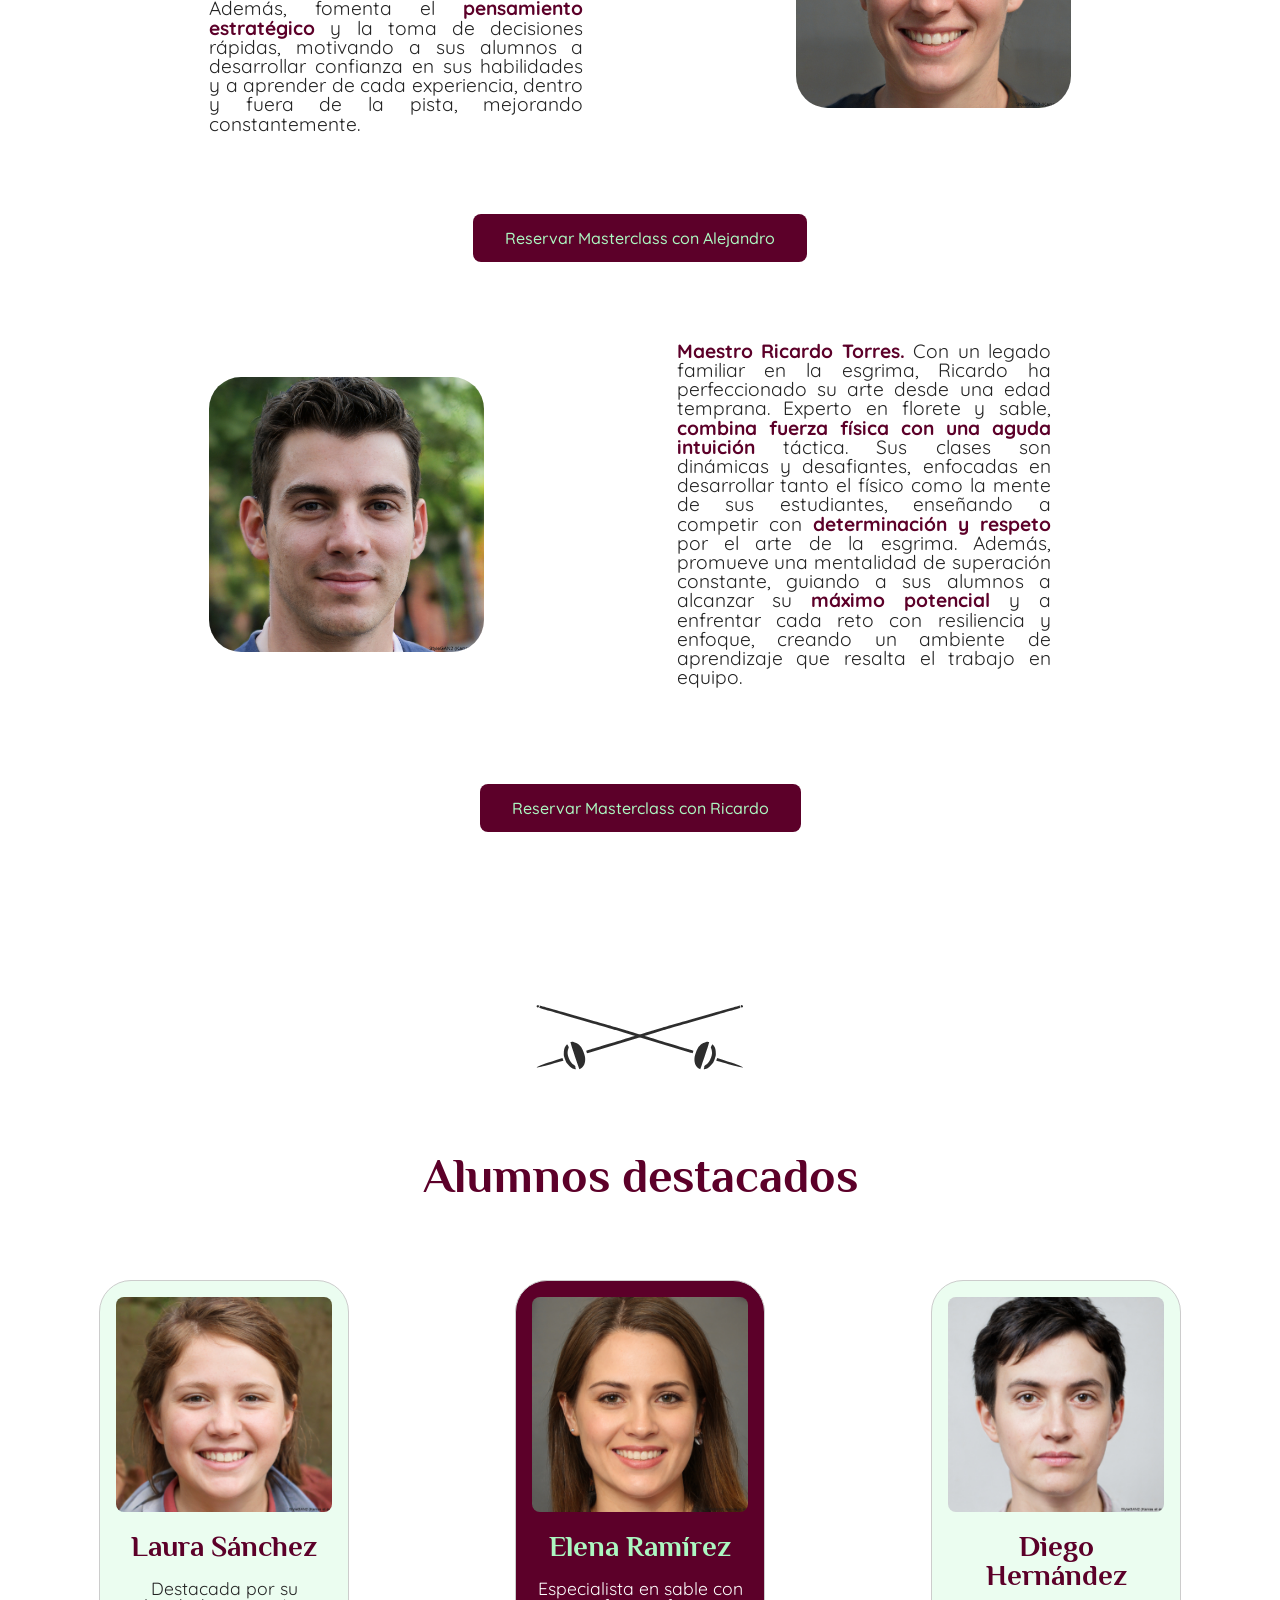
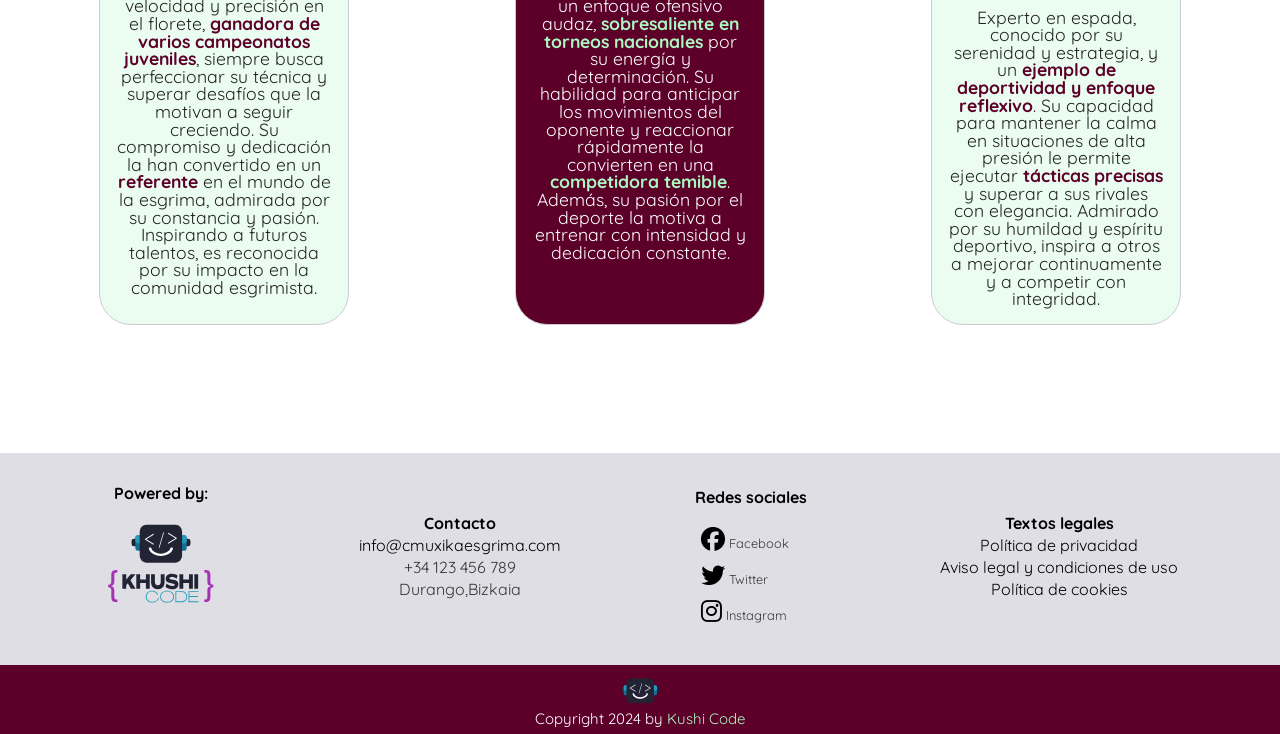
==== commit ee29c776: "arreglos desplazamientos en about y clases, arreglos de estilos y mediaqueries" ====
--- a/about.html
+++ b/about.html
@@ -1,43 +1,44 @@
 <!DOCTYPE html>
 <html lang="en">
-  <head>
-    <meta charset="UTF-8" />
-    <meta name="viewport" content="width=device-width, initial-scale=1.0" />
-    <title>Document</title>
-    <link rel="stylesheet" href="./styles/style.css" />
-    <link rel="stylesheet" href="./styles/about.css" />
-    <link rel="preconnect" href="https://fonts.googleapis.com" />
-    <link rel="preconnect" href="https://fonts.gstatic.com" crossorigin />
-    <link
-      href="https://fonts.googleapis.com/css2?family=Barlow:ital,wght@0,100;0,200;0,300;0,400;0,500;0,600;0,700;0,800;0,900;1,100;1,200;1,300;1,400;1,500;1,600;1,700;1,800;1,900&family=Chakra+Petch:ital,wght@0,300;0,400;0,500;0,600;0,700;1,300;1,400;1,500;1,600;1,700&family=Philosopher:ital,wght@0,400;0,700;1,400;1,700&family=Sixtyfour+Convergence&display=swap"
-      rel="stylesheet"
-    />
-    <link rel="preconnect" href="https://fonts.googleapis.com" />
-    <link rel="preconnect" href="https://fonts.gstatic.com" crossorigin />
-    <link
-      href="https://fonts.googleapis.com/css2?family=Barlow:ital,wght@0,100;0,200;0,300;0,400;0,500;0,600;0,700;0,800;0,900;1,100;1,200;1,300;1,400;1,500;1,600;1,700;1,800;1,900&family=Chakra+Petch:ital,wght@0,300;0,400;0,500;0,600;0,700;1,300;1,400;1,500;1,600;1,700&family=Philosopher:ital,wght@0,400;0,700;1,400;1,700&family=Quicksand:wght@300..700&family=Sixtyfour+Convergence&display=swap"
-      rel="stylesheet"
-    />
-    <link rel="stylesheet" href="https://cdnjs.cloudflare.com/ajax/libs/font-awesome/6.6.0/css/all.min.css" />
-  </head>
-  <body>
-    <!--HEADER-->
-    
-    <header>
-      <nav class="navigator">
-        <a href="index.html"><img src="img/muxika-esgrima-completo.svg" alt=""></a>
-        <input type="checkbox" id="menu">
-        <label for="menu"> ☰ </label>
-        <ul class="nav1">
-          <li><a href="index.html">Inicio</a></li>
-          <li><a href="about.html">El Club</a></li>
-          <li><a href="clases.html">Clases</a></li>
-          <li><a href="noticias.html">Noticias</a></li>
-          <li><a href="contact.html">Contacto</a></li>
-        </ul>
-      </nav>
-    </header>
-<main class="main-about">
+
+<head>
+  <meta charset="UTF-8" />
+  <meta name="viewport" content="width=device-width, initial-scale=1.0" />
+  <title>Document</title>
+  <link rel="stylesheet" href="./styles/style.css" />
+  <link rel="stylesheet" href="./styles/about.css" />
+  <link rel="preconnect" href="https://fonts.googleapis.com" />
+  <link rel="preconnect" href="https://fonts.gstatic.com" crossorigin />
+  <link
+    href="https://fonts.googleapis.com/css2?family=Barlow:ital,wght@0,100;0,200;0,300;0,400;0,500;0,600;0,700;0,800;0,900;1,100;1,200;1,300;1,400;1,500;1,600;1,700;1,800;1,900&family=Chakra+Petch:ital,wght@0,300;0,400;0,500;0,600;0,700;1,300;1,400;1,500;1,600;1,700&family=Philosopher:ital,wght@0,400;0,700;1,400;1,700&family=Sixtyfour+Convergence&display=swap"
+    rel="stylesheet" />
+  <link rel="preconnect" href="https://fonts.googleapis.com" />
+  <link rel="preconnect" href="https://fonts.gstatic.com" crossorigin />
+  <link
+    href="https://fonts.googleapis.com/css2?family=Barlow:ital,wght@0,100;0,200;0,300;0,400;0,500;0,600;0,700;0,800;0,900;1,100;1,200;1,300;1,400;1,500;1,600;1,700;1,800;1,900&family=Chakra+Petch:ital,wght@0,300;0,400;0,500;0,600;0,700;1,300;1,400;1,500;1,600;1,700&family=Philosopher:ital,wght@0,400;0,700;1,400;1,700&family=Quicksand:wght@300..700&family=Sixtyfour+Convergence&display=swap"
+    rel="stylesheet" />
+  <link rel="stylesheet" href="https://cdnjs.cloudflare.com/ajax/libs/font-awesome/6.6.0/css/all.min.css" />
+</head>
+
+<body>
+  <!--HEADER-->
+
+  <header>
+    <nav class="navigator">
+      <a href="index.html"><img src="img/muxika-esgrima-completo.svg" alt=""></a>
+      <input type="checkbox" id="menu">
+      <label for="menu"> ☰ </label>
+      <ul class="nav1">
+        <li><a href="index.html">Inicio</a></li>
+        <li><a href="about.html">El Club</a></li>
+        <li><a href="clases.html">Clases</a></li>
+        <li><a href="noticias.html">Noticias</a></li>
+        <li><a href="contact.html">Contacto</a></li>
+      </ul>
+    </nav>
+  </header>
+
+  <main class="main-about">
     <div class="heroimg">
       <section class="contenedor-about">
         <!---modo REJILLA:--->
@@ -49,6 +50,7 @@
     </div>
 
     <article class="contenedor-about-2">
+
       <section class="bienvenidos">
         <h3 class="h3-about">El club</h3>
         <div class="contenedor-p-img">
@@ -64,23 +66,16 @@
             nosotros y forma parte de una comunidad vibrante que celebra la
             disciplina, el respeto y la diversión. ¡Te esperamos en la pista!
           </p>
-          <img
-            src="/img/about/CAS+Arbitrator.jpg"
-            alt="centro de esgrima"
-            class="cont-img"
-          />
+          <img src="/img/about/CAS+Arbitrator.jpg" alt="centro de esgrima" class="cont-img" />
         </div>
         <div class="cont-q">
-          <q class="quote"
-            ><em
-              >"En la esgrima, cada golpe es una lección y cada caída, una
-              oportunidad para levantarse más fuerte."</em
-            ></q
-          >
+          <q class="quote"><em>"En la esgrima, cada golpe es una lección y cada caída, una
+              oportunidad para levantarse más fuerte."</em></q>
         </div>
       </section>
 
       <section class="mision-vision">
+
         <div class="mision">
           <h3 class="h3-about">Misión</h3><br>
           <p>
@@ -105,7 +100,9 @@
             esgrima.
           </p>
         </div>
-      </section>
+        
+      </section>
+      
       <section class="separador">
         <h3 class="h3-about">Maestros</h3>
         <div class="maestro">
@@ -122,36 +119,30 @@
               para enfrentar cualquier desafío, dentro y fuera de la pista,
               fomentando una <strong>comunidad de respeto y excelencia</strong>.
             </p>
-            <img
-              src="/img/about/thispersondoesnotexist-2.jpeg"
-              alt="Maestra Claudia"
-            />
-          </div>
-        </div>
-        <div class="cont-boton"><button class="button" onclick="location.href='contact.html'" type="button">Reservar Masterclass con Claudia</button> </div>
-
-        <div class="maestro">
-          <div class="contenido">
-            <img
-              src="/img/about/thispersondoesnotexist-15(1).jpeg"
-              alt="Maestra Sofía"
-            />
+            <img src="/img/about/thispersondoesnotexist-2.jpeg" alt="Maestra Claudia" />
+          </div>
+        </div>
+        <div class="cont-boton"><a href="contact.html" class="button">Reservar Masterclass con Claudia</a> </div>
+
+        <div class="maestro">
+          <div class="contenido">
+            <img src="/img/about/thispersondoesnotexist-15(1).jpeg" alt="Maestra Sofía" />
             <p>
               <strong>Maestra Sofía Fernández.</strong> Sofía es una experta en
               sable con un espíritu competitivo vibrante. Se ha destacado en
               torneos nacionales e internacionales y es reconocida por <strong>su
-              energía imparable y su destreza táctica</strong>. Como instructora, es
+                energía imparable y su destreza táctica</strong>. Como instructora, es
               exigente y motivadora, siempre buscando sacar lo mejor de sus
               estudiantes, enseñándoles a manejar el combate con valentía y
               estrategia. Su enfoque está en <strong>desarrollar tanto la fortaleza
-              física como la mental</strong>, preparando a sus alumnos para enfrentar
+                física como la mental</strong>, preparando a sus alumnos para enfrentar
               cualquier adversario. También fomenta el trabajo en equipo y el
               respeto mutuo, creando un ambiente de aprendizaje dinámico y
               colaborativo donde todos prosperan.
             </p>
           </div>
         </div>
-        <div class="cont-boton"><button class="button" onclick="location.href='contact.html'" type="button">Reservar Masterclass con Sofía</button> </div>
+        <div class="cont-boton"><a href="contact.html" class="button">Reservar Masterclass con Sofía</a> </div>
         <div class="maestro">
           <div class="contenido">
             <p>
@@ -166,24 +157,18 @@
               desarrollar confianza en sus habilidades y a aprender de cada
               experiencia, dentro y fuera de la pista, mejorando constantemente.
             </p>
-            <img
-              src="/img/about/thispersondoesnotexist-15.jpeg"
-              alt="Maestro Alejandro"
-            />
-          </div>
-        </div>
-        <div class="cont-boton"><button class="button" onclick="location.href='contact.html'" type="button">Reservar Masterclass con Alejandro</button> </div>
-        <div class="maestro">
-          <div class="contenido">
-            <img
-              src="/img/about/thispersondoesnotexist-8.jpeg"
-              alt="Maestro Ricardo"
-            />
+            <img src="/img/about/thispersondoesnotexist-15.jpeg" alt="Maestro Alejandro" />
+          </div>
+        </div>
+        <div class="cont-boton"><a href="contact.html" class="button">Reservar Masterclass con Alejandro</a> </div>
+        <div class="maestro">
+          <div class="contenido">
+            <img src="/img/about/thispersondoesnotexist-8.jpeg" alt="Maestro Ricardo" />
             <p>
               <strong>Maestro Ricardo Torres.</strong> Con un legado familiar en
               la esgrima, Ricardo ha perfeccionado su arte desde una edad
               temprana. Experto en florete y sable, <strong>combina fuerza física con
-              una aguda intuición </strong>táctica. Sus clases son dinámicas y
+                una aguda intuición </strong>táctica. Sus clases son dinámicas y
               desafiantes, enfocadas en desarrollar tanto el físico como la
               mente de sus estudiantes, enseñando a competir con <strong>determinación y
                 respeto</strong> por el arte de la esgrima. Además, promueve una mentalidad
@@ -195,112 +180,106 @@
           </div>
         </div>
       </section>
-      <div class="cont-boton-ult"><button class="button" onclick="location.href='contact.html'" type="button">Reservar Masterclass con Ricardo</button> </div>
-      <h3 class="h3-about-alumnos separador">Alumnos destacados</h3>
-      <section class="cards-container-alumnos">
-        <div class="card-alumnos">
-          <img
-            src="/img/about/thispersondoesnotexist-9.jpeg"
-            alt="Alumna Laura"
-          />
-          <h3>Laura Sánchez</h3>
-          <br />
-          <p>
-            Destacada por su velocidad y precisión en el florete, <strong>ganadora de
-            varios campeonatos juveniles</strong>, siempre busca perfeccionar su técnica
-            y superar desafíos que la motivan a seguir creciendo. Su compromiso
-            y dedicación la han convertido en un <strong>referente</strong> en el mundo de la
-            esgrima, admirada por su constancia y pasión. Inspirando a futuros
-            talentos, es reconocida por su impacto en la comunidad esgrimista.
-          </p>
-        </div>
-        <div class="card-alumnos-invertida">
-          <img
-            src="/img/about/thispersondoesnotexist-7.jpeg"
-            alt="Alumna Elena"
-          />
-          <h3>Elena Ramírez</h3>
-          <br />
-          <p class="invertido">
-            Especialista en sable con un enfoque ofensivo audaz, <strong>sobresaliente
-              en torneos nacionales </strong> por su energía y determinación. Su habilidad
-            para anticipar los movimientos del oponente y reaccionar rápidamente
-            la convierten en una <strong>competidora temible</strong>. Además, su pasión por el
-            deporte la motiva a entrenar con intensidad y dedicación constante.
-          </p>
-        </div>
-        <div class="card-alumnos">
-          <img
-            src="./img/about/thispersondoesnotexist-5.jpeg"
-            alt="Alumno Diego"
-          />
-          <h3>Diego Hernández</h3>
-          <br />
-          <p>
-            Experto en espada, conocido por su serenidad y estrategia, y un
-            <strong>ejemplo de deportividad y enfoque reflexivo</strong>. Su capacidad para
-            mantener la calma en situaciones de alta presión le permite ejecutar
-            <strong>tácticas precisas</strong> y superar a sus rivales con elegancia. Admirado
-            por su humildad y espíritu deportivo, inspira a otros a mejorar
-            continuamente y a competir con integridad.
-          </p>
+      <div class="cont-boton-ult"> <a href="contact.html" class="button">Reservar Masterclass con Ricardo</a></div>
+      <section class="separador">
+        <h3 class="h3-about-alumnos">Alumnos destacados</h3>
+        <div class="cards-container-alumnos">
+          <div class="card-alumnos">
+            <img src="/img/about/thispersondoesnotexist-9.jpeg" alt="Alumna Laura" />
+            <h3>Laura Sánchez</h3>
+            <br />
+            <p>
+              Destacada por su velocidad y precisión en el florete, <strong>ganadora de
+                varios campeonatos juveniles</strong>, siempre busca perfeccionar su técnica
+              y superar desafíos que la motivan a seguir creciendo. Su compromiso
+              y dedicación la han convertido en un <strong>referente</strong> en el mundo de la
+              esgrima, admirada por su constancia y pasión. Inspirando a futuros
+              talentos, es reconocida por su impacto en la comunidad esgrimista.
+            </p>
+          </div>
+          <div class="card-alumnos-invertida">
+            <img src="/img/about/thispersondoesnotexist-7.jpeg" alt="Alumna Elena" />
+            <h3>Elena Ramírez</h3>
+            <br />
+            <p class="invertido">
+              Especialista en sable con un enfoque ofensivo audaz, <strong>sobresaliente
+                en torneos nacionales </strong> por su energía y determinación. Su habilidad
+              para anticipar los movimientos del oponente y reaccionar rápidamente
+              la convierten en una <strong>competidora temible</strong>. Además, su pasión por el
+              deporte la motiva a entrenar con intensidad y dedicación constante.
+            </p>
+          </div>
+          <div class="card-alumnos">
+            <img src="./img/about/thispersondoesnotexist-5.jpeg" alt="Alumno Diego" />
+            <h3>Diego Hernández</h3>
+            <br />
+            <p>
+              Experto en espada, conocido por su serenidad y estrategia, y un
+              <strong>ejemplo de deportividad y enfoque reflexivo</strong>. Su capacidad para
+              mantener la calma en situaciones de alta presión le permite ejecutar
+              <strong>tácticas precisas</strong> y superar a sus rivales con elegancia. Admirado
+              por su humildad y espíritu deportivo, inspira a otros a mejorar
+              continuamente y a competir con integridad.
+            </p>
+          </div>
         </div>
       </section>
     </article>
   </main>
-   
-   
-
-<!---- footer  section-->  
-<footer>
-   
-  <div class="footer-content">
-
-        <div class="footer-section">
-          <h5>Powered by:</h5>
-          <a href=""><img src="img/khushi-code-vectorizado-trayectos.svg" alt="" width="130px" /></a>
-        </div>
-
-       <div class="footer-section">
-          <h5>Contacto</h5>
-            <ul>
-              <li><a href="">info@cmuxikaesgrima.com</a></li>
-              <li>+34 123 456 789</li>
-              <li>Durango,Bizkaia</li>
-            </ul>
-        </div>
-
-        <div class="footer-section">
-          <h5>Redes sociales</h5>
-          <br/>
-            <ul class="redessociales">
-             <li><a href="https://www.facebook.com/" target="_blank"><i class="fa-brands fa-facebook"></i></a><span class="textoRedes"> Facebook</span></li>
-             <li><a href="https://www.twitter.com/" target="_blank"><i class="fa-brands fa-twitter"></i></a><span class="textoRedes"> Twitter</span></li>
-            <li><a href="https://www.instagram.com/" target="_blank"><i class="fa-brands fa-instagram"></i></a><span class="textoRedes"> Instagram</span></li>
-            </ul>
-        </div>
-
-        <div class="footer-section"> 
-            <ul>
-              <h5>Textos legales</h5>
-              <li><a href="rgpd.html">Política de privacidad</a></li>
-              <li><a href="aviso-legal.html">Aviso legal y condiciones de uso</a></li>
-              <li><a href="cookies.html">Política de cookies</a></li>
-            </ul>
-        </div> 
-
-      </div>
-
-</footer>
-<!--FIN footer  section------->
-
-<!--zona de copyright--------->
+
+  <!---- footer  section-->
+  <footer>
+    <div class="footer-content">
+
+      <div class="footer-section">
+        <h5>Powered by:</h5>
+        <a href=""><img src="img/khushi-code-vectorizado-trayectos.svg" alt="" width="130px" /></a>
+      </div>
+
+      <div class="footer-section">
+        <h5>Contacto</h5>
+        <ul>
+          <li><a href="">info@cmuxikaesgrima.com</a></li>
+          <li>+34 123 456 789</li>
+          <li>Durango,Bizkaia</li>
+        </ul>
+      </div>
+
+      <div class="footer-section">
+        <h5>Redes sociales</h5>
+        <br />
+        <ul class="redessociales">
+          <li><a href="https://www.facebook.com/" target="_blank"><i class="fa-brands fa-facebook"></i></a><span
+              class="textoRedes"> Facebook</span></li>
+          <li><a href="https://www.twitter.com/" target="_blank"><i class="fa-brands fa-twitter"></i></a><span
+              class="textoRedes"> Twitter</span></li>
+          <li><a href="https://www.instagram.com/" target="_blank"><i class="fa-brands fa-instagram"></i></a><span
+              class="textoRedes"> Instagram</span></li>
+        </ul>
+      </div>
+
+      <div class="footer-section">
+        <ul>
+          <h5>Textos legales</h5>
+          <li><a href="rgpd.html">Política de privacidad</a></li>
+          <li><a href="aviso-legal.html">Aviso legal y condiciones de uso</a></li>
+          <li><a href="cookies.html">Política de cookies</a></li>
+        </ul>
+      </div>
+
+    </div>
+
+  </footer>
+  <!--FIN footer  section------->
+
+  <!--zona de copyright--------->
 
   <div class="footer-bottom">
     <a href=""><img src="img/khushi-code-imagotipo.svg" alt="logo kushi code" width="45px" /></a>
     <p>Copyright 2024 by <a href="">Kushi Code</a></p>
   </div>
-<!---->
-        
-    </body>
-    </html>+  <!---->
+
+</body>
+
+</html>
--- a/styles/style.css
+++ b/styles/style.css
@@ -142,7 +142,7 @@
 
 /* --cambiar fuente:*/
 h1 {
-  color: var(--celadon);
+  color: var(--celadon); 
   font-family: "Philosopher", "Gill Sans MT", Calibri, "Trebuchet MS",
     sans-serif;
   font-size: 2.3rem;
@@ -294,20 +294,13 @@
     color: var(--tyrian-purple);
     }
   
-      
-      
-    
- 
-
-
-
-
 .button {
 	background-color: var(--tyrian-purple); /* Green */
 	border: none;
 	border-radius: 0.5rem;
 	color: var(--celadon);
-	padding: 15px 32px;
+  margin: 2rem;
+	padding: 1rem 2rem;
 	text-align: center;
 	text-decoration: none;
 	display: inline-block;
@@ -322,6 +315,26 @@
 	background-color: var(--celadon);
 	color: var(--tyrian-purple);
   }
+
+  .button-invertido {
+    background-color: var(--celadon);
+    color: var(--tyrian-purple);
+    border: 0.1rem solid var(--celadon);
+    border-radius: 0.5rem;
+    padding: 1rem 2rem;
+    margin: 2rem;
+    text-align: center;
+    text-decoration: none;
+    display: inline-block;
+    font-size: 1rem;
+    font-weight: 500;
+    cursor: pointer;
+    transition-duration: 0.1s;
+  }
+  .button-invertido:hover {
+    background-color: var(--tyrian-purple);
+    color: var(--celadon);
+  }     
 
 
 
@@ -413,7 +426,7 @@
 /* Separador */
 
 .separador{
-    margin-top: 10rem;
+    margin-top: 15rem;
     position: relative;
 }
 
@@ -499,18 +512,20 @@
   position: absolute; 
   bottom: 0; 
   left: 0; 
-  
-}
-
-.footer-bottom{
+ }
+
+.footer-bottom {
    text-align: center;
    padding: 0.5rem;
     background-color: var(--tyrian-purple);
    color: white;
    font-size: 15px;
-  
-}
-
+  }
+
+.footer-bottom > p {
+  text-align: center;
+  margin: 0 auto;
+}
 
 
 .redessociales{
@@ -580,13 +595,14 @@
   .navigator {
       display: flex;
       flex-direction: column;
-      padding-right: 2rem;
       color: var(--celadon);
-      padding-left: 3rem;
       line-height: 0.5;
-      padding-top: 0rem;
       text-align: center;
   }
+
+ul.nav1  {
+  background-color: var(--bittersweet);
+}
 
 .navigator img{
   height: 80px;
--- a/styles/about.css
+++ b/styles/about.css
@@ -12,31 +12,27 @@
   padding: 0;
 }
 
-.titulo-about {
-
-}
-
 .titulo-about > h1 {
   font-size: 4.5rem;
 
 }
-p{
-  color: rgb(36, 36, 36);
-  text-align: justify;
-}
+
 strong{
   color: var(--tyrian-purple);
 }
 .invertido strong{
   color: var(--celadon);
 }
+
 h2, h3 {
   color:var(--tyrian-purple);
 }
+
 .contenedor-about-2 {
   background-color: white;
   min-height: 50rem;
-  color: var(--bittersweet);
+  color: rgb(36, 36, 36);
+  text-align: justify;
 }
 
 .h3-about {
@@ -54,6 +50,7 @@
   text-align: center;
   margin-bottom: 0.2rem;
 }
+
 .contenedor-p-img {
   width: 100%;
   display: flex;
@@ -64,6 +61,7 @@
 
 .cont-texto {
   width: 35%;
+  margin: 0;
 }
 
 .cont-img {
@@ -91,7 +89,9 @@
   margin-top: 2.5rem;
   margin-bottom: 5rem;
   padding-bottom: 3rem;
-  background-color: #acf7c13f;
+  background-color: var(--backtrans);
+  color: rgb(36, 36, 36);
+  text-align: justify;
 }
 
 .mision {
@@ -115,6 +115,8 @@
   justify-content: space-evenly;
   align-items: center; 
   margin-bottom: 3rem;
+  color: rgb(36, 36, 36);
+  text-align: justify;
 }
 
 .contenido p {
@@ -136,8 +138,7 @@
   flex-direction: row;
   justify-content: space-around;
   flex-wrap: wrap;
-  padding: 1.2rem;
-  padding-bottom: 5rem;
+  margin: 5rem 0;
   width: 100%;
 }
 .card-alumnos {
@@ -146,7 +147,7 @@
   width: 20%;
   padding: 1rem;
   text-align: center;
-  background-color: #acf7c13f;
+  background-color: var(--backtrans);
   box-sizing: border-box;
 }
 
